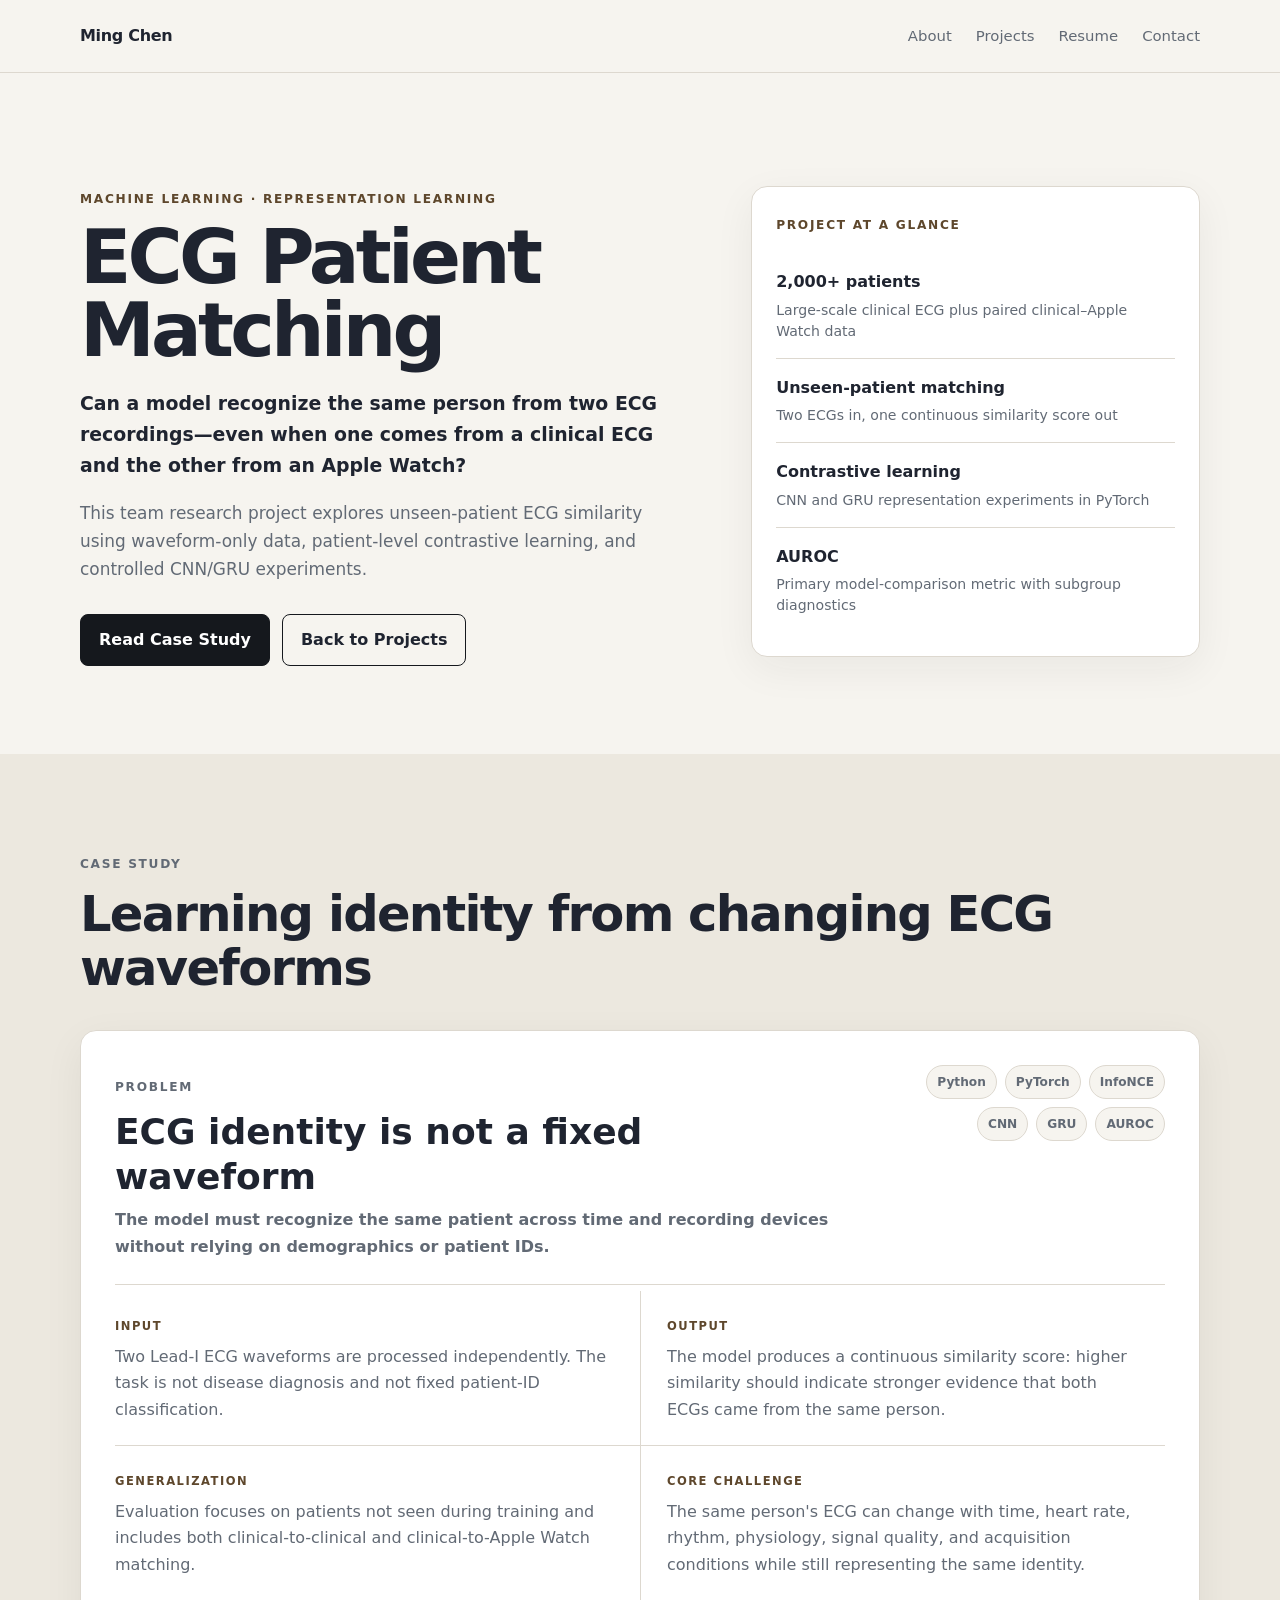
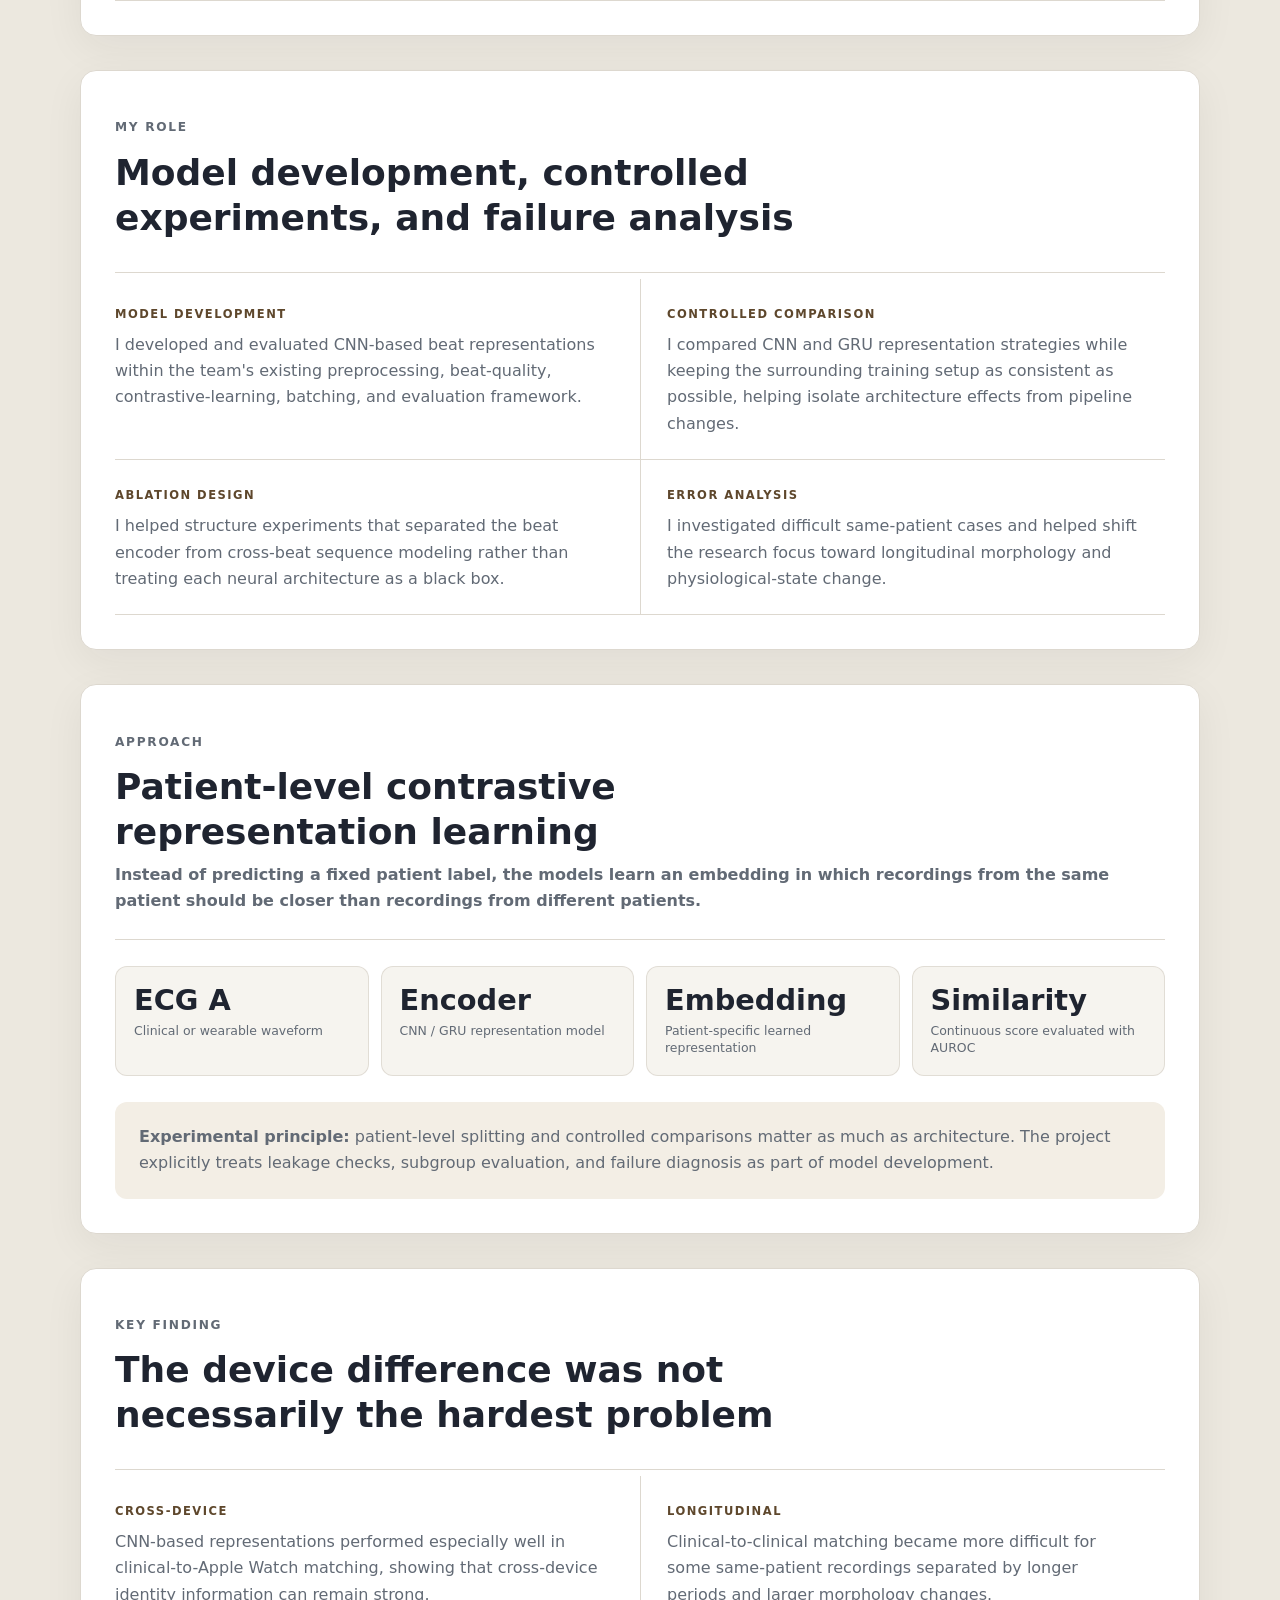
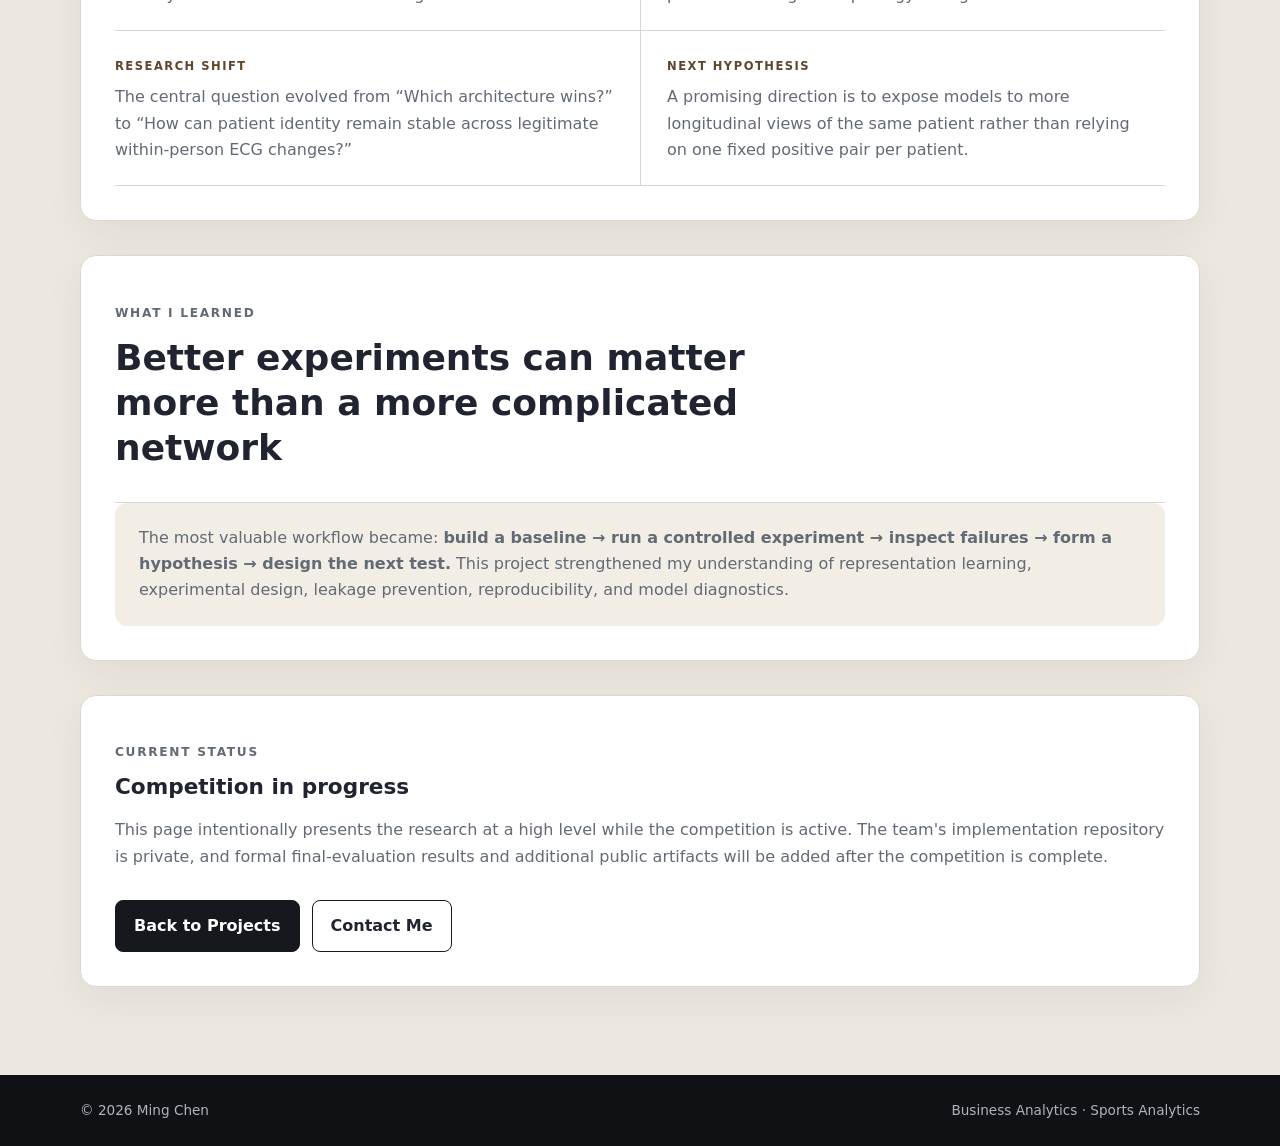
==== ecg-patient-matching.html @ 53720322 "Add ECG patient matching case study" ====
<!DOCTYPE html>
<html lang="en">
<head>
  <meta charset="UTF-8">
  <meta name="viewport" content="width=device-width, initial-scale=1.0">
  <meta name="description" content="ECG patient matching case study by Ming Chen — contrastive representation learning across clinical and Apple Watch ECGs.">
  <title>ECG Patient Matching | Ming Chen</title>
  <link rel="icon" type="image/svg+xml" href="favicon.svg">
  <link rel="stylesheet" href="styles.css">
</head>
<body>
  <header class="site-header">
    <div class="container nav-wrap">
      <a class="brand" href="index.html#home">Ming Chen</a>
      <nav aria-label="Main navigation">
        <a href="index.html#about">About</a>
        <a href="index.html#projects">Projects</a>
        <a href="index.html#resume">Resume</a>
        <a href="index.html#contact">Contact</a>
      </nav>
    </div>
  </header>

  <main>
    <section class="hero">
      <div class="container hero-grid">
        <div>
          <p class="eyebrow">MACHINE LEARNING · REPRESENTATION LEARNING</p>
          <h1 style="font-size: clamp(2.7rem, 6vw, 4.7rem);">ECG Patient Matching</h1>
          <p class="hero-title">Can a model recognize the same person from two ECG recordings—even when one comes from a clinical ECG and the other from an Apple Watch?</p>
          <p class="hero-copy">
            This team research project explores unseen-patient ECG similarity using waveform-only data, patient-level contrastive learning, and controlled CNN/GRU experiments.
          </p>
          <div class="button-row">
            <a class="button primary" href="#case-study">Read Case Study</a>
            <a class="button secondary" href="index.html#projects">Back to Projects</a>
          </div>
        </div>

        <div class="intro-card" aria-label="Project overview">
          <span class="card-label">PROJECT AT A GLANCE</span>
          <div class="quick-facts">
            <div>
              <strong>2,000+ patients</strong>
              <span>Large-scale clinical ECG plus paired clinical–Apple Watch data</span>
            </div>
            <div>
              <strong>Unseen-patient matching</strong>
              <span>Two ECGs in, one continuous similarity score out</span>
            </div>
            <div>
              <strong>Contrastive learning</strong>
              <span>CNN and GRU representation experiments in PyTorch</span>
            </div>
            <div>
              <strong>AUROC</strong>
              <span>Primary model-comparison metric with subgroup diagnostics</span>
            </div>
          </div>
        </div>
      </div>
    </section>

    <section id="case-study" class="section alt-section">
      <div class="container">
        <p class="section-kicker">CASE STUDY</p>
        <h2>Learning identity from changing ECG waveforms</h2>

        <article class="featured-project">
          <div class="featured-project-header">
            <div>
              <p class="project-type">PROBLEM</p>
              <h3>ECG identity is not a fixed waveform</h3>
              <p class="project-lead">The model must recognize the same patient across time and recording devices without relying on demographics or patient IDs.</p>
            </div>
            <div class="tool-tags" aria-label="Project tools">
              <span>Python</span>
              <span>PyTorch</span>
              <span>InfoNCE</span>
              <span>CNN</span>
              <span>GRU</span>
              <span>AUROC</span>
            </div>
          </div>

          <div class="project-story-grid">
            <div class="story-block">
              <span class="story-label">INPUT</span>
              <p>Two Lead-I ECG waveforms are processed independently. The task is not disease diagnosis and not fixed patient-ID classification.</p>
            </div>
            <div class="story-block">
              <span class="story-label">OUTPUT</span>
              <p>The model produces a continuous similarity score: higher similarity should indicate stronger evidence that both ECGs came from the same person.</p>
            </div>
            <div class="story-block">
              <span class="story-label">GENERALIZATION</span>
              <p>Evaluation focuses on patients not seen during training and includes both clinical-to-clinical and clinical-to-Apple Watch matching.</p>
            </div>
            <div class="story-block">
              <span class="story-label">CORE CHALLENGE</span>
              <p>The same person's ECG can change with time, heart rate, rhythm, physiology, signal quality, and acquisition conditions while still representing the same identity.</p>
            </div>
          </div>
        </article>

        <article class="featured-project">
          <div class="featured-project-header">
            <div>
              <p class="project-type">MY ROLE</p>
              <h3>Model development, controlled experiments, and failure analysis</h3>
            </div>
          </div>

          <div class="project-story-grid">
            <div class="story-block">
              <span class="story-label">MODEL DEVELOPMENT</span>
              <p>I developed and evaluated CNN-based beat representations within the team's existing preprocessing, beat-quality, contrastive-learning, batching, and evaluation framework.</p>
            </div>
            <div class="story-block">
              <span class="story-label">CONTROLLED COMPARISON</span>
              <p>I compared CNN and GRU representation strategies while keeping the surrounding training setup as consistent as possible, helping isolate architecture effects from pipeline changes.</p>
            </div>
            <div class="story-block">
              <span class="story-label">ABLATION DESIGN</span>
              <p>I helped structure experiments that separated the beat encoder from cross-beat sequence modeling rather than treating each neural architecture as a black box.</p>
            </div>
            <div class="story-block">
              <span class="story-label">ERROR ANALYSIS</span>
              <p>I investigated difficult same-patient cases and helped shift the research focus toward longitudinal morphology and physiological-state change.</p>
            </div>
          </div>
        </article>

        <article class="featured-project">
          <div class="featured-project-header">
            <div>
              <p class="project-type">APPROACH</p>
              <h3>Patient-level contrastive representation learning</h3>
              <p class="project-lead">Instead of predicting a fixed patient label, the models learn an embedding in which recordings from the same patient should be closer than recordings from different patients.</p>
            </div>
          </div>

          <div class="featured-metrics">
            <div><strong>ECG A</strong><span>Clinical or wearable waveform</span></div>
            <div><strong>Encoder</strong><span>CNN / GRU representation model</span></div>
            <div><strong>Embedding</strong><span>Patient-specific learned representation</span></div>
            <div><strong>Similarity</strong><span>Continuous score evaluated with AUROC</span></div>
          </div>

          <div class="impact-box">
            <p><strong>Experimental principle:</strong> patient-level splitting and controlled comparisons matter as much as architecture. The project explicitly treats leakage checks, subgroup evaluation, and failure diagnosis as part of model development.</p>
          </div>
        </article>

        <article class="featured-project">
          <div class="featured-project-header">
            <div>
              <p class="project-type">KEY FINDING</p>
              <h3>The device difference was not necessarily the hardest problem</h3>
            </div>
          </div>

          <div class="project-story-grid">
            <div class="story-block">
              <span class="story-label">CROSS-DEVICE</span>
              <p>CNN-based representations performed especially well in clinical-to-Apple Watch matching, showing that cross-device identity information can remain strong.</p>
            </div>
            <div class="story-block">
              <span class="story-label">LONGITUDINAL</span>
              <p>Clinical-to-clinical matching became more difficult for some same-patient recordings separated by longer periods and larger morphology changes.</p>
            </div>
            <div class="story-block">
              <span class="story-label">RESEARCH SHIFT</span>
              <p>The central question evolved from “Which architecture wins?” to “How can patient identity remain stable across legitimate within-person ECG changes?”</p>
            </div>
            <div class="story-block">
              <span class="story-label">NEXT HYPOTHESIS</span>
              <p>A promising direction is to expose models to more longitudinal views of the same patient rather than relying on one fixed positive pair per patient.</p>
            </div>
          </div>
        </article>

        <article class="featured-project">
          <div class="featured-project-header">
            <div>
              <p class="project-type">WHAT I LEARNED</p>
              <h3>Better experiments can matter more than a more complicated network</h3>
            </div>
          </div>
          <div class="impact-box">
            <p>
              The most valuable workflow became: <strong>build a baseline → run a controlled experiment → inspect failures → form a hypothesis → design the next test.</strong>
              This project strengthened my understanding of representation learning, experimental design, leakage prevention, reproducibility, and model diagnostics.
            </p>
          </div>
        </article>

        <div class="featured-project" style="margin-bottom: 0;">
          <p class="project-type">CURRENT STATUS</p>
          <h3>Competition in progress</h3>
          <p>
            This page intentionally presents the research at a high level while the competition is active. The team's implementation repository is private, and formal final-evaluation results and additional public artifacts will be added after the competition is complete.
          </p>
          <div class="button-row">
            <a class="button primary" href="index.html#projects">Back to Projects</a>
            <a class="button secondary" href="index.html#contact">Contact Me</a>
          </div>
        </div>
      </div>
    </section>
  </main>

  <footer>
    <div class="container footer-wrap">
      <span>© 2026 Ming Chen</span>
      <span>Business Analytics · Sports Analytics</span>
    </div>
  </footer>
  <script src="script.js"></script>
</body>
</html>
---- styles.css ----
:root {
  --bg: #f6f4ef;
  --surface: #ffffff;
  --text: #1f2430;
  --muted: #626a75;
  --accent: #8b6f47;
  --accent-dark: #5e472c;
  --line: #ddd8cf;
  --dark: #15181d;
}

* { box-sizing: border-box; }
html { scroll-behavior: smooth; }
body {
  margin: 0;
  font-family: Inter, ui-sans-serif, system-ui, -apple-system, BlinkMacSystemFont, "Segoe UI", sans-serif;
  color: var(--text);
  background: var(--bg);
  line-height: 1.65;
}
a { color: inherit; }
a:focus-visible,
.button:focus-visible {
  outline: 3px solid var(--accent);
  outline-offset: 3px;
  border-radius: 4px;
}
section[id] { scroll-margin-top: 96px; }
.container { width: min(1120px, calc(100% - 40px)); margin: 0 auto; }
.narrow { width: min(760px, 100%); }

.site-header {
  position: sticky;
  top: 0;
  z-index: 20;
  background: rgba(246, 244, 239, 0.95);
  backdrop-filter: blur(12px);
  border-bottom: 1px solid var(--line);
}
.nav-wrap {
  min-height: 72px;
  display: flex;
  align-items: center;
  justify-content: space-between;
  gap: 24px;
}
.brand { font-weight: 800; text-decoration: none; letter-spacing: -0.02em; }
nav { display: flex; gap: 24px; flex-wrap: wrap; }
nav a {
  position: relative;
  text-decoration: none;
  color: var(--muted);
  font-size: .93rem;
  transition: color .18s ease;
}
nav a::after {
  content: "";
  position: absolute;
  left: 0;
  right: 100%;
  bottom: -7px;
  height: 2px;
  background: var(--accent-dark);
  transition: right .22s ease;
}
nav a:hover,
nav a.active { color: var(--text); }
nav a.active::after { right: 0; }

.hero { padding: 104px 0 88px; }
.hero-grid {
  display: grid;
  grid-template-columns: 1.15fr .85fr;
  gap: 64px;
  align-items: center;
}
.eyebrow, .section-kicker, .project-type, .card-label {
  font-size: .76rem;
  font-weight: 800;
  letter-spacing: .14em;
  text-transform: uppercase;
  color: var(--accent-dark);
}
h1 { font-size: clamp(3.2rem, 7vw, 5.45rem); line-height: .96; margin: 12px 0 22px; letter-spacing: -0.05em; }
h2 { font-size: clamp(2rem, 4vw, 3.1rem); line-height: 1.1; margin: 8px 0 24px; letter-spacing: -0.035em; }
h3 { font-size: 1.35rem; line-height: 1.25; margin: 8px 0 16px; }
.hero-title { font-size: 1.18rem; font-weight: 650; max-width: 680px; }
.hero-copy { font-size: 1.06rem; color: var(--muted); max-width: 690px; }
.button-row { display: flex; gap: 12px; flex-wrap: wrap; margin-top: 30px; }
.button {
  display: inline-block;
  padding: 12px 18px;
  border-radius: 8px;
  text-decoration: none;
  font-weight: 700;
  border: 1px solid var(--dark);
  transition: transform .18s ease, box-shadow .18s ease, background-color .18s ease, color .18s ease;
}
.button.primary { background: var(--dark); color: #fff; }
.button.secondary { background: transparent; }

.intro-card, .project-card, .featured-project, .resume-viewer-card, .trend-card {
  background: var(--surface);
  border: 1px solid var(--line);
  border-radius: 16px;
  box-shadow: 0 12px 40px rgba(33, 36, 41, .06);
}
.intro-card { padding: 24px; }
.quick-facts {
  margin-top: 16px;
  display: grid;
  gap: 0;
}
.quick-facts > div {
  padding: 16px 0;
  border-top: 1px solid var(--line);
}
.quick-facts > div:first-child { border-top: 0; }
.quick-facts strong {
  display: block;
  margin-bottom: 4px;
  font-size: 1rem;
  color: var(--text);
}
.quick-facts span {
  display: block;
  font-size: .88rem;
  line-height: 1.5;
  color: var(--muted);
}
.section { padding: 88px 0; }
.alt-section { background: #ece8df; }
.section p { color: var(--muted); }

.featured-project {
  margin-top: 34px;
  padding: 34px;
}
.featured-project-header {
  display: flex;
  align-items: flex-start;
  justify-content: space-between;
  gap: 28px;
  padding-bottom: 24px;
  border-bottom: 1px solid var(--line);
}
.featured-project-header h3 {
  font-size: clamp(1.65rem, 3vw, 2.25rem);
  margin-bottom: 8px;
  max-width: 720px;
}
.project-lead { margin: 0; font-weight: 650; }
.tool-tags {
  display: flex;
  gap: 8px;
  flex-wrap: wrap;
  justify-content: flex-end;
  max-width: 360px;
}
.tool-tags span {
  padding: 6px 10px;
  border-radius: 999px;
  background: var(--bg);
  border: 1px solid var(--line);
  font-size: .76rem;
  font-weight: 700;
  color: var(--muted);
}
.project-story-grid {
  display: grid;
  grid-template-columns: repeat(2, 1fr);
  gap: 0;
  margin-top: 6px;
}
.story-block {
  padding: 26px 26px 22px 0;
  border-bottom: 1px solid var(--line);
}
.story-block:nth-child(even) {
  padding-left: 26px;
  border-left: 1px solid var(--line);
}
.story-label {
  display: block;
  margin-bottom: 8px;
  font-size: .72rem;
  font-weight: 800;
  letter-spacing: .13em;
  color: var(--accent-dark);
}
.story-block p { margin: 0; }
.featured-metrics {
  display: grid;
  grid-template-columns: repeat(4, 1fr);
  gap: 12px;
  margin: 26px 0;
}
.featured-metrics div {
  padding: 18px;
  border-radius: 12px;
  background: var(--bg);
  border: 1px solid rgba(221, 216, 207, .8);
}
.featured-metrics strong {
  display: block;
  font-size: 1.8rem;
  line-height: 1.1;
  color: var(--text);
}
.featured-metrics span {
  display: block;
  margin-top: 7px;
  font-size: .78rem;
  line-height: 1.35;
  color: var(--muted);
}
.impact-box {
  padding: 22px 24px;
  border-radius: 12px;
  background: #f3eee5;
}
.impact-box p { margin: 0; }

.project-grid {
  display: grid;
  grid-template-columns: repeat(3, 1fr);
  gap: 22px;
  margin-top: 34px;
}
.secondary-projects { grid-template-columns: repeat(2, 1fr); }
.project-card { padding: 28px; }
.project-card p { margin-bottom: 18px; }
.case-card { display: flex; flex-direction: column; }
.mini-story {
  margin: 22px 0 4px;
  border-top: 1px solid var(--line);
}
.mini-story > div {
  padding: 18px 0;
  border-bottom: 1px solid var(--line);
}
.mini-story p { margin: 0; }
.metric-row {
  display: grid;
  grid-template-columns: 1fr 1fr;
  gap: 10px;
  margin: 24px 0;
}
.metric-row div {
  padding: 14px;
  border-radius: 10px;
  background: var(--bg);
}
.metric-row strong { display: block; font-size: 1.5rem; color: var(--text); }
.metric-row span { font-size: .78rem; color: var(--muted); }
.outcome { border-top: 1px solid var(--line); padding-top: 18px; }
.text-link {
  display: inline-block;
  margin-top: 2px;
  font-weight: 750;
  color: var(--text);
  text-decoration: none;
}
.text-link span {
  display: inline-block;
  margin-left: 2px;
  transition: transform .18s ease;
}
.text-link:hover { text-decoration: underline; }

.resume-section { background: var(--bg); }
.resume-heading-row {
  display: grid;
  grid-template-columns: minmax(0, 1fr) auto;
  gap: 40px;
  align-items: end;
}
.resume-intro { max-width: 760px; margin-bottom: 0; }
.resume-actions {
  display: flex;
  gap: 10px;
  flex-wrap: wrap;
  justify-content: flex-end;
  padding-bottom: 4px;
}
.resume-highlights {
  display: grid;
  grid-template-columns: repeat(3, 1fr);
  gap: 14px;
  margin: 34px 0 24px;
}
.resume-highlights > div {
  padding: 20px;
  border: 1px solid var(--line);
  border-radius: 12px;
  background: var(--surface);
}
.resume-highlights strong {
  display: block;
  font-size: 1.02rem;
  margin-bottom: 5px;
}
.resume-highlights p {
  margin: 0;
  font-size: .86rem;
  line-height: 1.5;
}
.resume-viewer-card { overflow: hidden; }
.resume-viewer-top {
  display: flex;
  justify-content: space-between;
  gap: 20px;
  align-items: center;
  padding: 14px 18px;
  border-bottom: 1px solid var(--line);
  font-size: .82rem;
  font-weight: 700;
}
.resume-viewer-top a {
  text-decoration: none;
  color: var(--accent-dark);
}
.resume-viewer-top a:hover { text-decoration: underline; }
.resume-pdf {
  width: 100%;
  height: 930px;
  display: block;
  border: 0;
  background: #ececec;
}
.resume-pdf p { padding: 24px; }

.contact-section { background: var(--dark); color: white; }
.contact-section p { color: #c9ced6; }
.contact-section .section-kicker { color: #d6bd91; }
.contact-links { display: flex; gap: 22px; flex-wrap: wrap; margin-top: 26px; }
.contact-links a { color: white; font-weight: 700; }

.reveal-target {
  opacity: 0;
  transform: translateY(16px);
  transition: opacity .48s ease var(--reveal-delay, 0ms), transform .48s ease var(--reveal-delay, 0ms);
}
.reveal-target.is-visible {
  opacity: 1;
  transform: translateY(0);
}

@media (hover: hover) and (pointer: fine) {
  .button:hover {
    transform: translateY(-2px);
    box-shadow: 0 8px 18px rgba(33, 36, 41, .12);
  }
  .button.secondary:hover { background: var(--surface); }
  .project-card,
  .trend-card,
  .resume-highlights > div {
    transition: transform .2s ease, box-shadow .2s ease, border-color .2s ease;
  }
  .project-card:hover,
  .trend-card:hover,
  .resume-highlights > div:hover {
    transform: translateY(-4px);
    border-color: #cfc7bb;
    box-shadow: 0 18px 44px rgba(33, 36, 41, .10);
  }
  .text-link:hover span { transform: translateX(4px); }
}

footer { background: #0f1115; color: #aeb4bd; padding: 24px 0; font-size: .85rem; }
.footer-wrap { display: flex; justify-content: space-between; gap: 16px; }

@media (max-width: 850px) {
  .nav-wrap { align-items: flex-start; flex-direction: column; padding: 18px 0; }
  nav { gap: 14px 18px; }
  .hero { padding-top: 70px; }
  .hero-grid { grid-template-columns: 1fr; gap: 38px; }
  .featured-project-header { flex-direction: column; }
  .tool-tags { justify-content: flex-start; max-width: none; }
  .featured-metrics { grid-template-columns: repeat(2, 1fr); }
  .project-grid, .secondary-projects { grid-template-columns: 1fr; }
  .resume-heading-row { grid-template-columns: 1fr; gap: 22px; }
  .resume-actions { justify-content: flex-start; }
  .resume-highlights { grid-template-columns: 1fr; }
  .resume-pdf { height: 780px; }
}

@media (max-width: 560px) {
  .container { width: min(100% - 28px, 1120px); }
  .nav-wrap { gap: 12px; }
  nav {
    width: 100%;
    flex-wrap: nowrap;
    overflow-x: auto;
    padding-bottom: 8px;
    -webkit-overflow-scrolling: touch;
  }
  nav a { white-space: nowrap; }
  .site-header { position: static; }
  .hero { padding: 58px 0 62px; }
  h1 { font-size: 3.3rem; }
  .section { padding: 64px 0; }
  .video-placeholder { min-height: 210px; }
  .featured-project { padding: 22px; }
  .project-story-grid { grid-template-columns: 1fr; }
  .story-block,
  .story-block:nth-child(even) {
    padding: 20px 0;
    border-left: 0;
    border-bottom: 1px solid var(--line);
  }
  .featured-metrics { grid-template-columns: 1fr 1fr; }
  .resume-actions { flex-direction: column; align-items: stretch; }
  .resume-actions .button { text-align: center; }
  .resume-viewer-top { align-items: flex-start; flex-direction: column; gap: 4px; }
  .resume-pdf { height: 620px; }
  .footer-wrap { flex-direction: column; }
}

@media (prefers-reduced-motion: reduce) {
  html { scroll-behavior: auto; }
  *, *::before, *::after {
    scroll-behavior: auto !important;
    animation-duration: .01ms !important;
    animation-iteration-count: 1 !important;
    transition-duration: .01ms !important;
  }
  .reveal-target {
    opacity: 1;
    transform: none;
  }
}
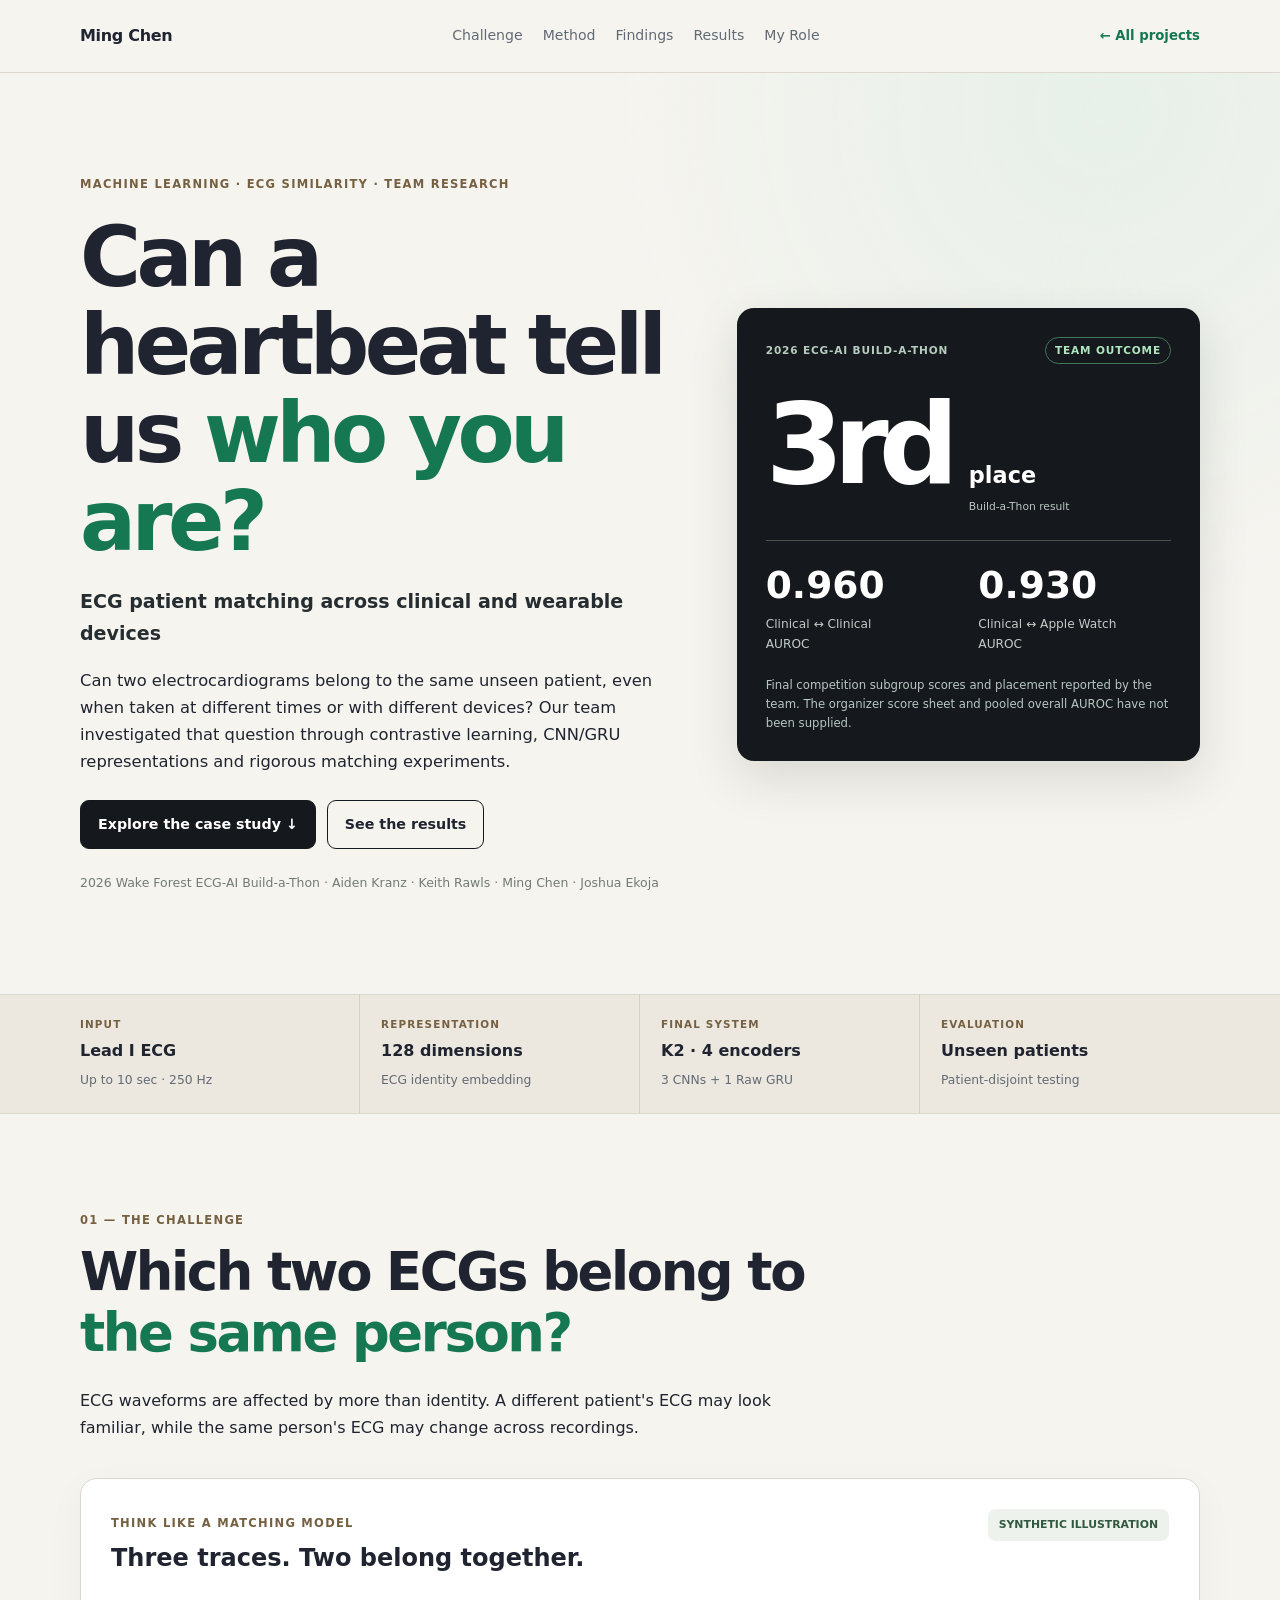
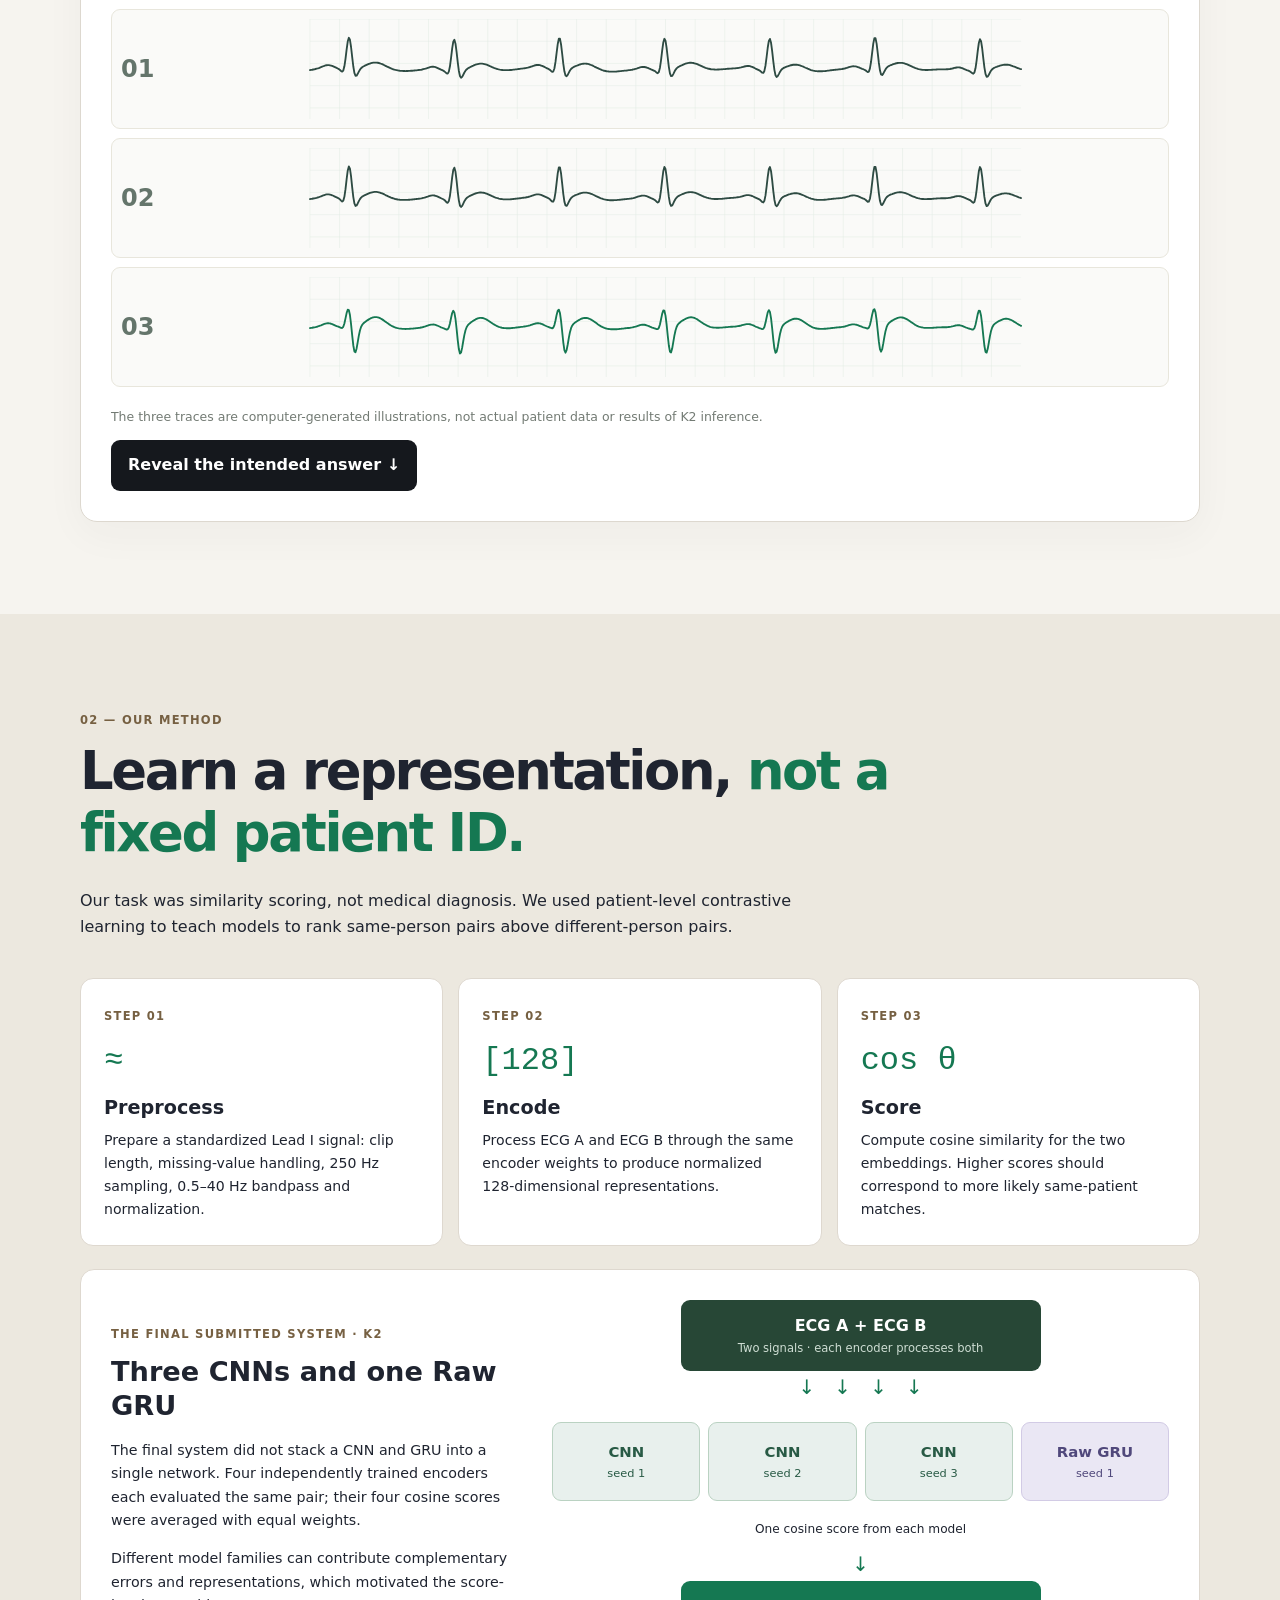
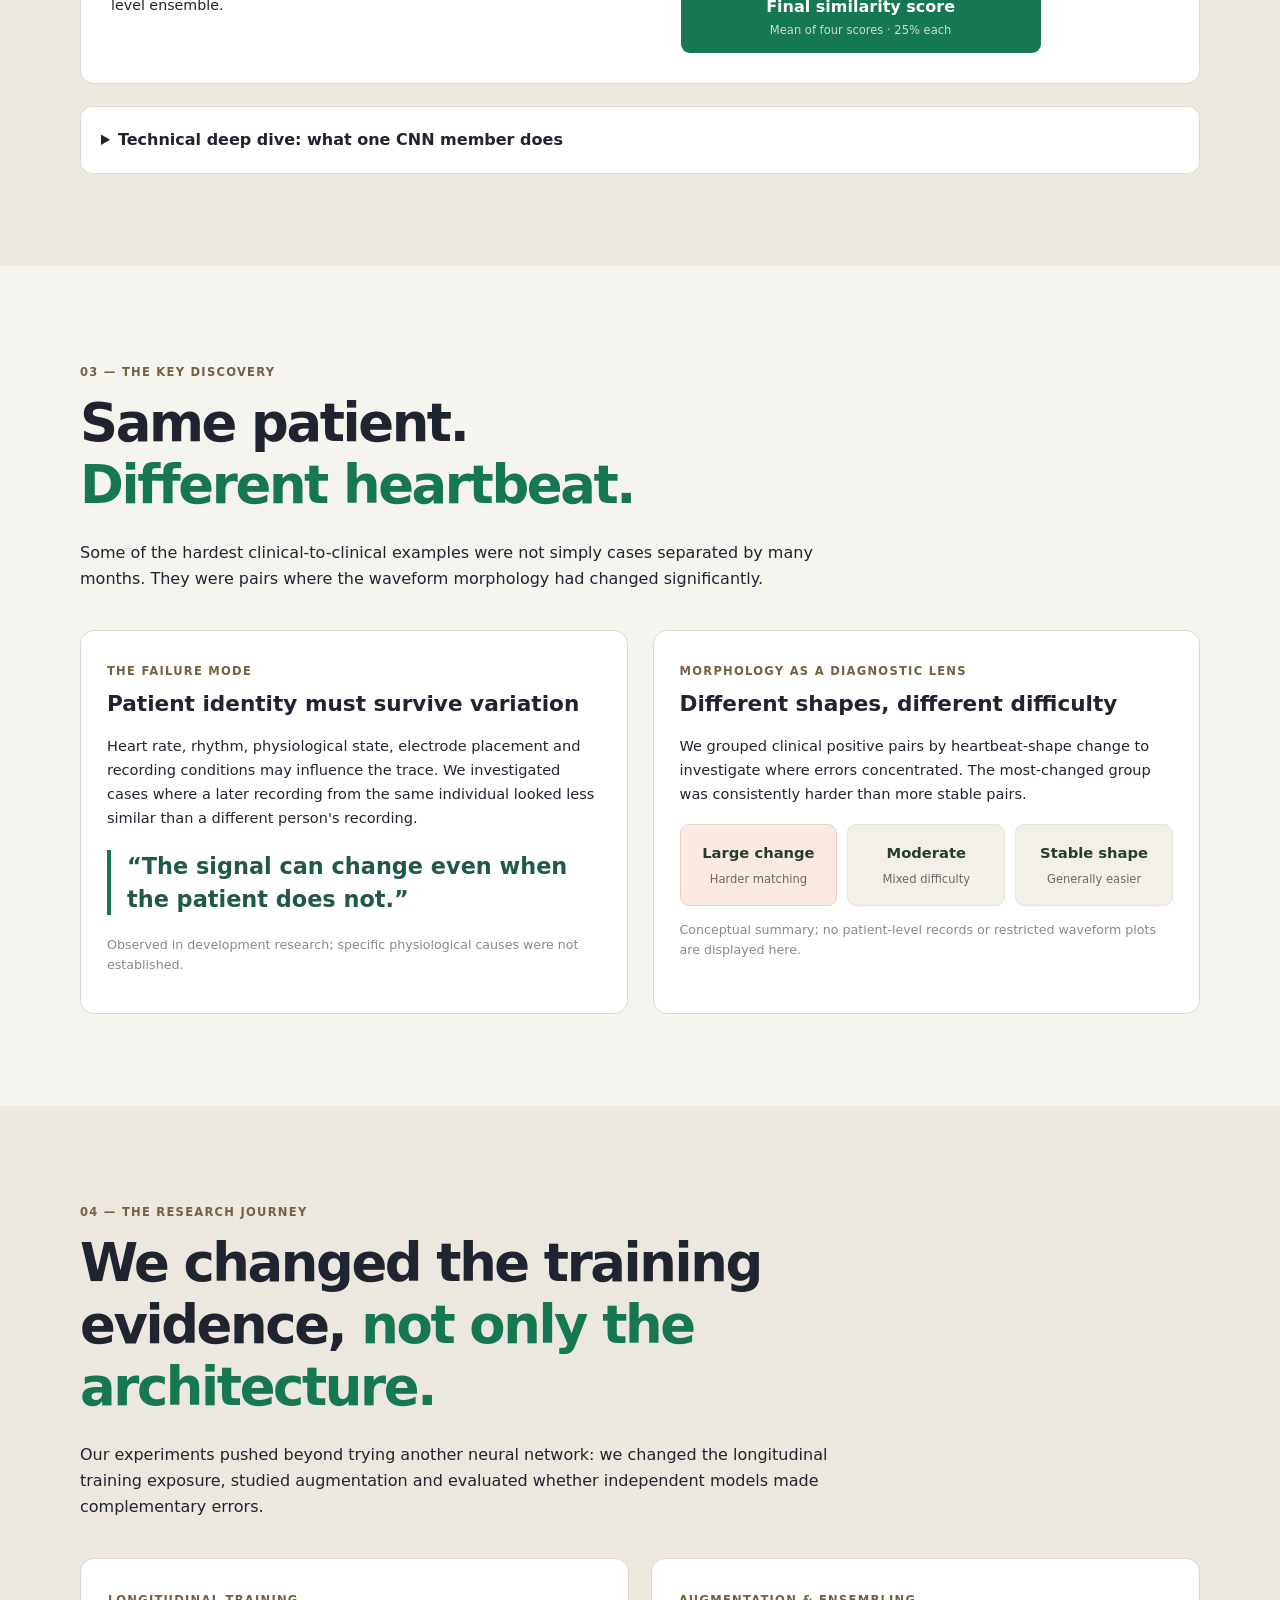
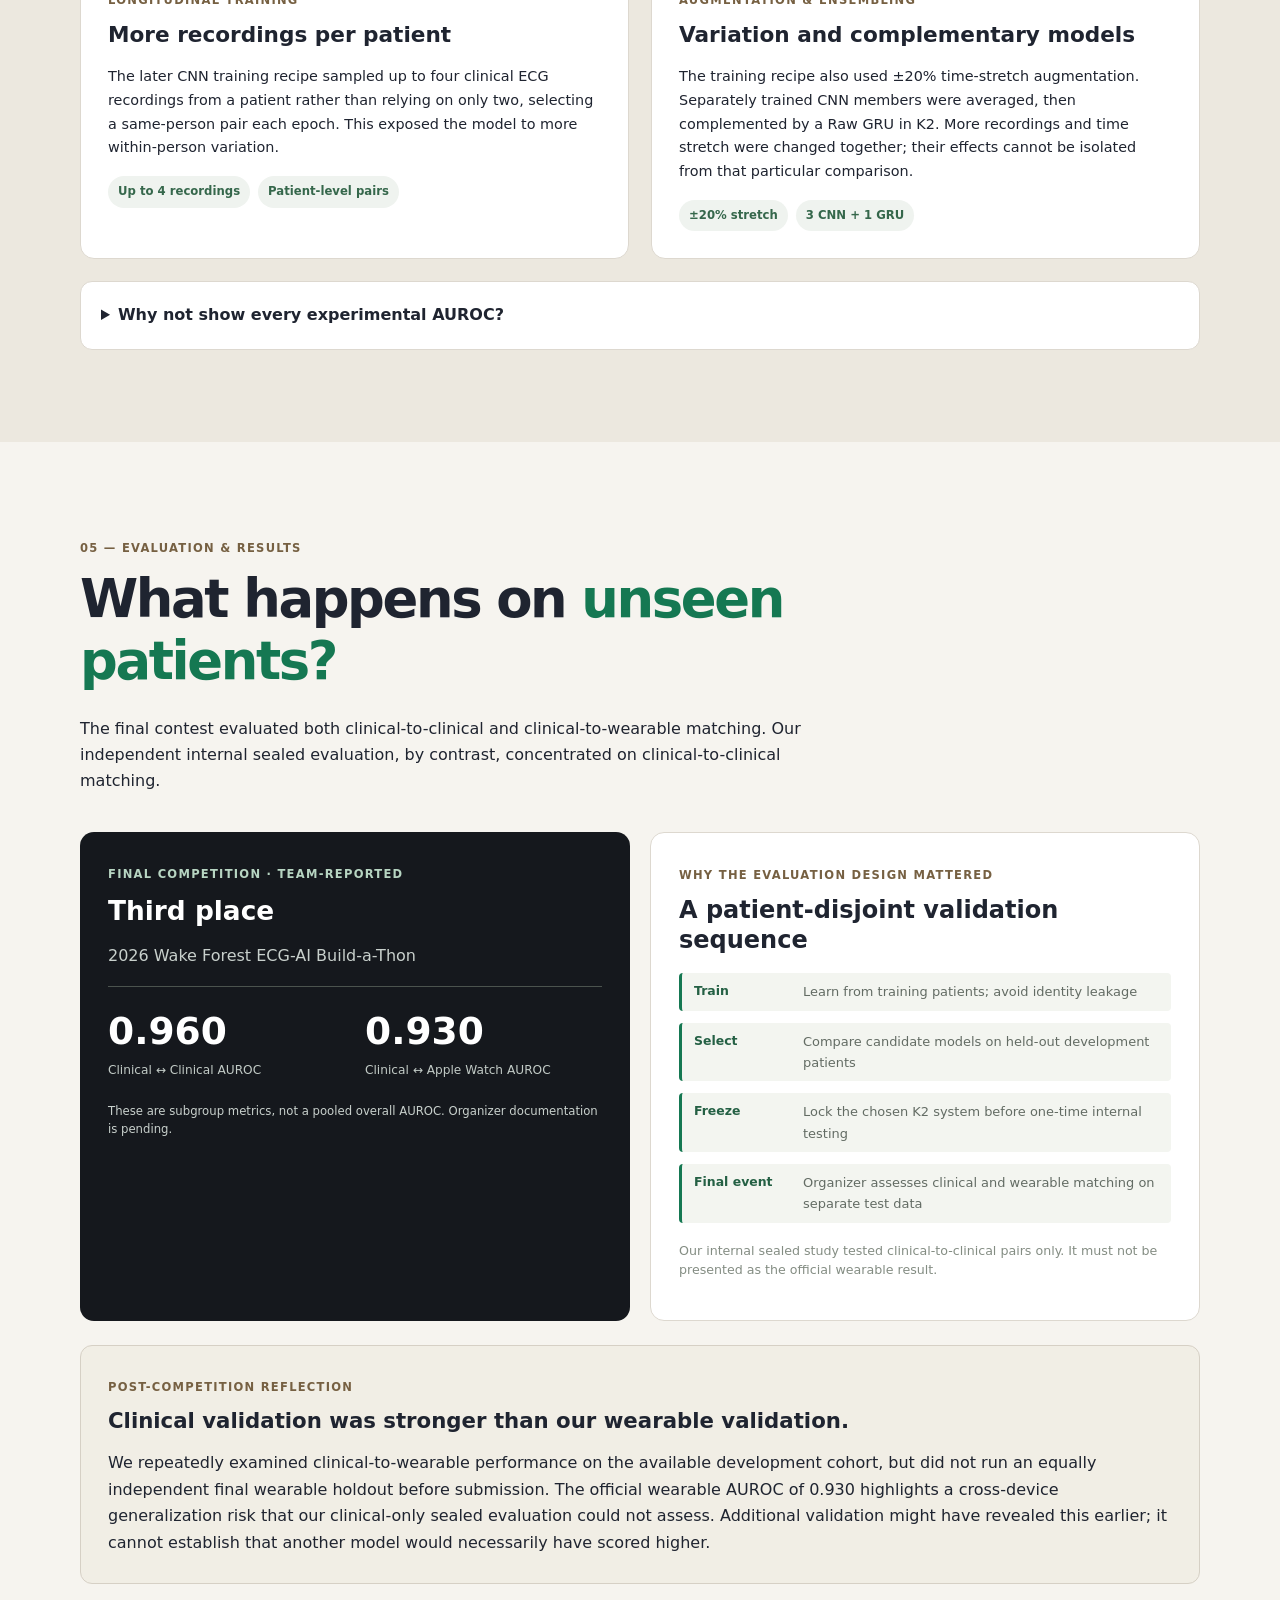
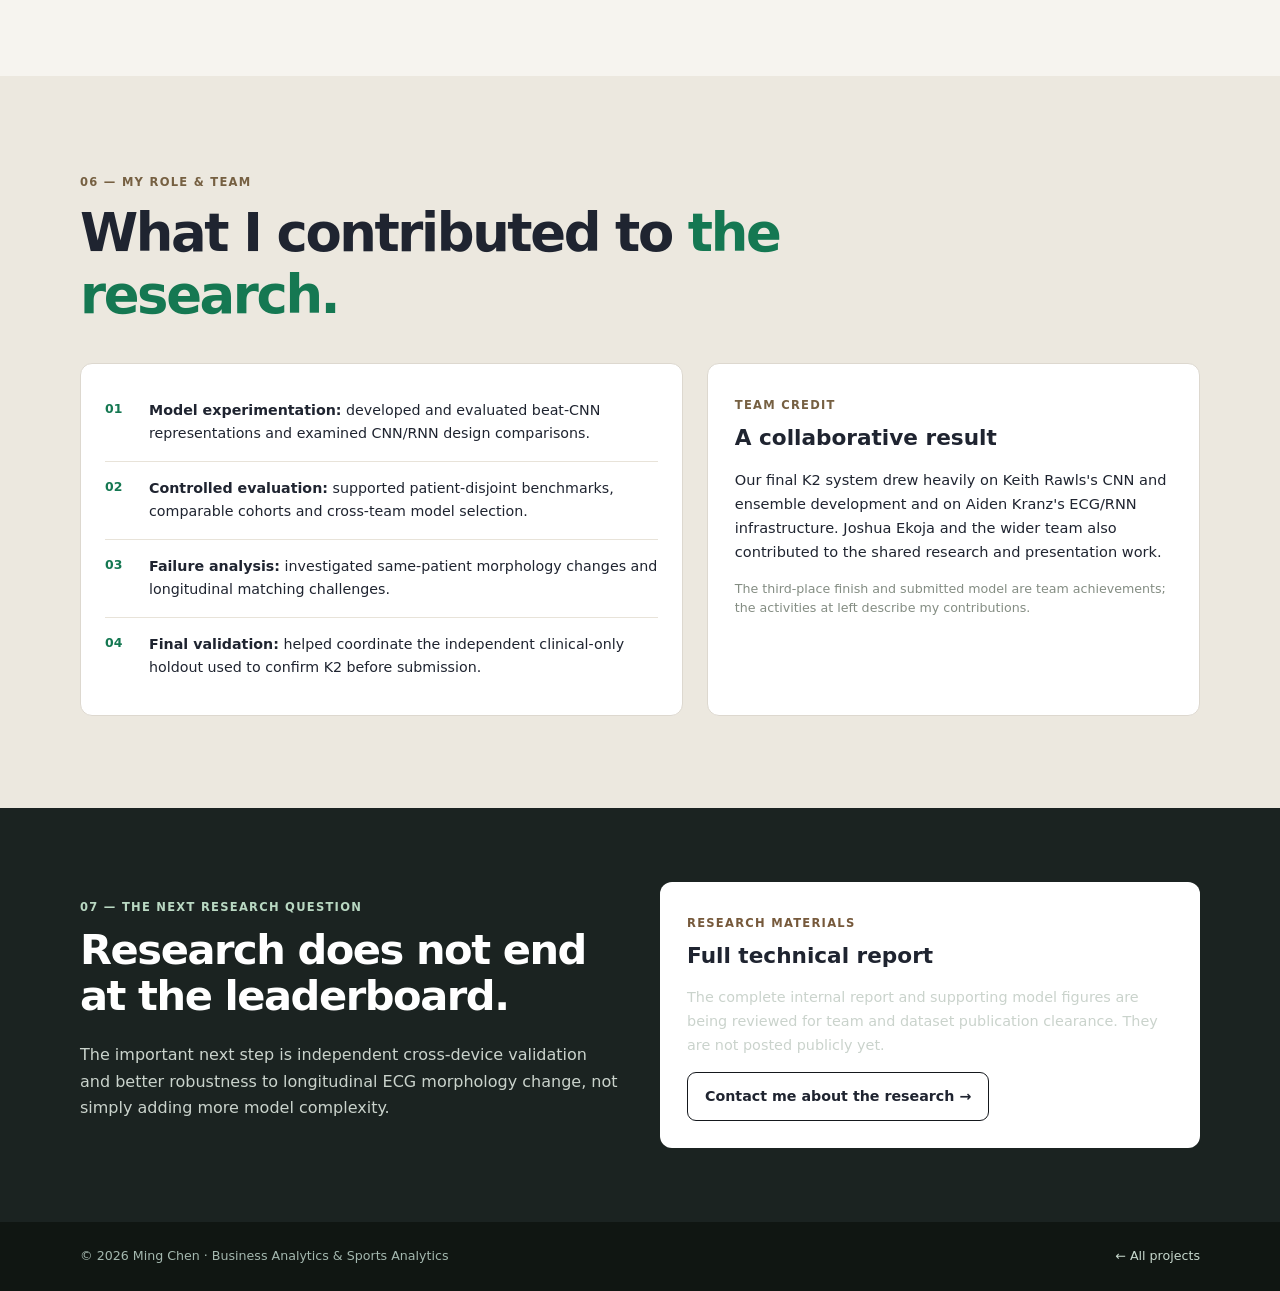
==== commit c583de0e: "Publish completed ECG Build-a-Thon case study with synthetic visuals" ====
--- a/ecg-patient-matching.html
+++ b/ecg-patient-matching.html
@@ -1,221 +1,132 @@
-<!DOCTYPE html>
+<!doctype html>
 <html lang="en">
 <head>
-  <meta charset="UTF-8">
-  <meta name="viewport" content="width=device-width, initial-scale=1.0">
-  <meta name="description" content="ECG patient matching case study by Ming Chen — contrastive representation learning across clinical and Apple Watch ECGs.">
+  <meta charset="utf-8">
+  <meta name="viewport" content="width=device-width,initial-scale=1">
+  <meta name="description" content="Ming Chen's ECG patient-matching research case study: 2026 ECG-AI Build-a-Thon third-place team, CNN/GRU ensemble and unseen-patient evaluation.">
+  <meta name="theme-color" content="#f6f4ef">
   <title>ECG Patient Matching | Ming Chen</title>
   <link rel="icon" type="image/svg+xml" href="favicon.svg">
   <link rel="stylesheet" href="styles.css">
+  <link rel="stylesheet" href="ecg-project.css">
 </head>
 <body>
-  <header class="site-header">
-    <div class="container nav-wrap">
-      <a class="brand" href="index.html#home">Ming Chen</a>
-      <nav aria-label="Main navigation">
-        <a href="index.html#about">About</a>
-        <a href="index.html#projects">Projects</a>
-        <a href="index.html#resume">Resume</a>
-        <a href="index.html#contact">Contact</a>
-      </nav>
-    </div>
-  </header>
+  <header class="site-header"><div class="container nav-wrap">
+    <a class="brand" href="index.html#home">Ming Chen</a>
+    <nav aria-label="ECG case study navigation">
+      <a href="#question">Challenge</a><a href="#method">Method</a><a href="#findings">Findings</a><a href="#results">Results</a><a href="#contributions">My Role</a>
+    </nav>
+    <a class="ecg-back" href="index.html#projects">← All projects</a>
+  </div></header>
+  <main>
+    <section class="ecg-hero" id="top"><div class="container ecg-hero-grid">
+      <div>
+        <p class="ecg-kicker">MACHINE LEARNING · ECG SIMILARITY · TEAM RESEARCH</p>
+        <h1>Can a heartbeat tell us <em>who you are?</em></h1>
+        <p class="ecg-subtitle">ECG patient matching across clinical and wearable devices</p>
+        <p class="ecg-lede">Can two electrocardiograms belong to the same unseen patient, even when taken at different times or with different devices? Our team investigated that question through contrastive learning, CNN/GRU representations and rigorous matching experiments.</p>
+        <div class="ecg-actions"><a class="ecg-button primary" href="#question">Explore the case study ↓</a><a class="ecg-button outline" href="#results">See the results</a></div>
+        <p class="ecg-meta">2026 Wake Forest ECG-AI Build-a-Thon · Aiden Kranz · Keith Rawls · Ming Chen · Joshua Ekoja</p>
+      </div>
+      <aside class="ecg-scorecard" aria-label="Team-reported competition result">
+        <div class="ecg-score-top"><span>2026 ECG-AI BUILD-A-THON</span><span class="ecg-team-pill">TEAM OUTCOME</span></div>
+        <div class="ecg-award"><strong>3rd</strong><span>place<br><small>Build-a-Thon result</small></span></div>
+        <div class="ecg-score-pair"><div><strong>0.960</strong><span>Clinical ↔ Clinical<br>AUROC</span></div><div><strong>0.930</strong><span>Clinical ↔ Apple Watch<br>AUROC</span></div></div>
+        <p class="ecg-score-footnote">Final competition subgroup scores and placement reported by the team. The organizer score sheet and pooled overall AUROC have not been supplied.</p>
+      </aside>
+    </div></section>
 
-  <main>
-    <section class="hero">
-      <div class="container hero-grid">
-        <div>
-          <p class="eyebrow">MACHINE LEARNING · REPRESENTATION LEARNING</p>
-          <h1 style="font-size: clamp(2.7rem, 6vw, 4.7rem);">ECG Patient Matching</h1>
-          <p class="hero-title">Can a model recognize the same person from two ECG recordings—even when one comes from a clinical ECG and the other from an Apple Watch?</p>
-          <p class="hero-copy">
-            This team research project explores unseen-patient ECG similarity using waveform-only data, patient-level contrastive learning, and controlled CNN/GRU experiments.
-          </p>
-          <div class="button-row">
-            <a class="button primary" href="#case-study">Read Case Study</a>
-            <a class="button secondary" href="index.html#projects">Back to Projects</a>
-          </div>
+    <div class="ecg-strip"><div class="container ecg-strip-grid">
+      <div><span class="ecg-index">INPUT</span><strong>Lead I ECG</strong><small>Up to 10 sec · 250 Hz</small></div>
+      <div><span class="ecg-index">REPRESENTATION</span><strong>128 dimensions</strong><small>ECG identity embedding</small></div>
+      <div><span class="ecg-index">FINAL SYSTEM</span><strong>K2 · 4 encoders</strong><small>3 CNNs + 1 Raw GRU</small></div>
+      <div><span class="ecg-index">EVALUATION</span><strong>Unseen patients</strong><small>Patient-disjoint testing</small></div>
+    </div></div>
+
+    <section id="question" class="ecg-section"><div class="container">
+      <div class="ecg-section-heading"><span class="ecg-section-num">01 — THE CHALLENGE</span><h2>Which two ECGs belong to <em>the same person?</em></h2><p>ECG waveforms are affected by more than identity. A different patient's ECG may look familiar, while the same person's ECG may change across recordings.</p></div>
+      <div class="ecg-challenge">
+        <div class="ecg-challenge-head"><div><span class="ecg-small-kicker">THINK LIKE A MATCHING MODEL</span><h3>Three traces. Two belong together.</h3></div><span class="ecg-synthetic">SYNTHETIC ILLUSTRATION</span></div>
+        <div class="ecg-wave-stack">
+          <div class="ecg-wave-row"><span>01</span><img src="assets/ecg/synthetic-ecg-a.svg" alt="Artificial ECG-like waveform 01" width="960" height="135"></div>
+          <div class="ecg-wave-row"><span>02</span><img src="assets/ecg/synthetic-ecg-b.svg" alt="Artificial ECG-like waveform 02" width="960" height="135"></div>
+          <div class="ecg-wave-row"><span>03</span><img src="assets/ecg/synthetic-ecg-c.svg" alt="Artificial ECG-like waveform 03" width="960" height="135"></div>
         </div>
+        <p class="ecg-challenge-note">The three traces are computer-generated illustrations, not actual patient data or results of K2 inference.</p>
+        <details class="ecg-reveal"><summary>Reveal the intended answer ↓</summary><div><strong>02 and 03 illustrate the same person.</strong> In this fictional example, the beat morphology changed substantially; trace 01 is a look-alike from another person. In real ECG matching, such <em>hard positives</em> are challenging precisely because identity must be learned despite changing waveforms.</div></details>
+      </div>
+    </div></section>
 
-        <div class="intro-card" aria-label="Project overview">
-          <span class="card-label">PROJECT AT A GLANCE</span>
-          <div class="quick-facts">
-            <div>
-              <strong>2,000+ patients</strong>
-              <span>Large-scale clinical ECG plus paired clinical–Apple Watch data</span>
-            </div>
-            <div>
-              <strong>Unseen-patient matching</strong>
-              <span>Two ECGs in, one continuous similarity score out</span>
-            </div>
-            <div>
-              <strong>Contrastive learning</strong>
-              <span>CNN and GRU representation experiments in PyTorch</span>
-            </div>
-            <div>
-              <strong>AUROC</strong>
-              <span>Primary model-comparison metric with subgroup diagnostics</span>
-            </div>
-          </div>
+    <section id="method" class="ecg-section soft"><div class="container">
+      <div class="ecg-section-heading"><span class="ecg-section-num">02 — OUR METHOD</span><h2>Learn a representation, <em>not a fixed patient ID.</em></h2><p>Our task was similarity scoring, not medical diagnosis. We used patient-level contrastive learning to teach models to rank same-person pairs above different-person pairs.</p></div>
+      <div class="ecg-steps">
+        <div class="ecg-step"><span class="ecg-small-kicker">STEP 01</span><span class="symbol">≈</span><h3>Preprocess</h3><p>Prepare a standardized Lead I signal: clip length, missing-value handling, 250 Hz sampling, 0.5–40 Hz bandpass and normalization.</p></div>
+        <div class="ecg-step"><span class="ecg-small-kicker">STEP 02</span><span class="symbol">[128]</span><h3>Encode</h3><p>Process ECG A and ECG B through the same encoder weights to produce normalized 128-dimensional representations.</p></div>
+        <div class="ecg-step"><span class="ecg-small-kicker">STEP 03</span><span class="symbol">cos θ</span><h3>Score</h3><p>Compute cosine similarity for the two embeddings. Higher scores should correspond to more likely same-patient matches.</p></div>
+      </div>
+      <div class="ecg-method">
+        <div><span class="ecg-small-kicker">THE FINAL SUBMITTED SYSTEM · K2</span><h3>Three CNNs and one Raw GRU</h3><p>The final system did not stack a CNN and GRU into a single network. Four independently trained encoders each evaluated the same pair; their four cosine scores were averaged with equal weights.</p><p>Different model families can contribute complementary errors and representations, which motivated the score-level ensemble.</p></div>
+        <div class="ecg-diagram" role="img" aria-label="Both ECGs are scored separately by three CNNs and one Raw GRU. The four cosine scores are averaged with equal weight.">
+          <div class="ecg-input">ECG A + ECG B <small>Two signals · each encoder processes both</small></div>
+          <div class="ecg-arrows" aria-hidden="true">↓ &nbsp; ↓ &nbsp; ↓ &nbsp; ↓</div>
+          <div class="ecg-branches"><div>CNN <small>seed 1</small></div><div>CNN <small>seed 2</small></div><div>CNN <small>seed 3</small></div><div class="gru">Raw GRU <small>seed 1</small></div></div>
+          <p class="ecg-diagram-note">One cosine score from each model</p>
+          <div class="ecg-arrows" aria-hidden="true">↓</div><div class="ecg-output">Final similarity score <small>Mean of four scores · 25% each</small></div>
         </div>
       </div>
-    </section>
+      <details class="ecg-details"><summary>Technical deep dive: what one CNN member does</summary><div>
+        <p>One K2 CNN member starts with a 1D convolutional stem, then passes through residual convolution stages (32 → 64 → 128 → 256 channels). Attention pooling summarizes the time dimension; a projection head creates a unit-length 128-dimensional embedding. The Raw GRU member instead reads short waveform patches as a sequence before attention pooling.</p>
+        <p class="ecg-footnote">These are model architecture descriptions rather than released model files, trained weights, or patient ECG records. The complete research figures will be added when publication permissions are confirmed.</p>
+      </div></details>
+    </div></section>
 
-    <section id="case-study" class="section alt-section">
-      <div class="container">
-        <p class="section-kicker">CASE STUDY</p>
-        <h2>Learning identity from changing ECG waveforms</h2>
+    <section id="findings" class="ecg-section"><div class="container">
+      <div class="ecg-section-heading"><span class="ecg-section-num">03 — THE KEY DISCOVERY</span><h2>Same patient.<br><em>Different heartbeat.</em></h2><p>Some of the hardest clinical-to-clinical examples were not simply cases separated by many months. They were pairs where the waveform morphology had changed significantly.</p></div>
+      <div class="ecg-finding">
+        <article><span class="ecg-small-kicker">THE FAILURE MODE</span><h3>Patient identity must survive variation</h3><p>Heart rate, rhythm, physiological state, electrode placement and recording conditions may influence the trace. We investigated cases where a later recording from the same individual looked less similar than a different person's recording.</p><div class="ecg-quote">“The signal can change even when the patient does not.”</div><p class="ecg-footnote">Observed in development research; specific physiological causes were not established.</p></article>
+        <article><span class="ecg-small-kicker">MORPHOLOGY AS A DIAGNOSTIC LENS</span><h3>Different shapes, different difficulty</h3><p>We grouped clinical positive pairs by heartbeat-shape change to investigate where errors concentrated. The most-changed group was consistently harder than more stable pairs.</p>
+          <div class="ecg-spectrum" aria-label="Illustrative ordering from harder to easier, not a numerical chart"><div><strong>Large change</strong><span>Harder matching</span></div><div><strong>Moderate</strong><span>Mixed difficulty</span></div><div><strong>Stable shape</strong><span>Generally easier</span></div></div>
+          <p class="ecg-footnote" style="margin-top:14px">Conceptual summary; no patient-level records or restricted waveform plots are displayed here.</p>
+        </article>
+      </div>
+    </div></section>
 
-        <article class="featured-project">
-          <div class="featured-project-header">
-            <div>
-              <p class="project-type">PROBLEM</p>
-              <h3>ECG identity is not a fixed waveform</h3>
-              <p class="project-lead">The model must recognize the same patient across time and recording devices without relying on demographics or patient IDs.</p>
-            </div>
-            <div class="tool-tags" aria-label="Project tools">
-              <span>Python</span>
-              <span>PyTorch</span>
-              <span>InfoNCE</span>
-              <span>CNN</span>
-              <span>GRU</span>
-              <span>AUROC</span>
-            </div>
-          </div>
+    <section id="experiments" class="ecg-section soft"><div class="container">
+      <div class="ecg-section-heading"><span class="ecg-section-num">04 — THE RESEARCH JOURNEY</span><h2>We changed the training evidence, <em>not only the architecture.</em></h2><p>Our experiments pushed beyond trying another neural network: we changed the longitudinal training exposure, studied augmentation and evaluated whether independent models made complementary errors.</p></div>
+      <div class="ecg-research">
+        <article><span class="ecg-small-kicker">LONGITUDINAL TRAINING</span><h3>More recordings per patient</h3><p>The later CNN training recipe sampled up to four clinical ECG recordings from a patient rather than relying on only two, selecting a same-person pair each epoch. This exposed the model to more within-person variation.</p><div class="ecg-tags"><span>Up to 4 recordings</span><span>Patient-level pairs</span></div></article>
+        <article><span class="ecg-small-kicker">AUGMENTATION & ENSEMBLING</span><h3>Variation and complementary models</h3><p>The training recipe also used ±20% time-stretch augmentation. Separately trained CNN members were averaged, then complemented by a Raw GRU in K2. More recordings and time stretch were changed together; their effects cannot be isolated from that particular comparison.</p><div class="ecg-tags"><span>±20% stretch</span><span>3 CNN + 1 GRU</span></div></article>
+      </div>
+      <details class="ecg-details"><summary>Why not show every experimental AUROC?</summary><div><p>Different historical experiments used different patients, pair lists and evaluation protocols. Displaying all historical scores on one leaderboard would not be a fair comparison. The development, internal sealed and organizer test sets have distinct roles. Additional aggregate charts are awaiting data-use and team publication review.</p></div></details>
+    </div></section>
 
-          <div class="project-story-grid">
-            <div class="story-block">
-              <span class="story-label">INPUT</span>
-              <p>Two Lead-I ECG waveforms are processed independently. The task is not disease diagnosis and not fixed patient-ID classification.</p>
-            </div>
-            <div class="story-block">
-              <span class="story-label">OUTPUT</span>
-              <p>The model produces a continuous similarity score: higher similarity should indicate stronger evidence that both ECGs came from the same person.</p>
-            </div>
-            <div class="story-block">
-              <span class="story-label">GENERALIZATION</span>
-              <p>Evaluation focuses on patients not seen during training and includes both clinical-to-clinical and clinical-to-Apple Watch matching.</p>
-            </div>
-            <div class="story-block">
-              <span class="story-label">CORE CHALLENGE</span>
-              <p>The same person's ECG can change with time, heart rate, rhythm, physiology, signal quality, and acquisition conditions while still representing the same identity.</p>
-            </div>
-          </div>
-        </article>
+    <section id="results" class="ecg-section"><div class="container">
+      <div class="ecg-section-heading"><span class="ecg-section-num">05 — EVALUATION & RESULTS</span><h2>What happens on <em>unseen patients?</em></h2><p>The final contest evaluated both clinical-to-clinical and clinical-to-wearable matching. Our independent internal sealed evaluation, by contrast, concentrated on clinical-to-clinical matching.</p></div>
+      <div class="ecg-result-grid">
+        <article class="ecg-result-main"><span class="ecg-small-kicker" style="color:#b7d5c2">FINAL COMPETITION · TEAM-REPORTED</span><h3>Third place</h3><p>2026 Wake Forest ECG-AI Build-a-Thon</p><div class="ecg-score-pair"><div><strong>0.960</strong><span>Clinical ↔ Clinical AUROC</span></div><div><strong>0.930</strong><span>Clinical ↔ Apple Watch AUROC</span></div></div><p class="ecg-score-footnote">These are subgroup metrics, not a pooled overall AUROC. Organizer documentation is pending.</p></article>
+        <article class="ecg-result-secondary"><span class="ecg-small-kicker">WHY THE EVALUATION DESIGN MATTERED</span><h3>A patient-disjoint validation sequence</h3><div class="ecg-timeline"><div><b>Train</b><span>Learn from training patients; avoid identity leakage</span></div><div><b>Select</b><span>Compare candidate models on held-out development patients</span></div><div><b>Freeze</b><span>Lock the chosen K2 system before one-time internal testing</span></div><div><b>Final event</b><span>Organizer assesses clinical and wearable matching on separate test data</span></div></div><p class="ecg-footnote">Our internal sealed study tested clinical-to-clinical pairs only. It must not be presented as the official wearable result.</p></article>
+      </div>
+      <div class="ecg-reflection"><span class="ecg-small-kicker">POST-COMPETITION REFLECTION</span><h3>Clinical validation was stronger than our wearable validation.</h3><p>We repeatedly examined clinical-to-wearable performance on the available development cohort, but did not run an equally independent final wearable holdout before submission. The official wearable AUROC of 0.930 highlights a cross-device generalization risk that our clinical-only sealed evaluation could not assess. Additional validation might have revealed this earlier; it cannot establish that another model would necessarily have scored higher.</p></div>
+    </div></section>
 
-        <article class="featured-project">
-          <div class="featured-project-header">
-            <div>
-              <p class="project-type">MY ROLE</p>
-              <h3>Model development, controlled experiments, and failure analysis</h3>
-            </div>
-          </div>
+    <section id="contributions" class="ecg-section soft"><div class="container">
+      <div class="ecg-section-heading"><span class="ecg-section-num">06 — MY ROLE & TEAM</span><h2>What I contributed to <em>the research.</em></h2></div>
+      <div class="ecg-contributions">
+        <div class="ecg-contribution-list">
+          <div><b>01</b><p><strong>Model experimentation:</strong> developed and evaluated beat-CNN representations and examined CNN/RNN design comparisons.</p></div>
+          <div><b>02</b><p><strong>Controlled evaluation:</strong> supported patient-disjoint benchmarks, comparable cohorts and cross-team model selection.</p></div>
+          <div><b>03</b><p><strong>Failure analysis:</strong> investigated same-patient morphology changes and longitudinal matching challenges.</p></div>
+          <div><b>04</b><p><strong>Final validation:</strong> helped coordinate the independent clinical-only holdout used to confirm K2 before submission.</p></div>
+        </div>
+        <aside class="ecg-team"><span class="ecg-small-kicker">TEAM CREDIT</span><h3>A collaborative result</h3><p>Our final K2 system drew heavily on Keith Rawls's CNN and ensemble development and on Aiden Kranz's ECG/RNN infrastructure. Joshua Ekoja and the wider team also contributed to the shared research and presentation work.</p><p class="ecg-footnote">The third-place finish and submitted model are team achievements; the activities at left describe my contributions.</p></aside>
+      </div>
+    </div></section>
 
-          <div class="project-story-grid">
-            <div class="story-block">
-              <span class="story-label">MODEL DEVELOPMENT</span>
-              <p>I developed and evaluated CNN-based beat representations within the team's existing preprocessing, beat-quality, contrastive-learning, batching, and evaluation framework.</p>
-            </div>
-            <div class="story-block">
-              <span class="story-label">CONTROLLED COMPARISON</span>
-              <p>I compared CNN and GRU representation strategies while keeping the surrounding training setup as consistent as possible, helping isolate architecture effects from pipeline changes.</p>
-            </div>
-            <div class="story-block">
-              <span class="story-label">ABLATION DESIGN</span>
-              <p>I helped structure experiments that separated the beat encoder from cross-beat sequence modeling rather than treating each neural architecture as a black box.</p>
-            </div>
-            <div class="story-block">
-              <span class="story-label">ERROR ANALYSIS</span>
-              <p>I investigated difficult same-patient cases and helped shift the research focus toward longitudinal morphology and physiological-state change.</p>
-            </div>
-          </div>
-        </article>
-
-        <article class="featured-project">
-          <div class="featured-project-header">
-            <div>
-              <p class="project-type">APPROACH</p>
-              <h3>Patient-level contrastive representation learning</h3>
-              <p class="project-lead">Instead of predicting a fixed patient label, the models learn an embedding in which recordings from the same patient should be closer than recordings from different patients.</p>
-            </div>
-          </div>
-
-          <div class="featured-metrics">
-            <div><strong>ECG A</strong><span>Clinical or wearable waveform</span></div>
-            <div><strong>Encoder</strong><span>CNN / GRU representation model</span></div>
-            <div><strong>Embedding</strong><span>Patient-specific learned representation</span></div>
-            <div><strong>Similarity</strong><span>Continuous score evaluated with AUROC</span></div>
-          </div>
-
-          <div class="impact-box">
-            <p><strong>Experimental principle:</strong> patient-level splitting and controlled comparisons matter as much as architecture. The project explicitly treats leakage checks, subgroup evaluation, and failure diagnosis as part of model development.</p>
-          </div>
-        </article>
-
-        <article class="featured-project">
-          <div class="featured-project-header">
-            <div>
-              <p class="project-type">KEY FINDING</p>
-              <h3>The device difference was not necessarily the hardest problem</h3>
-            </div>
-          </div>
-
-          <div class="project-story-grid">
-            <div class="story-block">
-              <span class="story-label">CROSS-DEVICE</span>
-              <p>CNN-based representations performed especially well in clinical-to-Apple Watch matching, showing that cross-device identity information can remain strong.</p>
-            </div>
-            <div class="story-block">
-              <span class="story-label">LONGITUDINAL</span>
-              <p>Clinical-to-clinical matching became more difficult for some same-patient recordings separated by longer periods and larger morphology changes.</p>
-            </div>
-            <div class="story-block">
-              <span class="story-label">RESEARCH SHIFT</span>
-              <p>The central question evolved from “Which architecture wins?” to “How can patient identity remain stable across legitimate within-person ECG changes?”</p>
-            </div>
-            <div class="story-block">
-              <span class="story-label">NEXT HYPOTHESIS</span>
-              <p>A promising direction is to expose models to more longitudinal views of the same patient rather than relying on one fixed positive pair per patient.</p>
-            </div>
-          </div>
-        </article>
-
-        <article class="featured-project">
-          <div class="featured-project-header">
-            <div>
-              <p class="project-type">WHAT I LEARNED</p>
-              <h3>Better experiments can matter more than a more complicated network</h3>
-            </div>
-          </div>
-          <div class="impact-box">
-            <p>
-              The most valuable workflow became: <strong>build a baseline → run a controlled experiment → inspect failures → form a hypothesis → design the next test.</strong>
-              This project strengthened my understanding of representation learning, experimental design, leakage prevention, reproducibility, and model diagnostics.
-            </p>
-          </div>
-        </article>
-
-        <div class="featured-project" style="margin-bottom: 0;">
-          <p class="project-type">CURRENT STATUS</p>
-          <h3>Competition in progress</h3>
-          <p>
-            This page intentionally presents the research at a high level while the competition is active. The team's implementation repository is private, and formal final-evaluation results and additional public artifacts will be added after the competition is complete.
-          </p>
-          <div class="button-row">
-            <a class="button primary" href="index.html#projects">Back to Projects</a>
-            <a class="button secondary" href="index.html#contact">Contact Me</a>
-          </div>
-        </div>
-      </div>
-    </section>
+    <section class="ecg-outro" id="report"><div class="container ecg-outro-grid">
+      <div><span class="ecg-small-kicker">07 — THE NEXT RESEARCH QUESTION</span><h2>Research does not end at the leaderboard.</h2><p>The important next step is independent cross-device validation and better robustness to longitudinal ECG morphology change, not simply adding more model complexity.</p></div>
+      <div class="ecg-outro-card"><span class="ecg-small-kicker">RESEARCH MATERIALS</span><h3>Full technical report</h3><p>The complete internal report and supporting model figures are being reviewed for team and dataset publication clearance. They are not posted publicly yet.</p><a class="ecg-button outline" href="index.html#contact">Contact me about the research →</a></div>
+    </div></section>
   </main>
-
-  <footer>
-    <div class="container footer-wrap">
-      <span>© 2026 Ming Chen</span>
-      <span>Business Analytics · Sports Analytics</span>
-    </div>
-  </footer>
-  <script src="script.js"></script>
+  <footer class="ecg-footer"><div class="container"><span>© 2026 Ming Chen · Business Analytics & Sports Analytics</span><a href="index.html#projects">← All projects</a></div></footer>
 </body>
-</html>
+</html>
--- a/ecg-project.css
+++ b/ecg-project.css
@@ -0,0 +1,60 @@
+:root{--ecg-green:#157852;--ecg-ink:#15181d;--ecg-soft:#ece8df;--ecg-line:#ddd8cf}
+body{background:#f6f4ef}
+.site-header .nav-wrap{min-height:72px}.site-header nav{gap:20px}.site-header nav a{font-size:.88rem}
+.ecg-back{font-size:.83rem;font-weight:750;text-decoration:none;color:var(--ecg-green);white-space:nowrap}
+.ecg-hero{padding:90px 0 88px;background:radial-gradient(circle at 86% 4%,#e7f0e9,transparent 35%),#f6f4ef}
+.ecg-hero-grid{display:grid;grid-template-columns:1.13fr .87fr;gap:55px;align-items:center}
+.ecg-kicker,.ecg-small-kicker,.ecg-section-num,.ecg-index{font-size:.72rem;font-weight:800;letter-spacing:.11em;text-transform:uppercase;color:#766042}
+.ecg-hero h1{font-size:clamp(3rem,6.5vw,5.3rem);line-height:1.06;letter-spacing:-.055em;margin:20px 0}.ecg-hero h1 em,.ecg-section h2 em{font-style:normal;color:var(--ecg-green)}
+.ecg-subtitle{font-weight:750;color:#262d31!important;font-size:1.19rem}.ecg-lede{font-size:1.02rem;max-width:660px}.ecg-meta{font-size:.78rem;color:#727b75!important;margin-top:23px}
+.ecg-actions{display:flex;flex-wrap:wrap;gap:11px;margin:24px 0}
+.ecg-button{display:inline-flex;align-items:center;justify-content:center;padding:12px 17px;font-weight:750;font-size:.89rem;text-decoration:none;border:1px solid #15181d;border-radius:9px;transition:transform .2s,background .2s}
+.ecg-button:hover{transform:translateY(-2px)}.ecg-button.primary{background:#15181d;color:#fff}.ecg-button.outline{background:transparent;color:#1f2430}
+.ecg-scorecard{border-radius:17px;padding:29px;background:var(--ecg-ink);color:#fff;box-shadow:0 18px 50px #13231b20}
+.ecg-scorecard p{color:#b7c7c1}.ecg-score-top{display:flex;justify-content:space-between;gap:15px;align-items:center;font-size:.66rem;font-weight:800;letter-spacing:.08em;color:#b7ccbf}
+.ecg-team-pill{color:#b0e6be;border:1px solid #43775a;padding:4px 9px;border-radius:25px}
+.ecg-award{display:flex;align-items:baseline;gap:20px;margin:24px 0}.ecg-award>strong{font-size:clamp(5rem,11vw,7rem);font-weight:840;line-height:1;letter-spacing:-.09em}.ecg-award>span{font-size:1.4rem;font-weight:700;line-height:1.2}
+.ecg-award small{color:#bac9c1;font-size:.67rem;font-weight:450}.ecg-score-pair{display:grid;grid-template-columns:1fr 1fr;gap:20px;border-top:1px solid #4b534e;padding:22px 0}
+.ecg-score-pair strong{display:block;font-size:clamp(1.8rem,4vw,2.35rem);line-height:1.2;font-variant-numeric:tabular-nums}.ecg-score-pair span{font-size:.76rem;color:#c2cbc6;display:block;margin-top:6px}.ecg-score-footnote{font-size:.73rem;line-height:1.6;margin:0}
+.ecg-strip{background:#ece8df;border-block:1px solid #ddd8cf}.ecg-strip-grid{display:grid;grid-template-columns:repeat(4,1fr)}.ecg-strip-grid>div{border-right:1px solid #d7d0c2;padding:21px}.ecg-strip-grid>div:first-child{padding-left:0}.ecg-strip-grid>div:last-child{border:0}.ecg-index{display:block;font-size:.65rem}.ecg-strip-grid strong{display:block;font-size:1rem;margin:5px 0 1px}.ecg-strip-grid small{font-size:.77rem;color:#626a75}
+.ecg-section{padding:92px 0}.ecg-section.soft{background:#ece8df}.ecg-section h2{font-size:clamp(2.1rem,4.5vw,3.3rem);letter-spacing:-.045em;line-height:1.17;max-width:820px}.ecg-section-heading{max-width:820px;margin-bottom:37px}.ecg-section-heading p{max-width:750px}
+.ecg-challenge{background:#fff;border:1px solid #ddd8cf;border-radius:17px;padding:30px;box-shadow:0 12px 40px #313b280a}
+.ecg-challenge-head{display:flex;justify-content:space-between;align-items:flex-start;gap:18px}.ecg-challenge h3{font-size:1.5rem}
+.ecg-synthetic{background:#edf3ec;padding:7px 11px;border-radius:8px;color:#335840;font-size:.68rem;font-weight:750;white-space:nowrap}
+.ecg-wave-stack{display:grid;gap:9px;margin:20px 0}.ecg-wave-row{display:grid;grid-template-columns:40px minmax(0,1fr);gap:11px;align-items:center;border:1px solid #e8e6dc;border-radius:9px;padding:9px;background:#fafaf8}
+.ecg-wave-row>span{font-size:1.5rem;font-weight:850;color:#64756b}.ecg-wave-row img{width:100%;height:100px;display:block;object-fit:fill}.ecg-challenge-note{font-size:.78rem;color:#737b74!important}
+.ecg-reveal summary{display:inline-block;cursor:pointer;background:#15181d;color:#fff;border-radius:9px;padding:12px 17px;font-weight:700;list-style:none}.ecg-reveal summary::-webkit-details-marker{display:none}
+.ecg-reveal[open]>div{background:#e6f2e9;border-left:4px solid var(--ecg-green);border-radius:8px;padding:20px 22px;margin-top:15px;color:#23553d;font-size:.92rem}
+.ecg-steps{display:grid;grid-template-columns:repeat(3,1fr);gap:15px;margin-bottom:23px}.ecg-step{border:1px solid #ded8cf;background:white;border-radius:13px;padding:23px}
+.ecg-step .symbol{font-family:ui-monospace,Consolas,monospace;font-size:2rem;color:var(--ecg-green);display:block;margin:7px 0}
+.ecg-step h3{font-size:1.2rem;margin-bottom:9px}.ecg-step p{font-size:.88rem;margin:0}
+.ecg-method{background:#fff;border:1px solid #ded8cf;border-radius:14px;padding:30px;display:grid;grid-template-columns:.8fr 1.2fr;gap:30px;align-items:center}
+.ecg-method h3{font-size:1.7rem}.ecg-method p{font-size:.89rem}.ecg-diagram{text-align:center}.ecg-input,.ecg-output{border-radius:9px;padding:13px;font-weight:780;max-width:360px;margin:auto;background:#274736;color:white}
+.ecg-input small,.ecg-output small{display:block;font-size:.72rem;font-weight:450;color:#ceddd3}
+.ecg-branches{display:grid;grid-template-columns:repeat(4,1fr);gap:8px;margin:18px 0}
+.ecg-branches>div{background:#e8f0ed;border:1px solid #bad2c2;border-radius:9px;color:#285a45;padding:17px 3px;font-weight:800;font-size:.93rem}.ecg-branches .gru{background:#eae7f4;color:#50487b;border-color:#d2cbe5}
+.ecg-branches small{display:block;font-weight:500;font-size:.71rem}.ecg-arrows{color:var(--ecg-green);font-size:1.25rem}.ecg-diagram-note{font-size:.76rem!important;margin:9px 0}
+.ecg-output{background:var(--ecg-green)}
+.ecg-details{margin-top:22px;border:1px solid var(--ecg-line);border-radius:12px;background:#fff}.ecg-details summary{padding:20px;cursor:pointer;font-weight:750}.ecg-details>div{padding:4px 22px 22px;border-top:1px solid var(--ecg-line)}.ecg-details p{font-size:.88rem}
+.ecg-finding{display:grid;grid-template-columns:1fr 1fr;gap:25px}.ecg-finding>*{padding:26px;background:#fff;border:1px solid var(--ecg-line);border-radius:14px}
+.ecg-quote{font-size:1.4rem;font-weight:730;line-height:1.45;color:#205a42;border-left:4px solid var(--ecg-green);padding-left:16px;margin:20px 0}.ecg-finding p{font-size:.91rem}
+.ecg-spectrum{display:flex;gap:10px;margin-top:18px}.ecg-spectrum div{flex:1;padding:16px 9px;border-radius:9px;background:#f2f0e9;border:1px solid #e8e4da;text-align:center}.ecg-spectrum div:first-child{background:#fbeae2;border-color:#ebcfc7}
+.ecg-spectrum strong{display:block;color:#263c2f;font-size:.92rem}.ecg-spectrum span{display:block;font-size:.72rem;color:#6a6a67;margin-top:5px}
+.ecg-research{display:grid;grid-template-columns:1fr 1fr;gap:22px}.ecg-research>article{padding:27px;background:#fff;border:1px solid var(--ecg-line);border-radius:14px}
+.ecg-research h3{font-size:1.35rem;margin-top:10px}.ecg-research p{font-size:.9rem}.ecg-tags{display:flex;gap:8px;flex-wrap:wrap;margin-top:16px}.ecg-tags span{border-radius:20px;padding:6px 10px;background:#eff3ef;font-weight:700;font-size:.73rem;color:#35674b}
+.ecg-result-grid{display:grid;grid-template-columns:1fr 1fr;gap:20px}.ecg-result-grid>*{border-radius:14px;padding:28px}.ecg-result-main{background:#15181d;color:#fff}.ecg-result-main h3{color:#fff;font-size:1.65rem}.ecg-result-main p{color:#c8d0cc}.ecg-result-main .ecg-score-pair{margin:15px 0 0}
+.ecg-result-secondary{background:#fff;border:1px solid var(--ecg-line)}.ecg-result-secondary h3{font-size:1.5rem}
+.ecg-timeline{display:grid;gap:12px;margin:18px 0}.ecg-timeline>div{display:grid;grid-template-columns:95px 1fr;gap:14px;border-left:3px solid var(--ecg-green);padding:8px 12px;background:#f3f5f0;border-radius:4px}
+.ecg-timeline b{font-size:.78rem;color:#246044}.ecg-timeline span{font-size:.81rem;color:#636c64}
+.ecg-reflection{margin-top:24px;padding:27px;border:1px solid #d6d0c5;background:#f1eee5;border-radius:12px}.ecg-reflection h3{font-size:1.33rem}.ecg-reflection p{margin:0}
+.ecg-contributions{display:grid;grid-template-columns:1.1fr .9fr;gap:24px}.ecg-contribution-list{background:#fff;border:1px solid var(--ecg-line);border-radius:12px;padding:20px 24px}
+.ecg-contribution-list>div{border-bottom:1px solid #e8e3d9;padding:15px 0;display:grid;grid-template-columns:36px 1fr;gap:8px}.ecg-contribution-list>div:last-child{border-bottom:0}
+.ecg-contribution-list b{font-size:.78rem;color:var(--ecg-green)}.ecg-contribution-list p{margin:0;font-size:.89rem}.ecg-team{border-radius:12px;background:#fff;padding:27px;border:1px solid var(--ecg-line)}.ecg-team p{font-size:.91rem}
+.ecg-outro{background:#1b2321;color:#fff;padding:74px 0}.ecg-outro-grid{display:grid;grid-template-columns:1fr 1fr;gap:40px;align-items:center}
+.ecg-outro h2{color:#fff;font-size:2.6rem}.ecg-outro p{color:#cad3cc}.ecg-outro-card{border-radius:12px;padding:27px;background:white;color:#1f2430}
+.ecg-outro-card p{font-size:.9rem}.ecg-outro .ecg-small-kicker{color:#b9d8c2}.ecg-outro-card .ecg-small-kicker{color:#76593b}
+.ecg-footer{background:#101612;padding:24px 0;color:#a4b8af}.ecg-footer .container{display:flex;justify-content:space-between;gap:20px;font-size:.79rem}.ecg-footer a{color:#c7d8cd;text-decoration:none}
+.ecg-footnote{font-size:.79rem!important;color:#848d83!important;line-height:1.55}
+@media(max-width:900px){.ecg-hero-grid,.ecg-method,.ecg-finding,.ecg-result-grid,.ecg-contributions,.ecg-outro-grid{grid-template-columns:1fr}.ecg-hero{padding:55px 0}.ecg-scorecard{max-width:570px}.ecg-research{grid-template-columns:1fr}.ecg-steps{grid-template-columns:1fr}.ecg-strip-grid{grid-template-columns:1fr 1fr}.ecg-strip-grid>div{border-bottom:1px solid #d7d0c2}.ecg-strip-grid>div:nth-child(odd){padding-left:0}}
+@media(max-width:560px){.ecg-hero h1{font-size:3rem}.ecg-section{padding:62px 0}.ecg-challenge{padding:17px}.ecg-challenge-head{display:block}.ecg-synthetic{display:inline-block;margin-bottom:10px}.ecg-wave-row{grid-template-columns:28px minmax(0,1fr);gap:3px;padding:4px}.ecg-wave-row img{height:75px}.ecg-wave-row>span{font-size:1rem}.ecg-method{padding:18px}.ecg-branches{gap:4px}.ecg-branches>div{font-size:.77rem;padding:13px 1px}.ecg-award>strong{font-size:5rem}.ecg-strip-grid strong{font-size:.86rem}.ecg-spectrum{flex-direction:column}.ecg-footer .container{display:block}.ecg-footer a{display:block;margin-top:10px}.site-header nav{width:100%;overflow-x:auto;white-space:nowrap}.ecg-back{display:none}}
+@media(prefers-reduced-motion:reduce){*,*::before,*::after{transition:none!important;scroll-behavior:auto!important}}
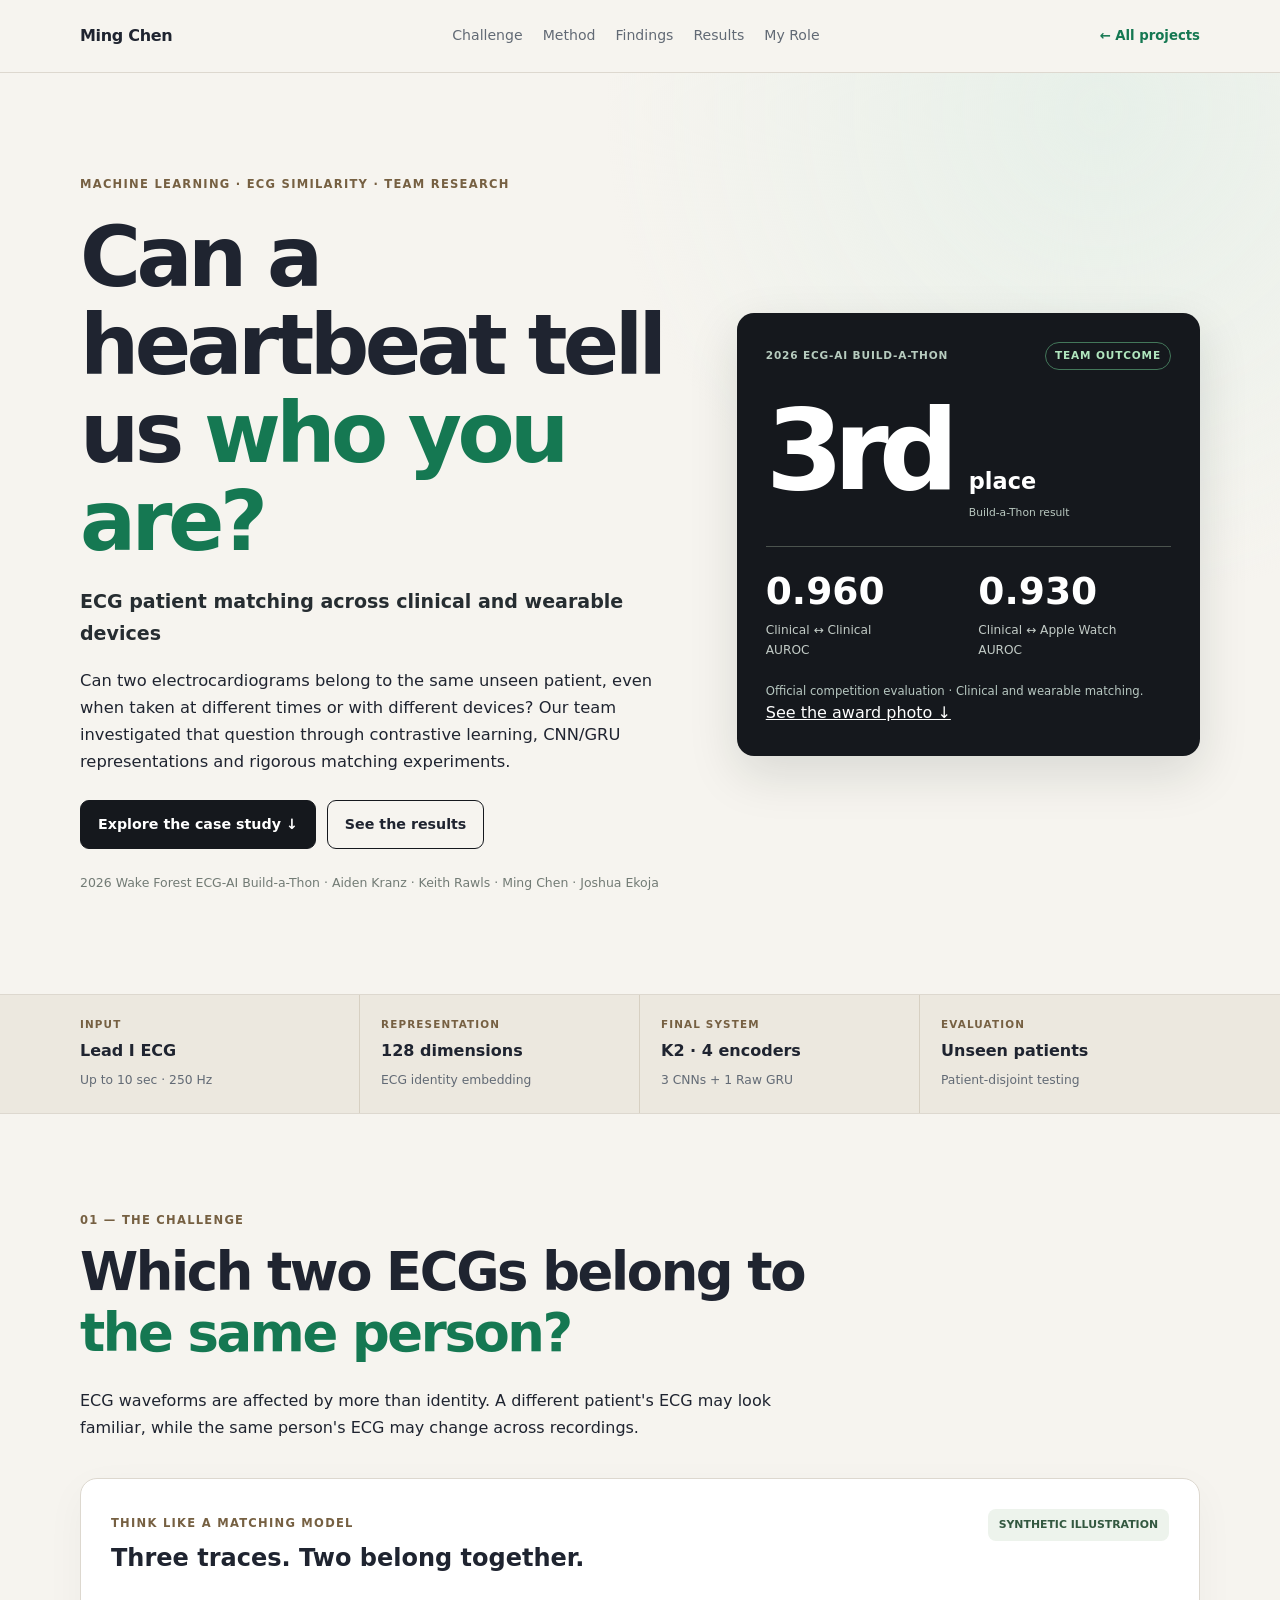
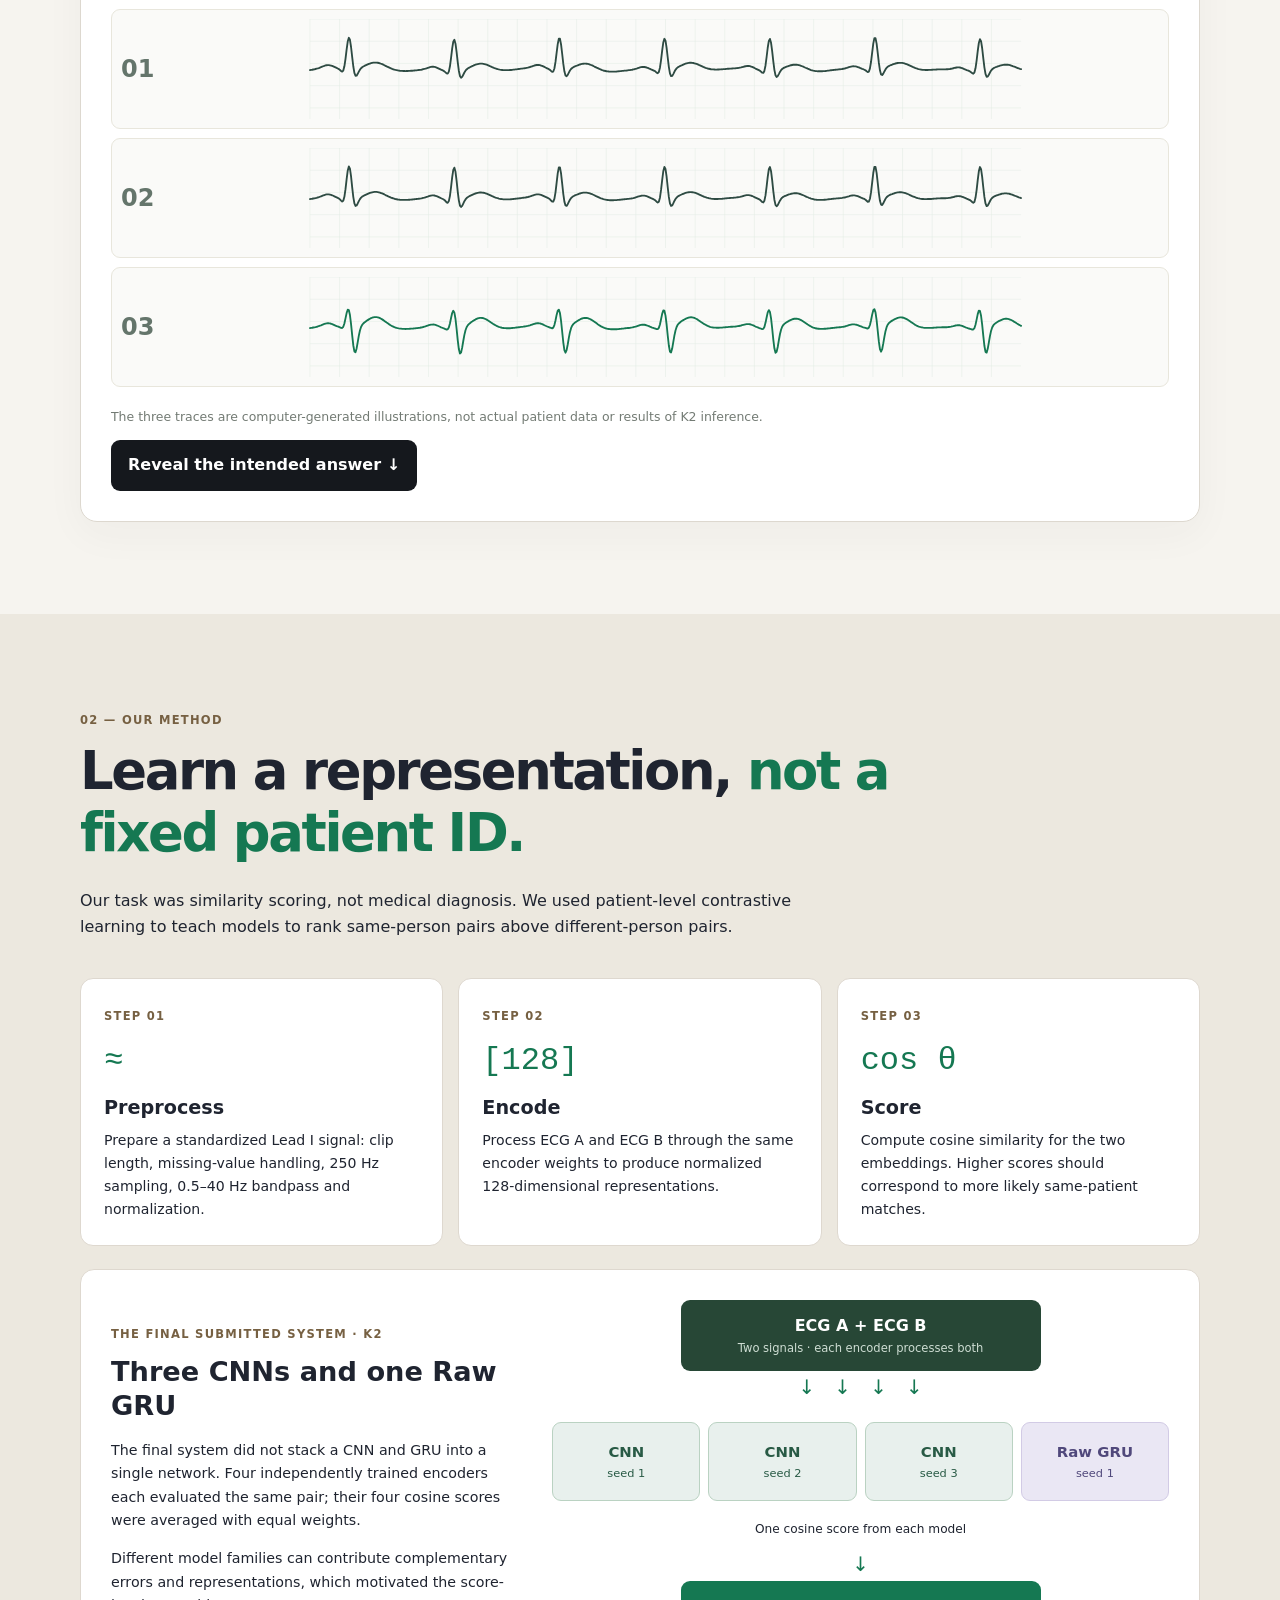
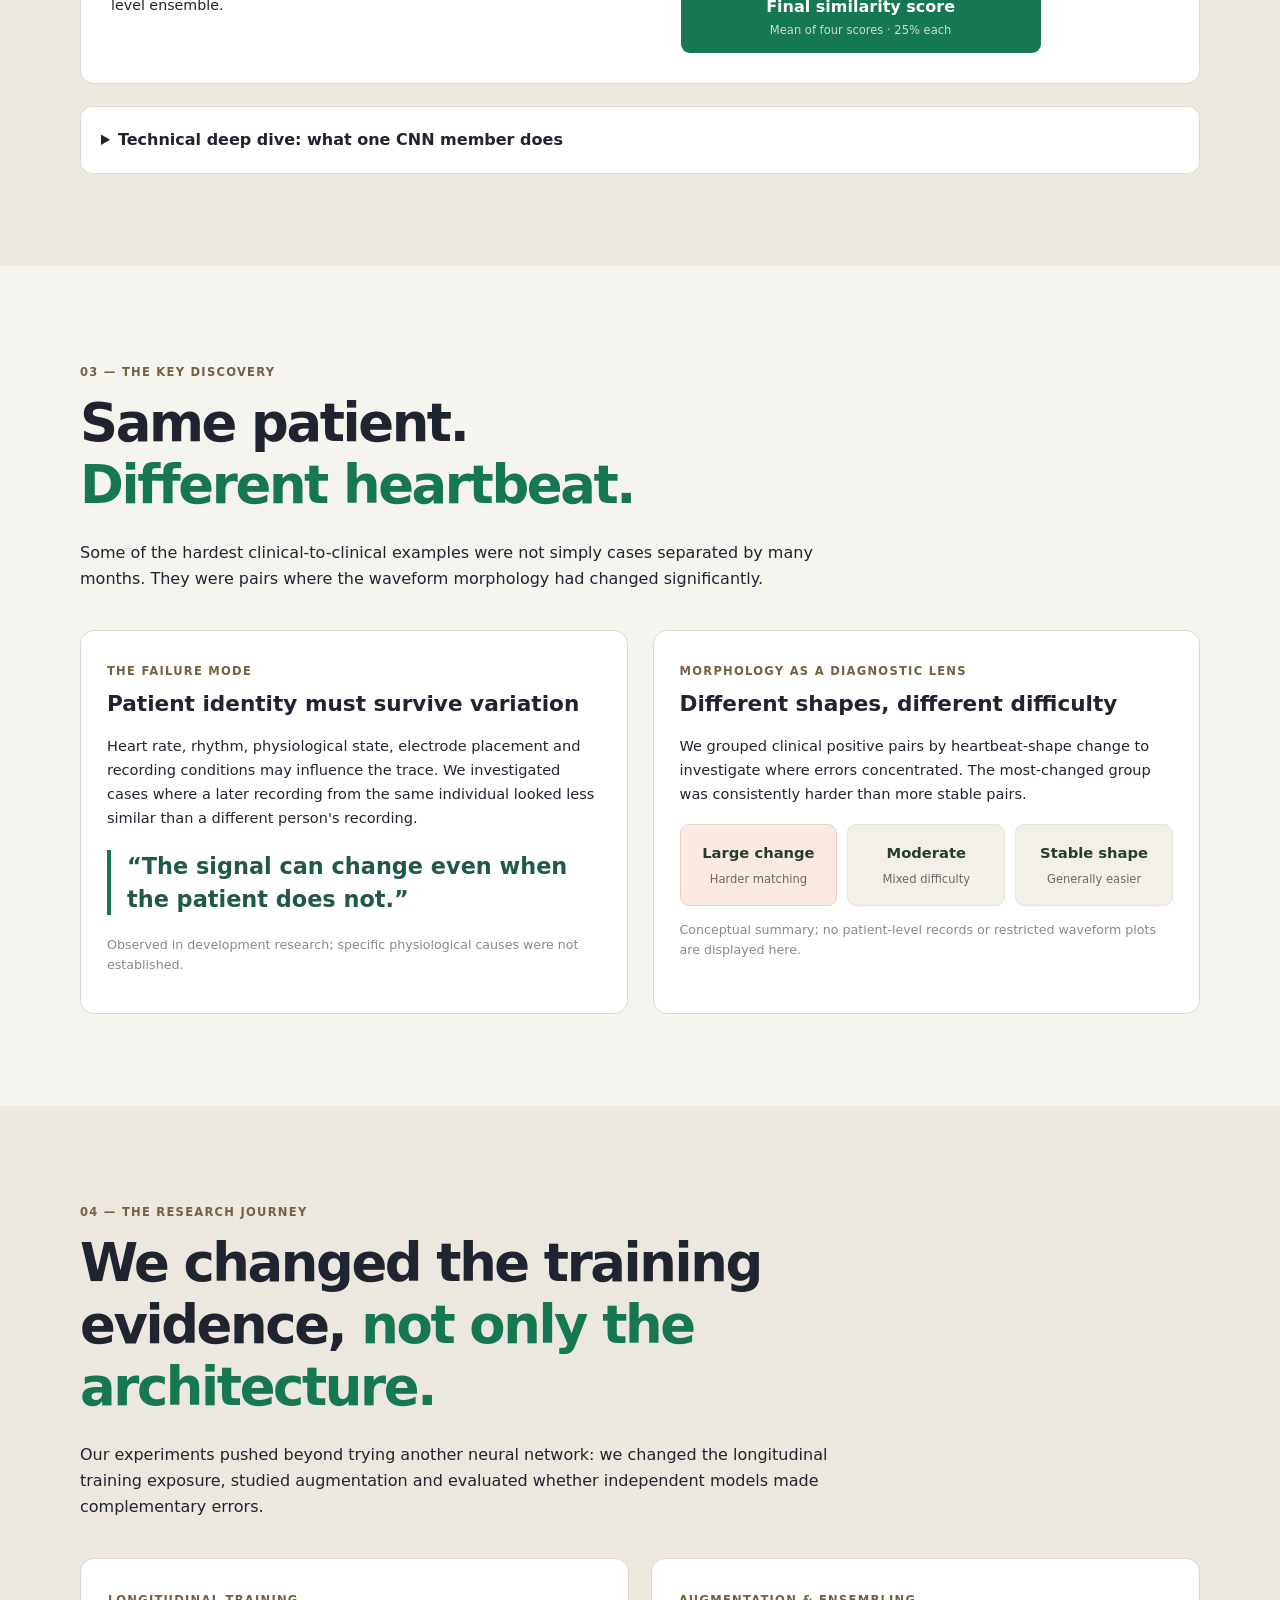
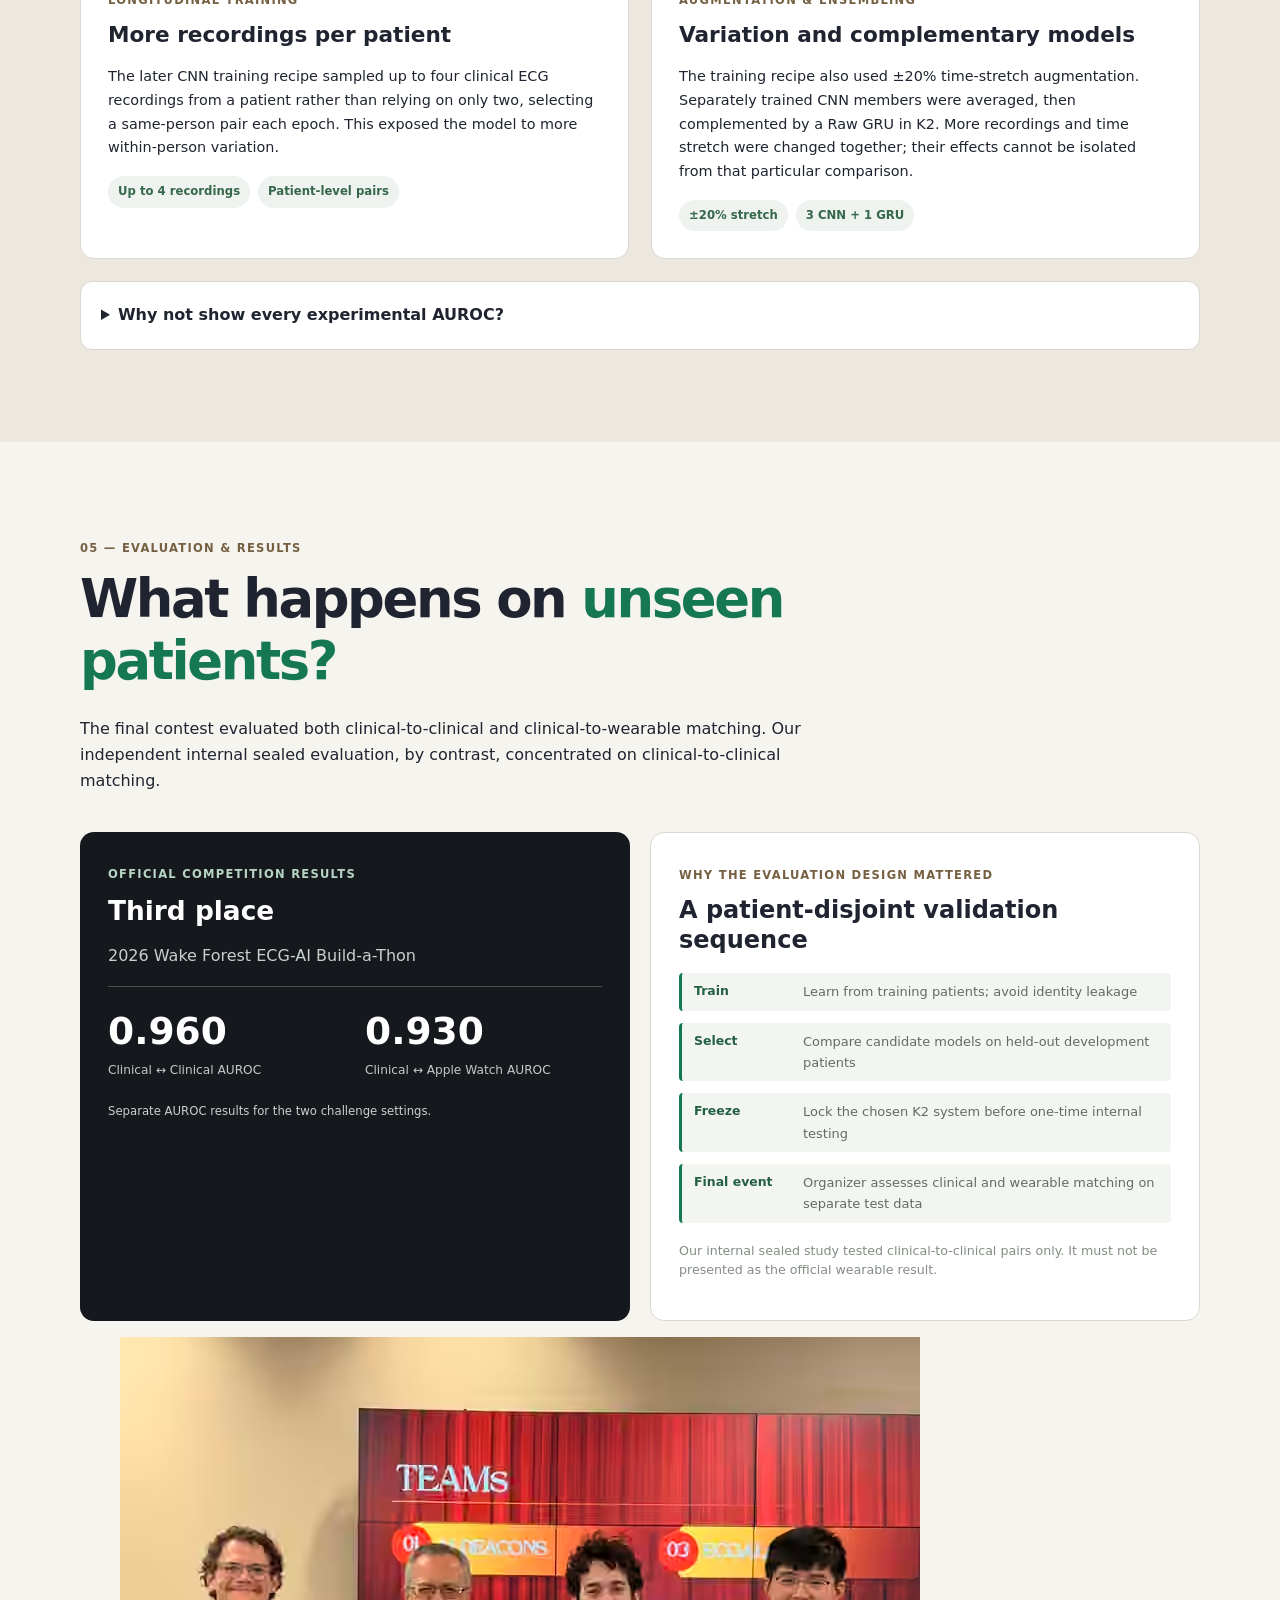
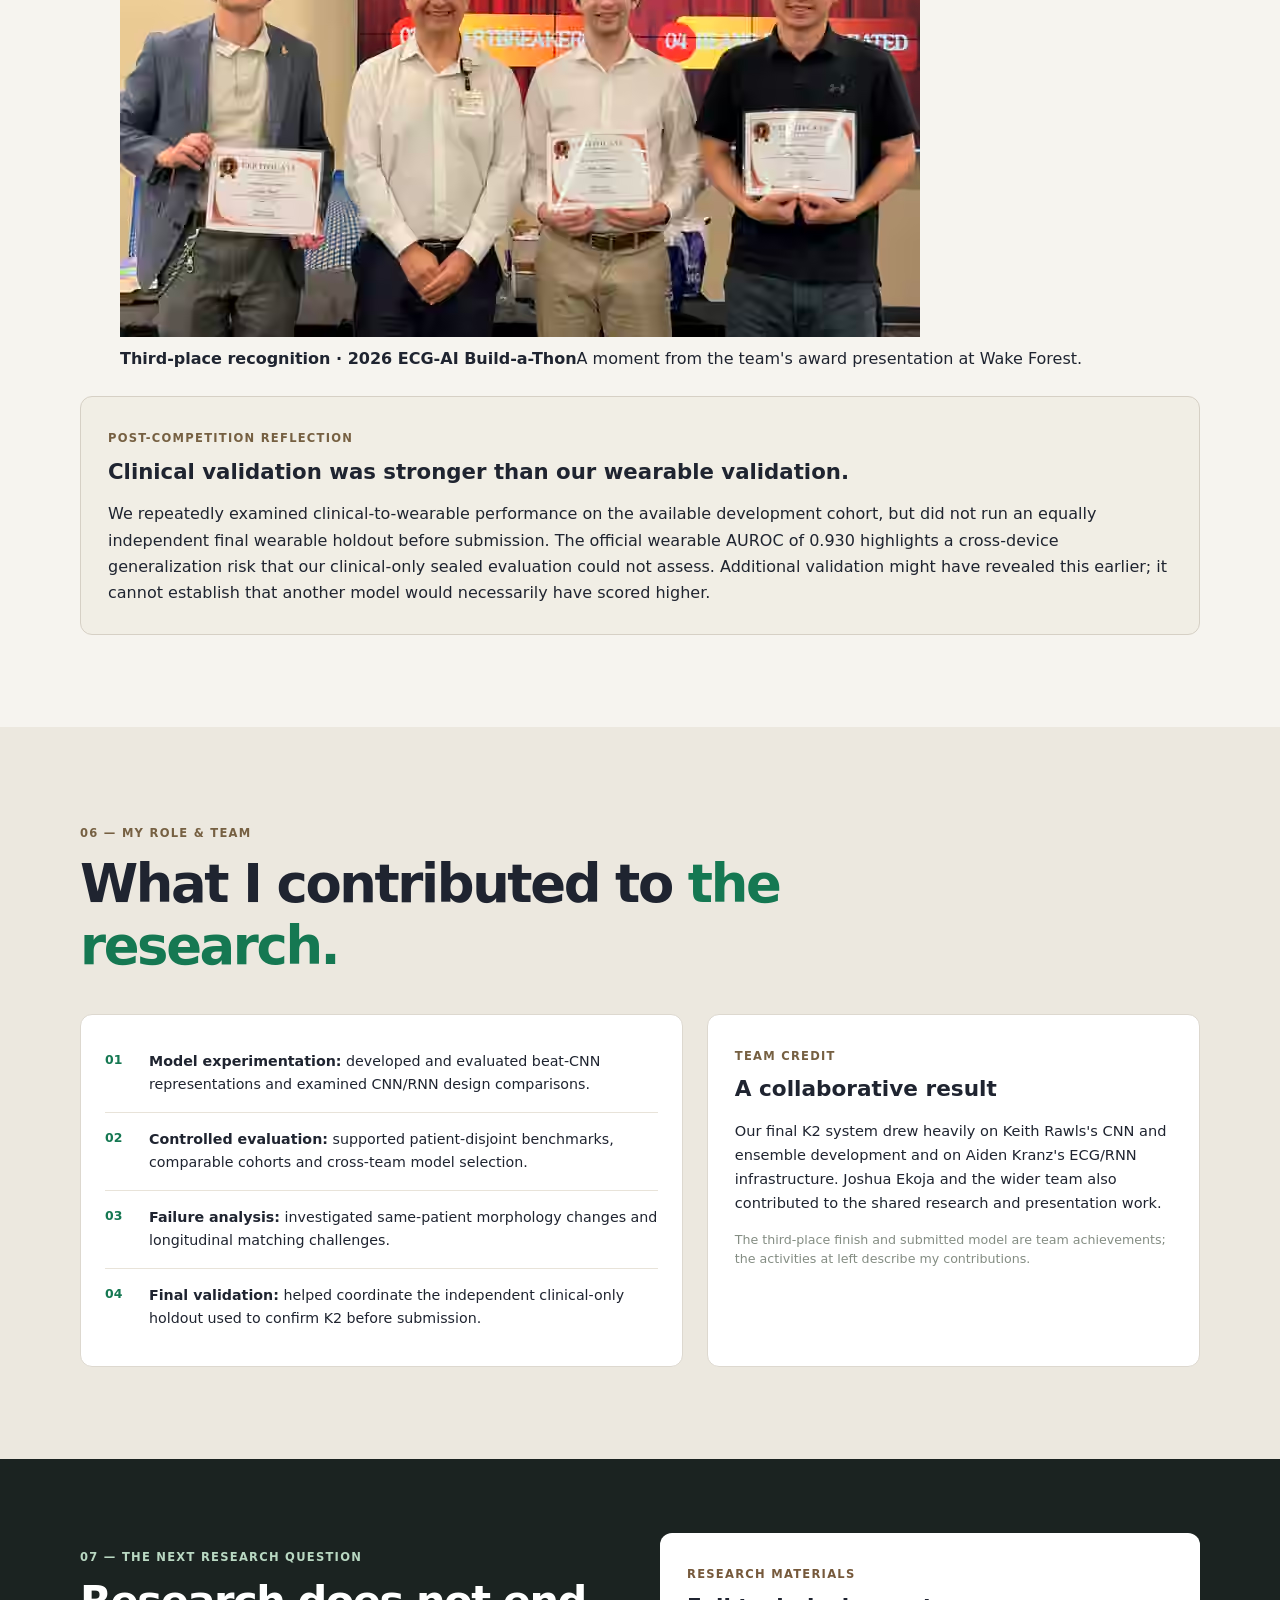
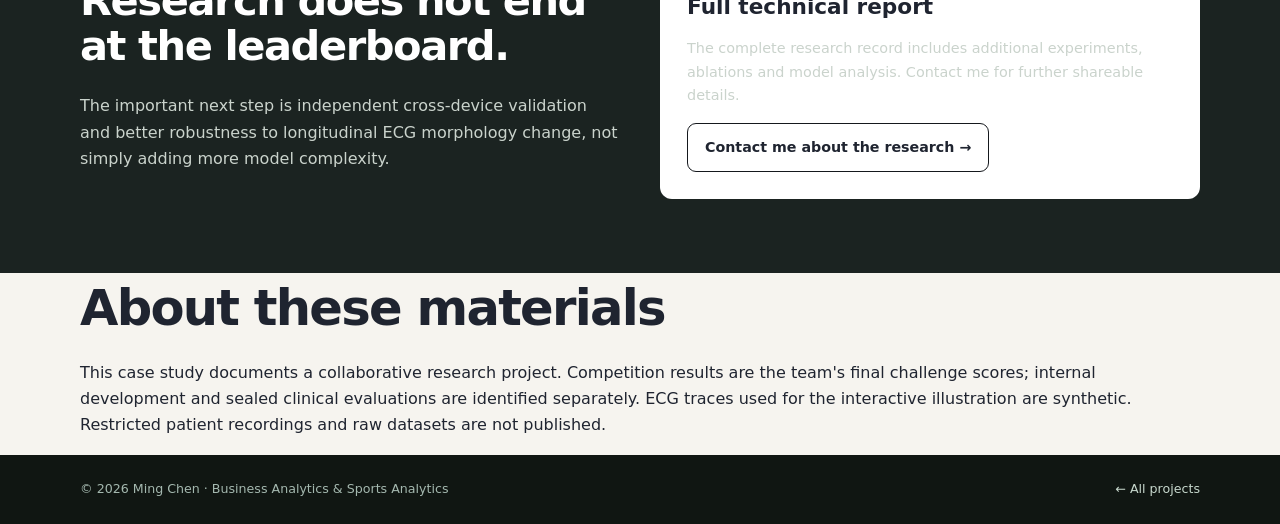
==== commit 657bd5d8: "Show award ceremony photo and consolidate ECG publication notes" ====
--- a/ecg-patient-matching.html
+++ b/ecg-patient-matching.html
@@ -28,11 +28,11 @@
         <div class="ecg-actions"><a class="ecg-button primary" href="#question">Explore the case study ↓</a><a class="ecg-button outline" href="#results">See the results</a></div>
         <p class="ecg-meta">2026 Wake Forest ECG-AI Build-a-Thon · Aiden Kranz · Keith Rawls · Ming Chen · Joshua Ekoja</p>
       </div>
-      <aside class="ecg-scorecard" aria-label="Team-reported competition result">
+      <aside class="ecg-scorecard" aria-label="ECG-AI Build-a-Thon competition result">
         <div class="ecg-score-top"><span>2026 ECG-AI BUILD-A-THON</span><span class="ecg-team-pill">TEAM OUTCOME</span></div>
         <div class="ecg-award"><strong>3rd</strong><span>place<br><small>Build-a-Thon result</small></span></div>
         <div class="ecg-score-pair"><div><strong>0.960</strong><span>Clinical ↔ Clinical<br>AUROC</span></div><div><strong>0.930</strong><span>Clinical ↔ Apple Watch<br>AUROC</span></div></div>
-        <p class="ecg-score-footnote">Final competition subgroup scores and placement reported by the team. The organizer score sheet and pooled overall AUROC have not been supplied.</p>
+        <p class="ecg-score-footnote">Official competition evaluation · Clinical and wearable matching.</p><a class="ecg-award-jump" href="#award-photo">See the award photo ↓</a>
       </aside>
     </div></section>
 
@@ -76,7 +76,7 @@
       </div>
       <details class="ecg-details"><summary>Technical deep dive: what one CNN member does</summary><div>
         <p>One K2 CNN member starts with a 1D convolutional stem, then passes through residual convolution stages (32 → 64 → 128 → 256 channels). Attention pooling summarizes the time dimension; a projection head creates a unit-length 128-dimensional embedding. The Raw GRU member instead reads short waveform patches as a sequence before attention pooling.</p>
-        <p class="ecg-footnote">These are model architecture descriptions rather than released model files, trained weights, or patient ECG records. The complete research figures will be added when publication permissions are confirmed.</p>
+        <p class="ecg-footnote">These are model architecture descriptions rather than released model files, trained weights, or patient ECG records. This page does not publish raw ECG recordings or patient-level data.</p>
       </div></details>
     </div></section>
 
@@ -97,15 +97,21 @@
         <article><span class="ecg-small-kicker">LONGITUDINAL TRAINING</span><h3>More recordings per patient</h3><p>The later CNN training recipe sampled up to four clinical ECG recordings from a patient rather than relying on only two, selecting a same-person pair each epoch. This exposed the model to more within-person variation.</p><div class="ecg-tags"><span>Up to 4 recordings</span><span>Patient-level pairs</span></div></article>
         <article><span class="ecg-small-kicker">AUGMENTATION & ENSEMBLING</span><h3>Variation and complementary models</h3><p>The training recipe also used ±20% time-stretch augmentation. Separately trained CNN members were averaged, then complemented by a Raw GRU in K2. More recordings and time stretch were changed together; their effects cannot be isolated from that particular comparison.</p><div class="ecg-tags"><span>±20% stretch</span><span>3 CNN + 1 GRU</span></div></article>
       </div>
-      <details class="ecg-details"><summary>Why not show every experimental AUROC?</summary><div><p>Different historical experiments used different patients, pair lists and evaluation protocols. Displaying all historical scores on one leaderboard would not be a fair comparison. The development, internal sealed and organizer test sets have distinct roles. Additional aggregate charts are awaiting data-use and team publication review.</p></div></details>
+      <details class="ecg-details"><summary>Why not show every experimental AUROC?</summary><div><p>Different historical experiments used different patients, pair lists and evaluation protocols. Displaying all historical scores on one leaderboard would not be a fair comparison. The development, internal sealed and organizer test sets have distinct roles. The public case study focuses on comparable findings rather than combining different evaluation benchmarks.</p></div></details>
     </div></section>
 
     <section id="results" class="ecg-section"><div class="container">
       <div class="ecg-section-heading"><span class="ecg-section-num">05 — EVALUATION & RESULTS</span><h2>What happens on <em>unseen patients?</em></h2><p>The final contest evaluated both clinical-to-clinical and clinical-to-wearable matching. Our independent internal sealed evaluation, by contrast, concentrated on clinical-to-clinical matching.</p></div>
       <div class="ecg-result-grid">
-        <article class="ecg-result-main"><span class="ecg-small-kicker" style="color:#b7d5c2">FINAL COMPETITION · TEAM-REPORTED</span><h3>Third place</h3><p>2026 Wake Forest ECG-AI Build-a-Thon</p><div class="ecg-score-pair"><div><strong>0.960</strong><span>Clinical ↔ Clinical AUROC</span></div><div><strong>0.930</strong><span>Clinical ↔ Apple Watch AUROC</span></div></div><p class="ecg-score-footnote">These are subgroup metrics, not a pooled overall AUROC. Organizer documentation is pending.</p></article>
+        <article class="ecg-result-main"><span class="ecg-small-kicker" style="color:#b7d5c2">OFFICIAL COMPETITION RESULTS</span><h3>Third place</h3><p>2026 Wake Forest ECG-AI Build-a-Thon</p><div class="ecg-score-pair"><div><strong>0.960</strong><span>Clinical ↔ Clinical AUROC</span></div><div><strong>0.930</strong><span>Clinical ↔ Apple Watch AUROC</span></div></div><p class="ecg-score-footnote">Separate AUROC results for the two challenge settings.</p></article>
         <article class="ecg-result-secondary"><span class="ecg-small-kicker">WHY THE EVALUATION DESIGN MATTERED</span><h3>A patient-disjoint validation sequence</h3><div class="ecg-timeline"><div><b>Train</b><span>Learn from training patients; avoid identity leakage</span></div><div><b>Select</b><span>Compare candidate models on held-out development patients</span></div><div><b>Freeze</b><span>Lock the chosen K2 system before one-time internal testing</span></div><div><b>Final event</b><span>Organizer assesses clinical and wearable matching on separate test data</span></div></div><p class="ecg-footnote">Our internal sealed study tested clinical-to-clinical pairs only. It must not be presented as the official wearable result.</p></article>
       </div>
+      <figure class="ecg-award-photo" id="award-photo">
+        <div class="ecg-award-image">
+          <img src="assets/ecg/ecg-buildathon-third-place.avif" width="800" height="600" loading="lazy" decoding="async" alt="Third-place ECG-AI Build-a-Thon award ceremony with team members and an event representative holding certificates">
+        </div>
+        <figcaption><strong>Third-place recognition · 2026 ECG-AI Build-a-Thon</strong><span>A moment from the team's award presentation at Wake Forest.</span></figcaption>
+      </figure>
       <div class="ecg-reflection"><span class="ecg-small-kicker">POST-COMPETITION REFLECTION</span><h3>Clinical validation was stronger than our wearable validation.</h3><p>We repeatedly examined clinical-to-wearable performance on the available development cohort, but did not run an equally independent final wearable holdout before submission. The official wearable AUROC of 0.930 highlights a cross-device generalization risk that our clinical-only sealed evaluation could not assess. Additional validation might have revealed this earlier; it cannot establish that another model would necessarily have scored higher.</p></div>
     </div></section>
 
@@ -124,8 +130,12 @@
 
     <section class="ecg-outro" id="report"><div class="container ecg-outro-grid">
       <div><span class="ecg-small-kicker">07 — THE NEXT RESEARCH QUESTION</span><h2>Research does not end at the leaderboard.</h2><p>The important next step is independent cross-device validation and better robustness to longitudinal ECG morphology change, not simply adding more model complexity.</p></div>
-      <div class="ecg-outro-card"><span class="ecg-small-kicker">RESEARCH MATERIALS</span><h3>Full technical report</h3><p>The complete internal report and supporting model figures are being reviewed for team and dataset publication clearance. They are not posted publicly yet.</p><a class="ecg-button outline" href="index.html#contact">Contact me about the research →</a></div>
+      <div class="ecg-outro-card"><span class="ecg-small-kicker">RESEARCH MATERIALS</span><h3>Full technical report</h3><p>The complete research record includes additional experiments, ablations and model analysis. Contact me for further shareable details.</p><a class="ecg-button outline" href="index.html#contact">Contact me about the research →</a></div>
     </div></section>
+  <section id="materials" class="ecg-materials" aria-labelledby="materials-heading"><div class="container">
+    <h2 id="materials-heading">About these materials</h2>
+    <p>This case study documents a collaborative research project. Competition results are the team's final challenge scores; internal development and sealed clinical evaluations are identified separately. ECG traces used for the interactive illustration are synthetic. Restricted patient recordings and raw datasets are not published.</p>
+  </div></section>
   </main>
   <footer class="ecg-footer"><div class="container"><span>© 2026 Ming Chen · Business Analytics & Sports Analytics</span><a href="index.html#projects">← All projects</a></div></footer>
 </body>
--- a/styles.css
+++ b/styles.css
@@ -220,6 +220,21 @@
   background: #f3eee5;
 }
 .impact-box p { margin: 0; }
+.project-media { margin: 26px 0 6px; }
+.project-media video {
+  display: block;
+  width: 100%;
+  height: auto;
+  border-radius: 12px;
+  border: 1px solid var(--line);
+  background: var(--dark);
+}
+.project-media figcaption {
+  margin-top: 10px;
+  font-size: .78rem;
+  line-height: 1.5;
+  color: var(--muted);
+}
 
 .project-grid {
   display: grid;
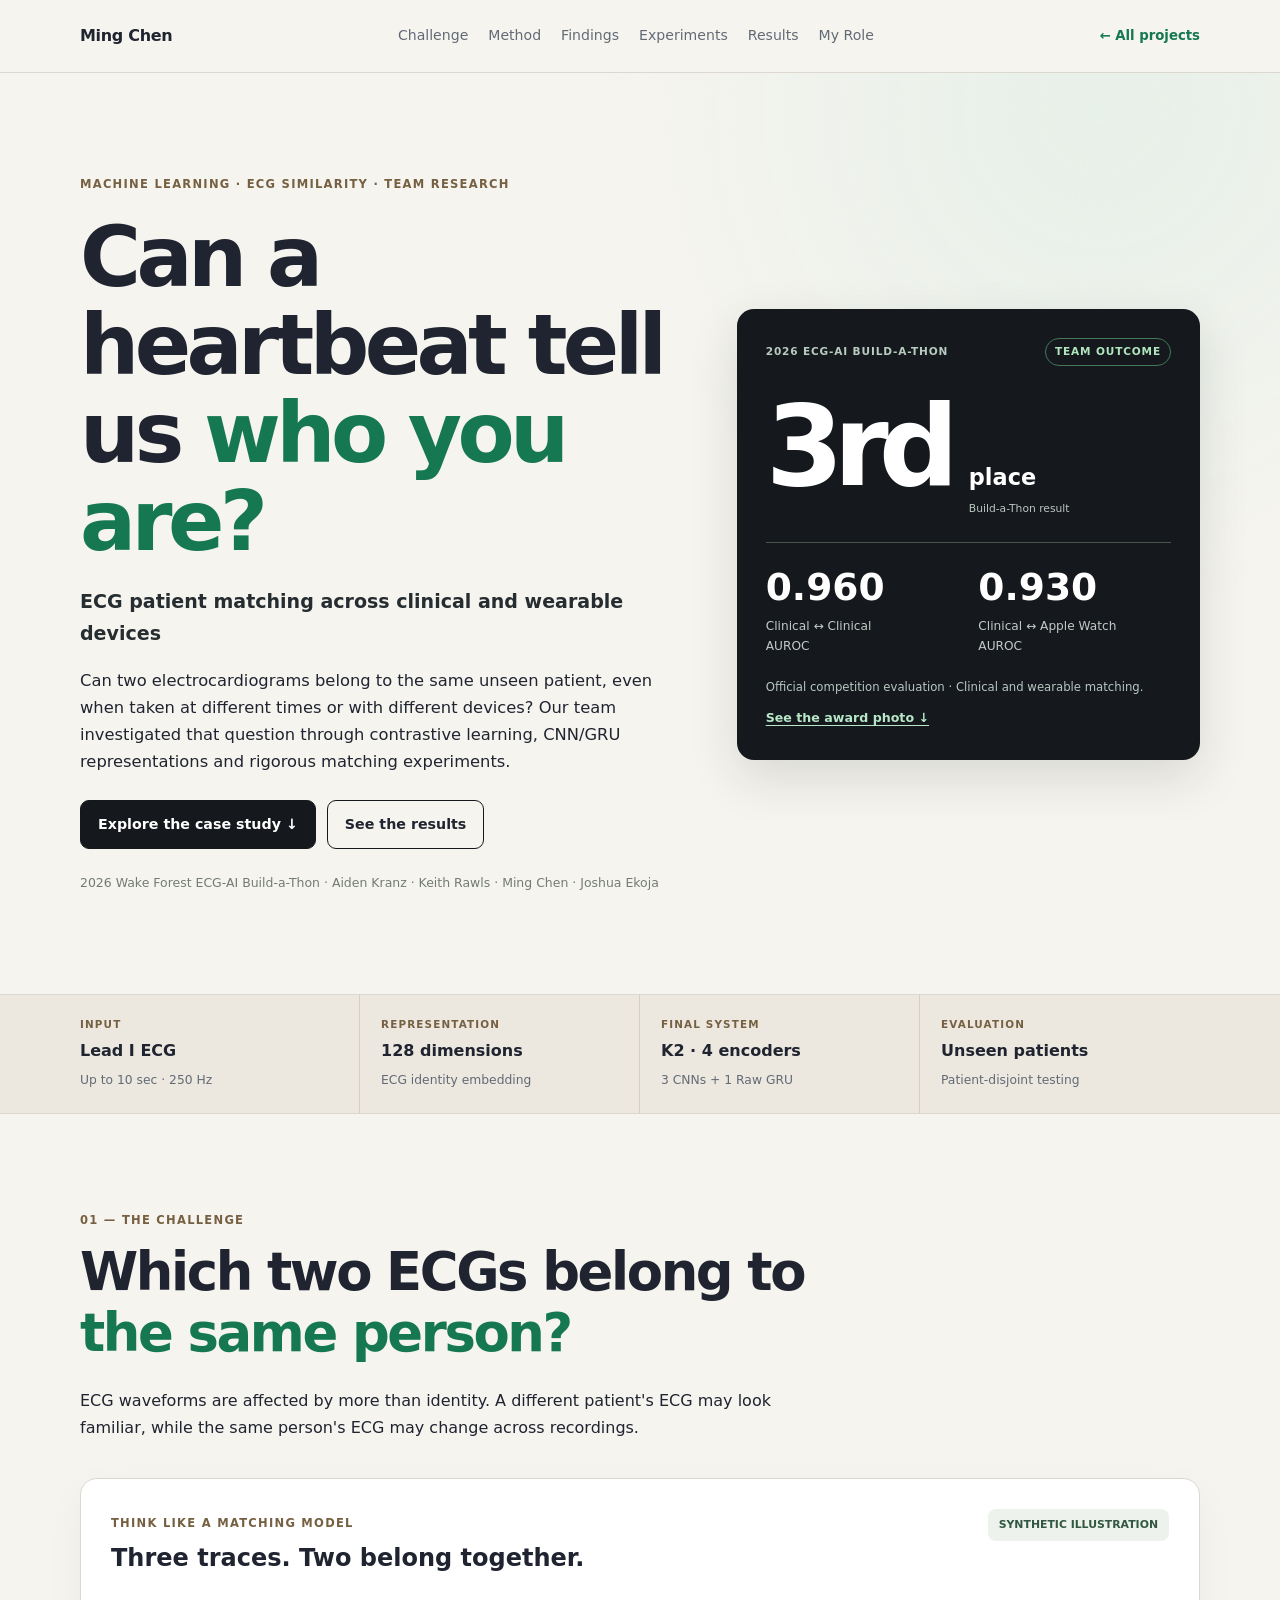
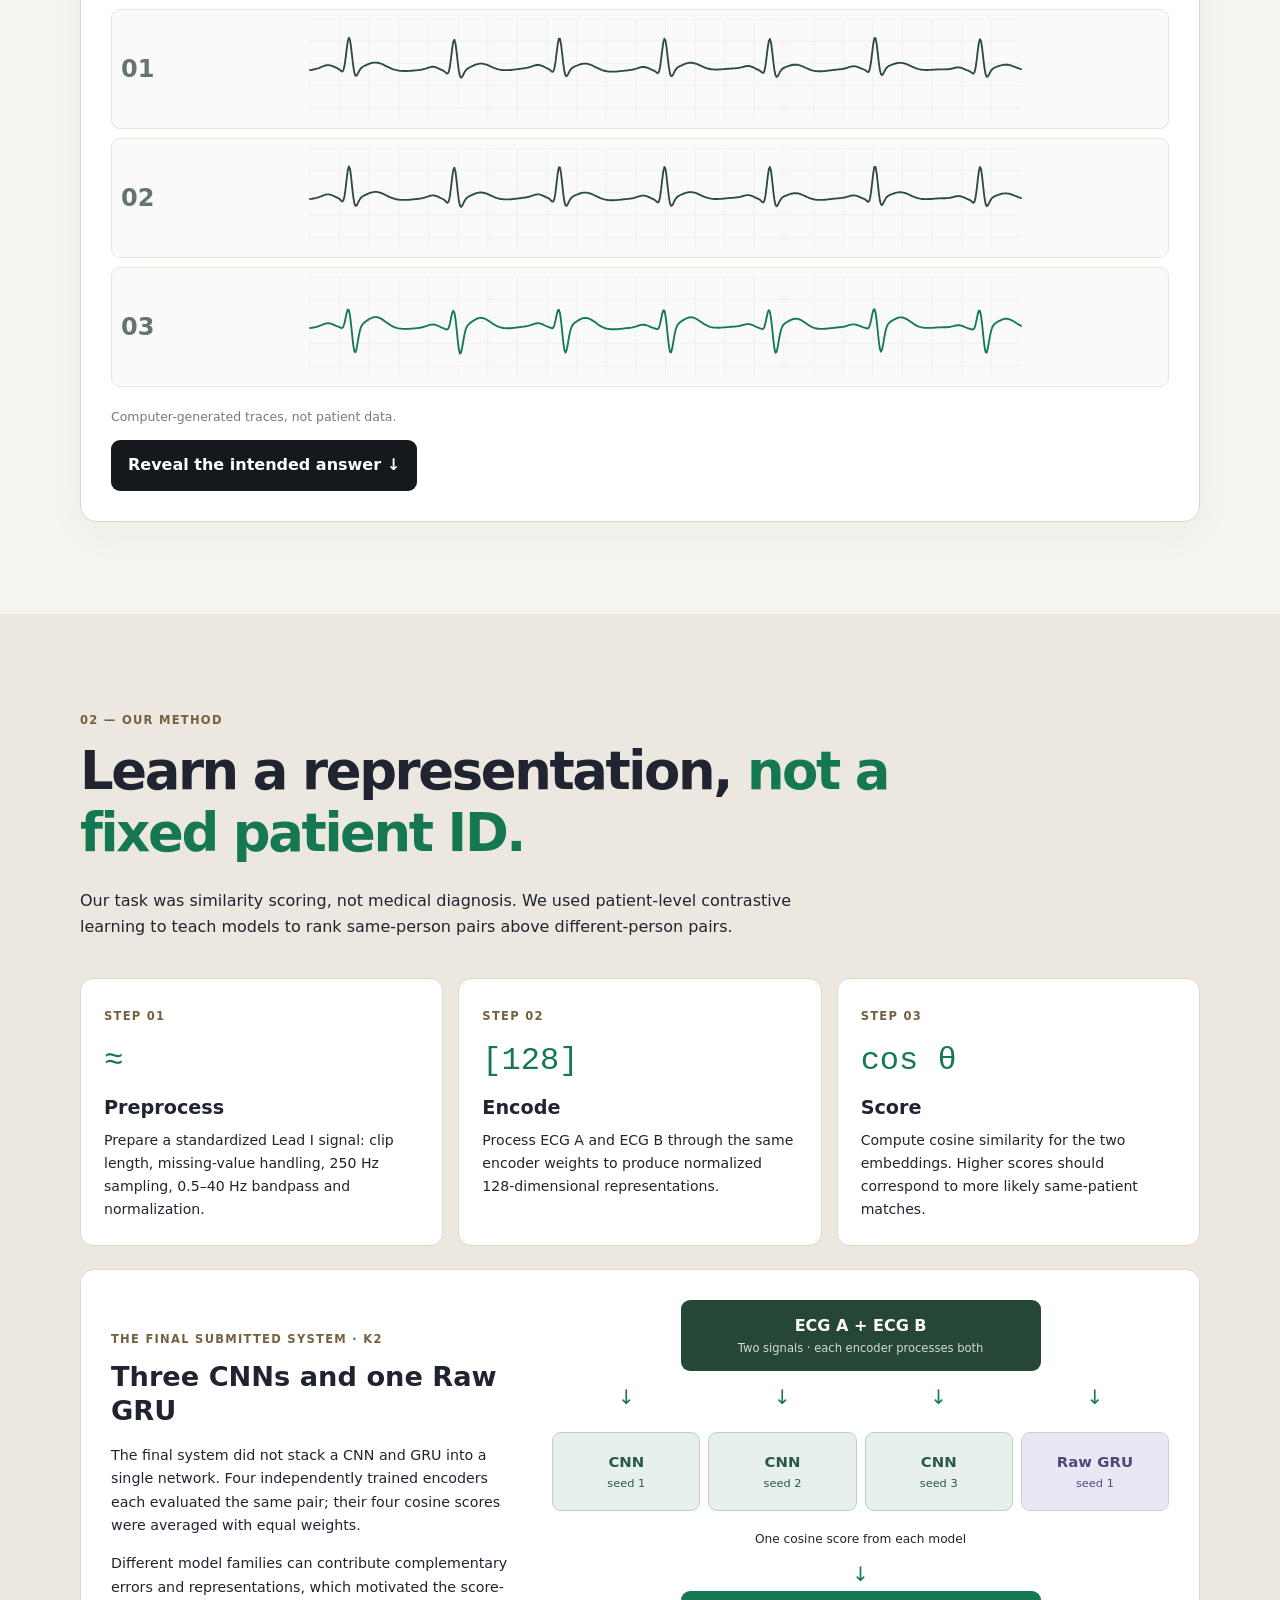
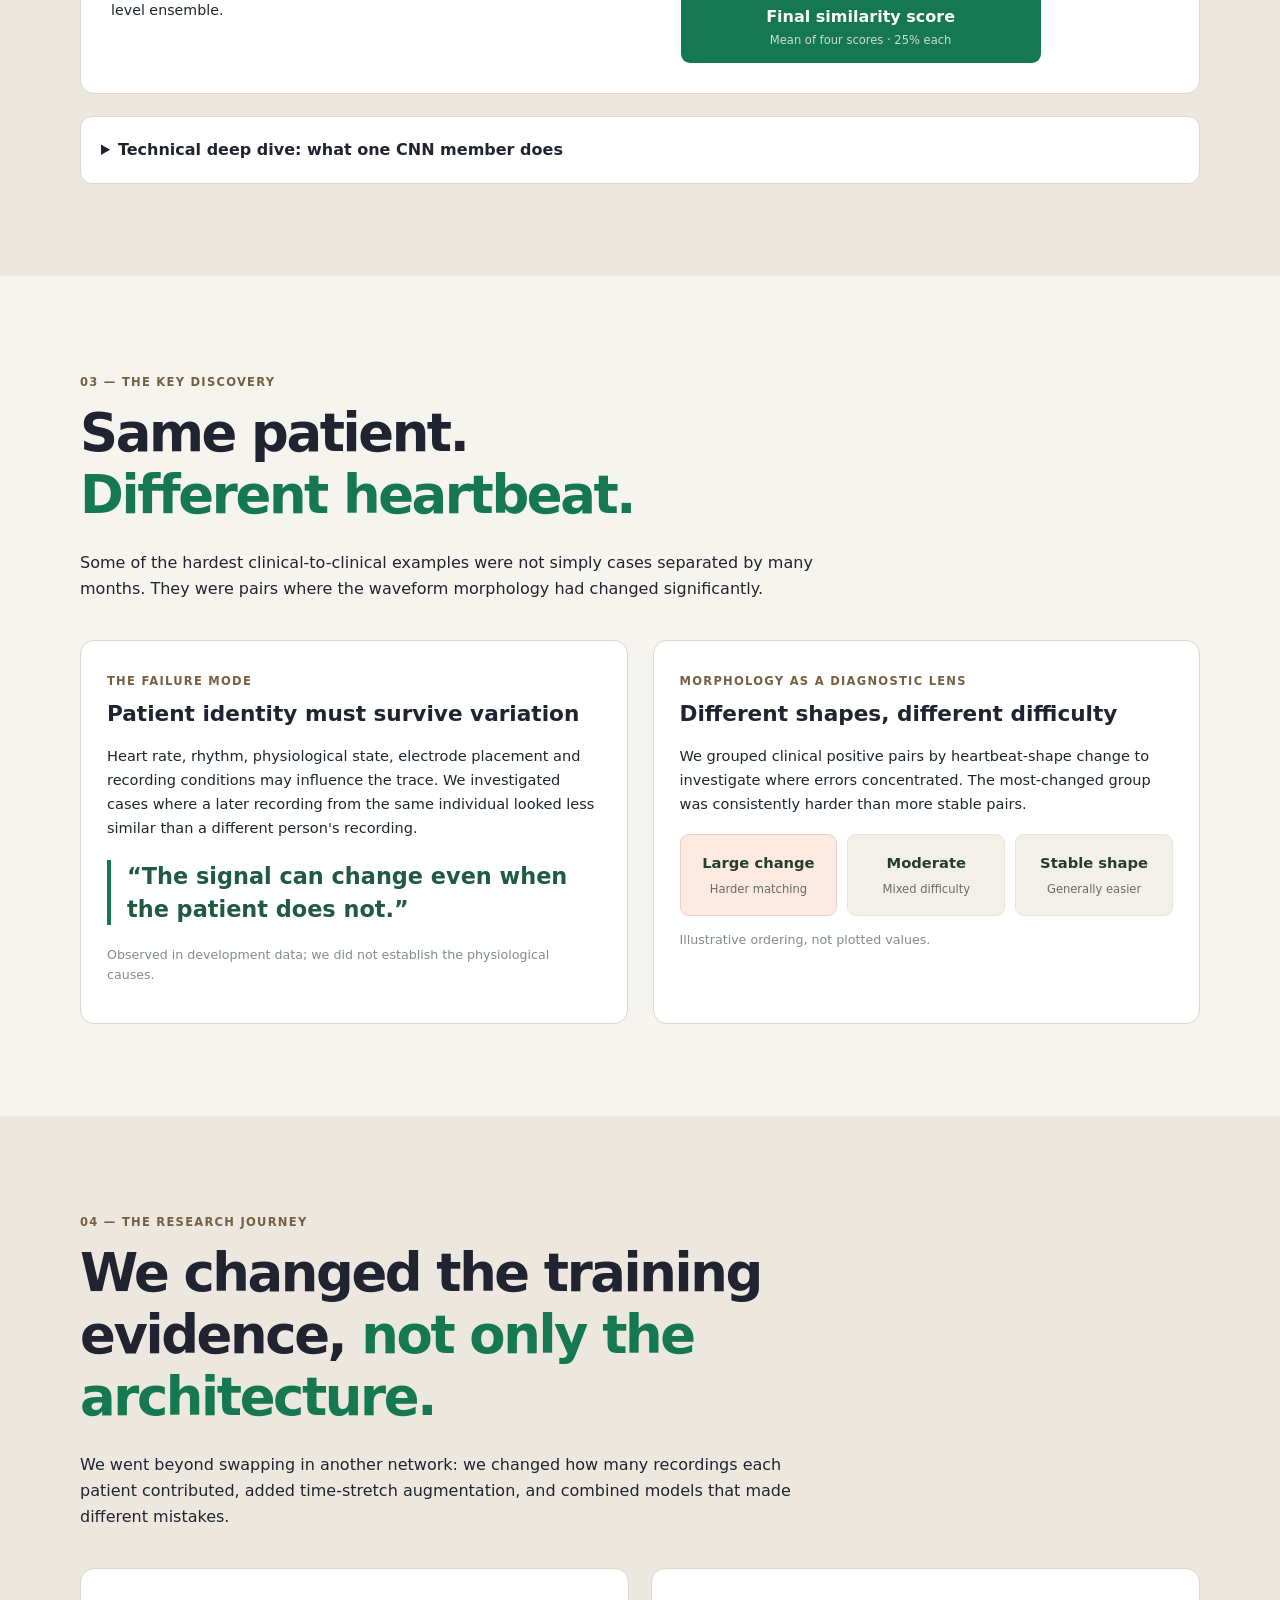
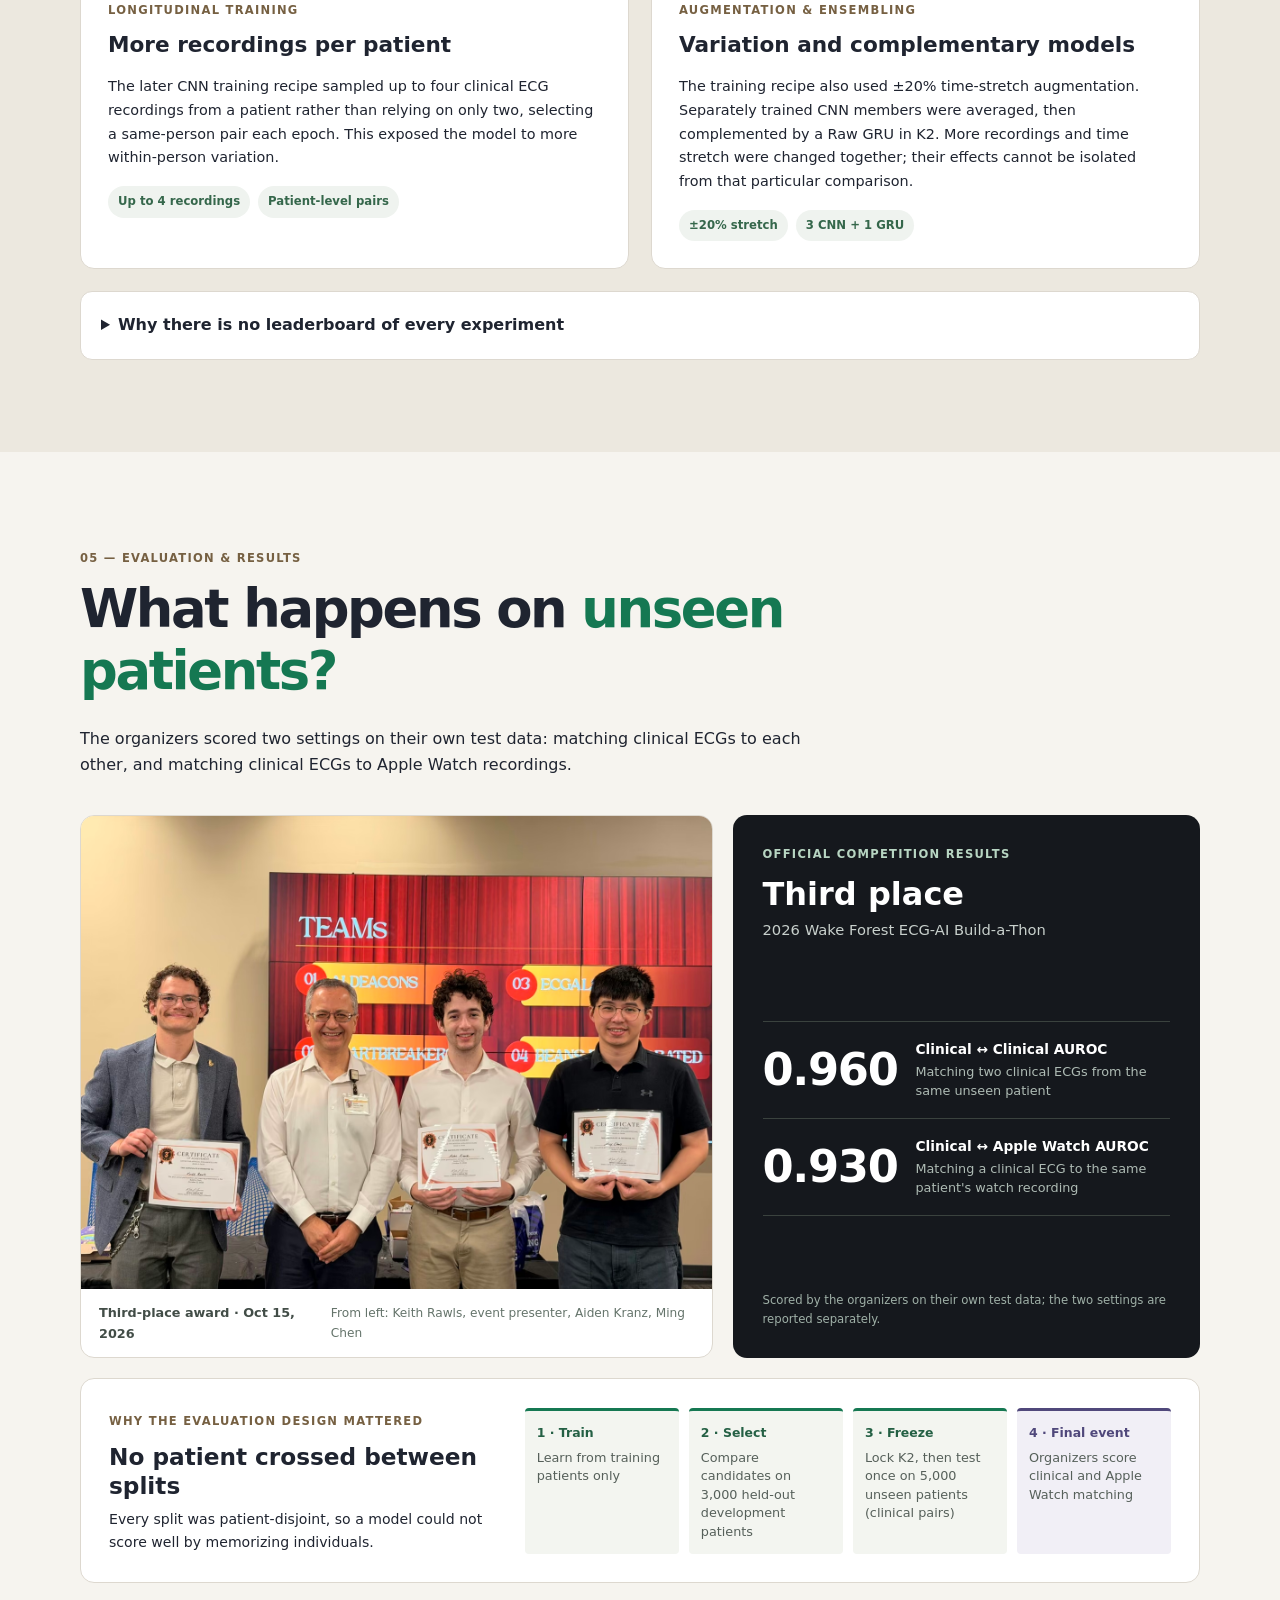
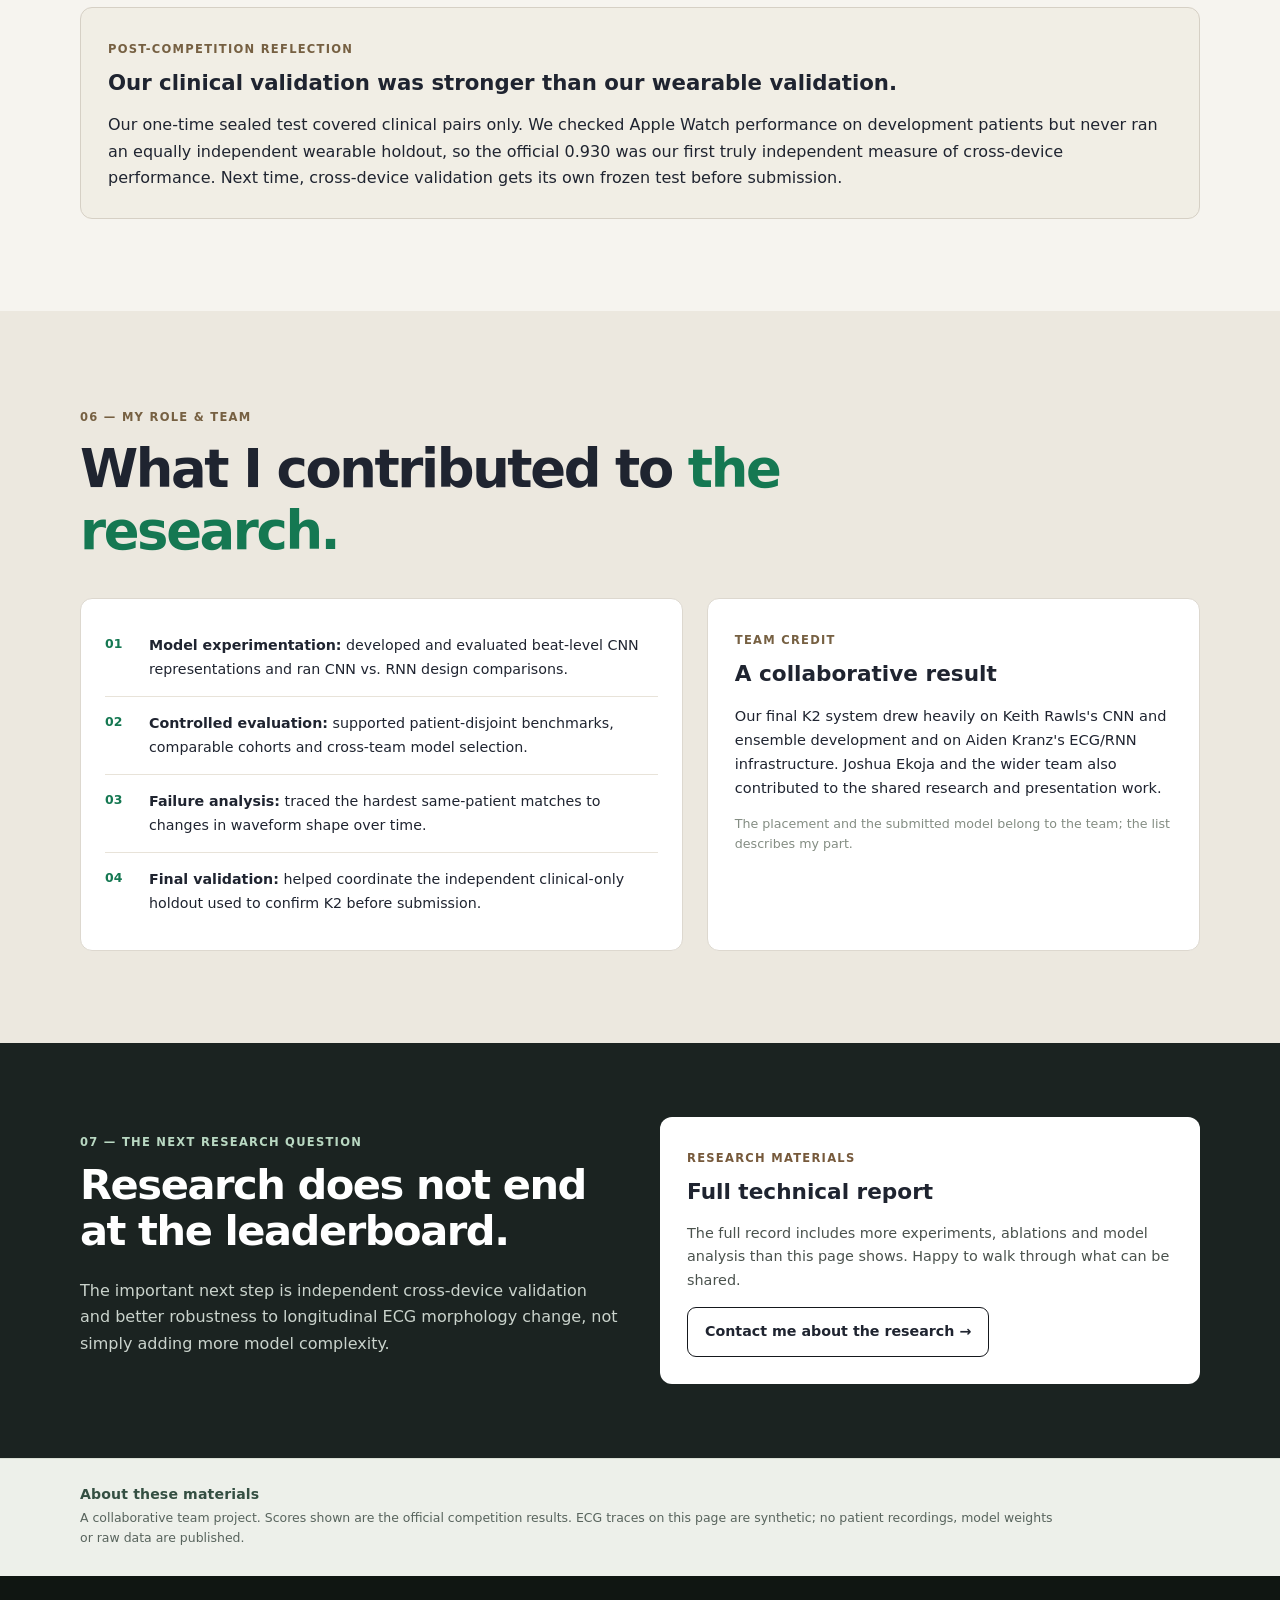
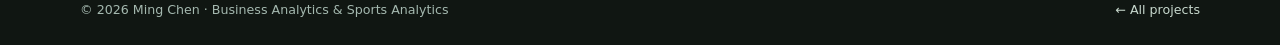
==== commit 86510b1c: "Use full-resolution ECG award photo with JPEG fallback and named caption Co-Authored-By: Claude Opus" ====
--- a/ecg-patient-matching.html
+++ b/ecg-patient-matching.html
@@ -14,7 +14,7 @@
   <header class="site-header"><div class="container nav-wrap">
     <a class="brand" href="index.html#home">Ming Chen</a>
     <nav aria-label="ECG case study navigation">
-      <a href="#question">Challenge</a><a href="#method">Method</a><a href="#findings">Findings</a><a href="#results">Results</a><a href="#contributions">My Role</a>
+      <a href="#question">Challenge</a><a href="#method">Method</a><a href="#findings">Findings</a><a href="#experiments">Experiments</a><a href="#results">Results</a><a href="#contributions">My Role</a>
     </nav>
     <a class="ecg-back" href="index.html#projects">← All projects</a>
   </div></header>
@@ -52,8 +52,8 @@
           <div class="ecg-wave-row"><span>02</span><img src="assets/ecg/synthetic-ecg-b.svg" alt="Artificial ECG-like waveform 02" width="960" height="135"></div>
           <div class="ecg-wave-row"><span>03</span><img src="assets/ecg/synthetic-ecg-c.svg" alt="Artificial ECG-like waveform 03" width="960" height="135"></div>
         </div>
-        <p class="ecg-challenge-note">The three traces are computer-generated illustrations, not actual patient data or results of K2 inference.</p>
-        <details class="ecg-reveal"><summary>Reveal the intended answer ↓</summary><div><strong>02 and 03 illustrate the same person.</strong> In this fictional example, the beat morphology changed substantially; trace 01 is a look-alike from another person. In real ECG matching, such <em>hard positives</em> are challenging precisely because identity must be learned despite changing waveforms.</div></details>
+        <p class="ecg-challenge-note">Computer-generated traces, not patient data.</p>
+        <details class="ecg-reveal"><summary>Reveal the intended answer ↓</summary><div><strong>02 and 03 are the same person.</strong> Their beat shape changed between recordings, while 01 is a look-alike from someone else. These <em>hard positives</em> are what make the task difficult: the model has to recognize a person even after the waveform changes.</div></details>
       </div>
     </div></section>
 
@@ -68,7 +68,7 @@
         <div><span class="ecg-small-kicker">THE FINAL SUBMITTED SYSTEM · K2</span><h3>Three CNNs and one Raw GRU</h3><p>The final system did not stack a CNN and GRU into a single network. Four independently trained encoders each evaluated the same pair; their four cosine scores were averaged with equal weights.</p><p>Different model families can contribute complementary errors and representations, which motivated the score-level ensemble.</p></div>
         <div class="ecg-diagram" role="img" aria-label="Both ECGs are scored separately by three CNNs and one Raw GRU. The four cosine scores are averaged with equal weight.">
           <div class="ecg-input">ECG A + ECG B <small>Two signals · each encoder processes both</small></div>
-          <div class="ecg-arrows" aria-hidden="true">↓ &nbsp; ↓ &nbsp; ↓ &nbsp; ↓</div>
+          <div class="ecg-arrows ecg-arrows-4" aria-hidden="true"><span>↓</span><span>↓</span><span>↓</span><span>↓</span></div>
           <div class="ecg-branches"><div>CNN <small>seed 1</small></div><div>CNN <small>seed 2</small></div><div>CNN <small>seed 3</small></div><div class="gru">Raw GRU <small>seed 1</small></div></div>
           <p class="ecg-diagram-note">One cosine score from each model</p>
           <div class="ecg-arrows" aria-hidden="true">↓</div><div class="ecg-output">Final similarity score <small>Mean of four scores · 25% each</small></div>
@@ -76,65 +76,84 @@
       </div>
       <details class="ecg-details"><summary>Technical deep dive: what one CNN member does</summary><div>
         <p>One K2 CNN member starts with a 1D convolutional stem, then passes through residual convolution stages (32 → 64 → 128 → 256 channels). Attention pooling summarizes the time dimension; a projection head creates a unit-length 128-dimensional embedding. The Raw GRU member instead reads short waveform patches as a sequence before attention pooling.</p>
-        <p class="ecg-footnote">These are model architecture descriptions rather than released model files, trained weights, or patient ECG records. This page does not publish raw ECG recordings or patient-level data.</p>
       </div></details>
     </div></section>
 
     <section id="findings" class="ecg-section"><div class="container">
       <div class="ecg-section-heading"><span class="ecg-section-num">03 — THE KEY DISCOVERY</span><h2>Same patient.<br><em>Different heartbeat.</em></h2><p>Some of the hardest clinical-to-clinical examples were not simply cases separated by many months. They were pairs where the waveform morphology had changed significantly.</p></div>
       <div class="ecg-finding">
-        <article><span class="ecg-small-kicker">THE FAILURE MODE</span><h3>Patient identity must survive variation</h3><p>Heart rate, rhythm, physiological state, electrode placement and recording conditions may influence the trace. We investigated cases where a later recording from the same individual looked less similar than a different person's recording.</p><div class="ecg-quote">“The signal can change even when the patient does not.”</div><p class="ecg-footnote">Observed in development research; specific physiological causes were not established.</p></article>
+        <article><span class="ecg-small-kicker">THE FAILURE MODE</span><h3>Patient identity must survive variation</h3><p>Heart rate, rhythm, physiological state, electrode placement and recording conditions may influence the trace. We investigated cases where a later recording from the same individual looked less similar than a different person's recording.</p><div class="ecg-quote">“The signal can change even when the patient does not.”</div><p class="ecg-footnote">Observed in development data; we did not establish the physiological causes.</p></article>
         <article><span class="ecg-small-kicker">MORPHOLOGY AS A DIAGNOSTIC LENS</span><h3>Different shapes, different difficulty</h3><p>We grouped clinical positive pairs by heartbeat-shape change to investigate where errors concentrated. The most-changed group was consistently harder than more stable pairs.</p>
           <div class="ecg-spectrum" aria-label="Illustrative ordering from harder to easier, not a numerical chart"><div><strong>Large change</strong><span>Harder matching</span></div><div><strong>Moderate</strong><span>Mixed difficulty</span></div><div><strong>Stable shape</strong><span>Generally easier</span></div></div>
-          <p class="ecg-footnote" style="margin-top:14px">Conceptual summary; no patient-level records or restricted waveform plots are displayed here.</p>
+          <p class="ecg-footnote ecg-spectrum-note">Illustrative ordering, not plotted values.</p>
         </article>
       </div>
     </div></section>
 
     <section id="experiments" class="ecg-section soft"><div class="container">
-      <div class="ecg-section-heading"><span class="ecg-section-num">04 — THE RESEARCH JOURNEY</span><h2>We changed the training evidence, <em>not only the architecture.</em></h2><p>Our experiments pushed beyond trying another neural network: we changed the longitudinal training exposure, studied augmentation and evaluated whether independent models made complementary errors.</p></div>
+      <div class="ecg-section-heading"><span class="ecg-section-num">04 — THE RESEARCH JOURNEY</span><h2>We changed the training evidence, <em>not only the architecture.</em></h2><p>We went beyond swapping in another network: we changed how many recordings each patient contributed, added time-stretch augmentation, and combined models that made different mistakes.</p></div>
       <div class="ecg-research">
         <article><span class="ecg-small-kicker">LONGITUDINAL TRAINING</span><h3>More recordings per patient</h3><p>The later CNN training recipe sampled up to four clinical ECG recordings from a patient rather than relying on only two, selecting a same-person pair each epoch. This exposed the model to more within-person variation.</p><div class="ecg-tags"><span>Up to 4 recordings</span><span>Patient-level pairs</span></div></article>
         <article><span class="ecg-small-kicker">AUGMENTATION & ENSEMBLING</span><h3>Variation and complementary models</h3><p>The training recipe also used ±20% time-stretch augmentation. Separately trained CNN members were averaged, then complemented by a Raw GRU in K2. More recordings and time stretch were changed together; their effects cannot be isolated from that particular comparison.</p><div class="ecg-tags"><span>±20% stretch</span><span>3 CNN + 1 GRU</span></div></article>
       </div>
-      <details class="ecg-details"><summary>Why not show every experimental AUROC?</summary><div><p>Different historical experiments used different patients, pair lists and evaluation protocols. Displaying all historical scores on one leaderboard would not be a fair comparison. The development, internal sealed and organizer test sets have distinct roles. The public case study focuses on comparable findings rather than combining different evaluation benchmarks.</p></div></details>
+      <details class="ecg-details"><summary>Why there is no leaderboard of every experiment</summary><div><p>Earlier experiments used different patients, pair lists and evaluation protocols, so their AUROCs are not comparable with each other. Putting them on one chart would imply a fair comparison that did not exist. This page reports only the official competition scores.</p></div></details>
     </div></section>
 
     <section id="results" class="ecg-section"><div class="container">
-      <div class="ecg-section-heading"><span class="ecg-section-num">05 — EVALUATION & RESULTS</span><h2>What happens on <em>unseen patients?</em></h2><p>The final contest evaluated both clinical-to-clinical and clinical-to-wearable matching. Our independent internal sealed evaluation, by contrast, concentrated on clinical-to-clinical matching.</p></div>
-      <div class="ecg-result-grid">
-        <article class="ecg-result-main"><span class="ecg-small-kicker" style="color:#b7d5c2">OFFICIAL COMPETITION RESULTS</span><h3>Third place</h3><p>2026 Wake Forest ECG-AI Build-a-Thon</p><div class="ecg-score-pair"><div><strong>0.960</strong><span>Clinical ↔ Clinical AUROC</span></div><div><strong>0.930</strong><span>Clinical ↔ Apple Watch AUROC</span></div></div><p class="ecg-score-footnote">Separate AUROC results for the two challenge settings.</p></article>
-        <article class="ecg-result-secondary"><span class="ecg-small-kicker">WHY THE EVALUATION DESIGN MATTERED</span><h3>A patient-disjoint validation sequence</h3><div class="ecg-timeline"><div><b>Train</b><span>Learn from training patients; avoid identity leakage</span></div><div><b>Select</b><span>Compare candidate models on held-out development patients</span></div><div><b>Freeze</b><span>Lock the chosen K2 system before one-time internal testing</span></div><div><b>Final event</b><span>Organizer assesses clinical and wearable matching on separate test data</span></div></div><p class="ecg-footnote">Our internal sealed study tested clinical-to-clinical pairs only. It must not be presented as the official wearable result.</p></article>
+      <div class="ecg-section-heading"><span class="ecg-section-num">05 — EVALUATION & RESULTS</span><h2>What happens on <em>unseen patients?</em></h2><p>The organizers scored two settings on their own test data: matching clinical ECGs to each other, and matching clinical ECGs to Apple Watch recordings.</p></div>
+      <div class="ecg-podium">
+        <figure class="ecg-award-photo" id="award-photo">
+          <picture>
+            <source srcset="assets/ecg/ecg-buildathon-third-place.avif" type="image/avif">
+            <img src="assets/ecg/ecg-buildathon-third-place.jpg" width="1400" height="1050" loading="lazy" decoding="async" alt="Keith Rawls, an event presenter, Aiden Kranz and Ming Chen holding third-place certificates at the 2026 ECG-AI Build-a-Thon">
+          </picture>
+          <figcaption><strong>Third-place award · Oct 15, 2026</strong><span>From left: Keith Rawls, event presenter, Aiden Kranz, Ming Chen</span></figcaption>
+        </figure>
+        <article class="ecg-result-main">
+          <span class="ecg-small-kicker">OFFICIAL COMPETITION RESULTS</span>
+          <h3>Third place</h3>
+          <p class="ecg-result-event">2026 Wake Forest ECG-AI Build-a-Thon</p>
+          <div class="ecg-result-rows">
+            <div><strong>0.960</strong><span><b>Clinical ↔ Clinical AUROC</b>Matching two clinical ECGs from the same unseen patient</span></div>
+            <div><strong>0.930</strong><span><b>Clinical ↔ Apple Watch AUROC</b>Matching a clinical ECG to the same patient's watch recording</span></div>
+          </div>
+          <p class="ecg-score-footnote">Scored by the organizers on their own test data; the two settings are reported separately.</p>
+        </article>
       </div>
-      <figure class="ecg-award-photo" id="award-photo">
-        <div class="ecg-award-image">
-          <img src="assets/ecg/ecg-buildathon-third-place.avif" width="800" height="600" loading="lazy" decoding="async" alt="Third-place ECG-AI Build-a-Thon award ceremony with team members and an event representative holding certificates">
-        </div>
-        <figcaption><strong>Third-place recognition · 2026 ECG-AI Build-a-Thon</strong><span>A moment from the team's award presentation at Wake Forest.</span></figcaption>
-      </figure>
-      <div class="ecg-reflection"><span class="ecg-small-kicker">POST-COMPETITION REFLECTION</span><h3>Clinical validation was stronger than our wearable validation.</h3><p>We repeatedly examined clinical-to-wearable performance on the available development cohort, but did not run an equally independent final wearable holdout before submission. The official wearable AUROC of 0.930 highlights a cross-device generalization risk that our clinical-only sealed evaluation could not assess. Additional validation might have revealed this earlier; it cannot establish that another model would necessarily have scored higher.</p></div>
+
+      <div class="ecg-validation">
+        <div class="ecg-validation-head"><span class="ecg-small-kicker">WHY THE EVALUATION DESIGN MATTERED</span><h3>No patient crossed between splits</h3><p>Every split was patient-disjoint, so a model could not score well by memorizing individuals.</p></div>
+        <ol class="ecg-timeline">
+          <li><b>1 · Train</b><span>Learn from training patients only</span></li>
+          <li><b>2 · Select</b><span>Compare candidates on 3,000 held-out development patients</span></li>
+          <li><b>3 · Freeze</b><span>Lock K2, then test once on 5,000 unseen patients (clinical pairs)</span></li>
+          <li><b>4 · Final event</b><span>Organizers score clinical and Apple Watch matching</span></li>
+        </ol>
+      </div>
+
+      <div class="ecg-reflection"><span class="ecg-small-kicker">POST-COMPETITION REFLECTION</span><h3>Our clinical validation was stronger than our wearable validation.</h3><p>Our one-time sealed test covered clinical pairs only. We checked Apple Watch performance on development patients but never ran an equally independent wearable holdout, so the official 0.930 was our first truly independent measure of cross-device performance. Next time, cross-device validation gets its own frozen test before submission.</p></div>
     </div></section>
 
     <section id="contributions" class="ecg-section soft"><div class="container">
       <div class="ecg-section-heading"><span class="ecg-section-num">06 — MY ROLE & TEAM</span><h2>What I contributed to <em>the research.</em></h2></div>
       <div class="ecg-contributions">
         <div class="ecg-contribution-list">
-          <div><b>01</b><p><strong>Model experimentation:</strong> developed and evaluated beat-CNN representations and examined CNN/RNN design comparisons.</p></div>
+          <div><b>01</b><p><strong>Model experimentation:</strong> developed and evaluated beat-level CNN representations and ran CNN vs. RNN design comparisons.</p></div>
           <div><b>02</b><p><strong>Controlled evaluation:</strong> supported patient-disjoint benchmarks, comparable cohorts and cross-team model selection.</p></div>
-          <div><b>03</b><p><strong>Failure analysis:</strong> investigated same-patient morphology changes and longitudinal matching challenges.</p></div>
+          <div><b>03</b><p><strong>Failure analysis:</strong> traced the hardest same-patient matches to changes in waveform shape over time.</p></div>
           <div><b>04</b><p><strong>Final validation:</strong> helped coordinate the independent clinical-only holdout used to confirm K2 before submission.</p></div>
         </div>
-        <aside class="ecg-team"><span class="ecg-small-kicker">TEAM CREDIT</span><h3>A collaborative result</h3><p>Our final K2 system drew heavily on Keith Rawls's CNN and ensemble development and on Aiden Kranz's ECG/RNN infrastructure. Joshua Ekoja and the wider team also contributed to the shared research and presentation work.</p><p class="ecg-footnote">The third-place finish and submitted model are team achievements; the activities at left describe my contributions.</p></aside>
+        <aside class="ecg-team"><span class="ecg-small-kicker">TEAM CREDIT</span><h3>A collaborative result</h3><p>Our final K2 system drew heavily on Keith Rawls's CNN and ensemble development and on Aiden Kranz's ECG/RNN infrastructure. Joshua Ekoja and the wider team also contributed to the shared research and presentation work.</p><p class="ecg-footnote">The placement and the submitted model belong to the team; the list describes my part.</p></aside>
       </div>
     </div></section>
 
     <section class="ecg-outro" id="report"><div class="container ecg-outro-grid">
       <div><span class="ecg-small-kicker">07 — THE NEXT RESEARCH QUESTION</span><h2>Research does not end at the leaderboard.</h2><p>The important next step is independent cross-device validation and better robustness to longitudinal ECG morphology change, not simply adding more model complexity.</p></div>
-      <div class="ecg-outro-card"><span class="ecg-small-kicker">RESEARCH MATERIALS</span><h3>Full technical report</h3><p>The complete research record includes additional experiments, ablations and model analysis. Contact me for further shareable details.</p><a class="ecg-button outline" href="index.html#contact">Contact me about the research →</a></div>
+      <div class="ecg-outro-card"><span class="ecg-small-kicker">RESEARCH MATERIALS</span><h3>Full technical report</h3><p>The full record includes more experiments, ablations and model analysis than this page shows. Happy to walk through what can be shared.</p><a class="ecg-button outline" href="index.html#contact">Contact me about the research →</a></div>
     </div></section>
   <section id="materials" class="ecg-materials" aria-labelledby="materials-heading"><div class="container">
     <h2 id="materials-heading">About these materials</h2>
-    <p>This case study documents a collaborative research project. Competition results are the team's final challenge scores; internal development and sealed clinical evaluations are identified separately. ECG traces used for the interactive illustration are synthetic. Restricted patient recordings and raw datasets are not published.</p>
+    <p>A collaborative team project. Scores shown are the official competition results. ECG traces on this page are synthetic; no patient recordings, model weights or raw data are published.</p>
   </div></section>
   </main>
   <footer class="ecg-footer"><div class="container"><span>© 2026 Ming Chen · Business Analytics & Sports Analytics</span><a href="index.html#projects">← All projects</a></div></footer>
--- a/ecg-project.css
+++ b/ecg-project.css
@@ -42,19 +42,56 @@
 .ecg-spectrum strong{display:block;color:#263c2f;font-size:.92rem}.ecg-spectrum span{display:block;font-size:.72rem;color:#6a6a67;margin-top:5px}
 .ecg-research{display:grid;grid-template-columns:1fr 1fr;gap:22px}.ecg-research>article{padding:27px;background:#fff;border:1px solid var(--ecg-line);border-radius:14px}
 .ecg-research h3{font-size:1.35rem;margin-top:10px}.ecg-research p{font-size:.9rem}.ecg-tags{display:flex;gap:8px;flex-wrap:wrap;margin-top:16px}.ecg-tags span{border-radius:20px;padding:6px 10px;background:#eff3ef;font-weight:700;font-size:.73rem;color:#35674b}
-.ecg-result-grid{display:grid;grid-template-columns:1fr 1fr;gap:20px}.ecg-result-grid>*{border-radius:14px;padding:28px}.ecg-result-main{background:#15181d;color:#fff}.ecg-result-main h3{color:#fff;font-size:1.65rem}.ecg-result-main p{color:#c8d0cc}.ecg-result-main .ecg-score-pair{margin:15px 0 0}
-.ecg-result-secondary{background:#fff;border:1px solid var(--ecg-line)}.ecg-result-secondary h3{font-size:1.5rem}
-.ecg-timeline{display:grid;gap:12px;margin:18px 0}.ecg-timeline>div{display:grid;grid-template-columns:95px 1fr;gap:14px;border-left:3px solid var(--ecg-green);padding:8px 12px;background:#f3f5f0;border-radius:4px}
-.ecg-timeline b{font-size:.78rem;color:#246044}.ecg-timeline span{font-size:.81rem;color:#636c64}
 .ecg-reflection{margin-top:24px;padding:27px;border:1px solid #d6d0c5;background:#f1eee5;border-radius:12px}.ecg-reflection h3{font-size:1.33rem}.ecg-reflection p{margin:0}
 .ecg-contributions{display:grid;grid-template-columns:1.1fr .9fr;gap:24px}.ecg-contribution-list{background:#fff;border:1px solid var(--ecg-line);border-radius:12px;padding:20px 24px}
 .ecg-contribution-list>div{border-bottom:1px solid #e8e3d9;padding:15px 0;display:grid;grid-template-columns:36px 1fr;gap:8px}.ecg-contribution-list>div:last-child{border-bottom:0}
 .ecg-contribution-list b{font-size:.78rem;color:var(--ecg-green)}.ecg-contribution-list p{margin:0;font-size:.89rem}.ecg-team{border-radius:12px;background:#fff;padding:27px;border:1px solid var(--ecg-line)}.ecg-team p{font-size:.91rem}
 .ecg-outro{background:#1b2321;color:#fff;padding:74px 0}.ecg-outro-grid{display:grid;grid-template-columns:1fr 1fr;gap:40px;align-items:center}
 .ecg-outro h2{color:#fff;font-size:2.6rem}.ecg-outro p{color:#cad3cc}.ecg-outro-card{border-radius:12px;padding:27px;background:white;color:#1f2430}
-.ecg-outro-card p{font-size:.9rem}.ecg-outro .ecg-small-kicker{color:#b9d8c2}.ecg-outro-card .ecg-small-kicker{color:#76593b}
+.ecg-outro .ecg-outro-card p{font-size:.9rem;color:#4a524d}.ecg-outro .ecg-small-kicker{color:#b9d8c2}.ecg-outro-card .ecg-small-kicker{color:#76593b}
 .ecg-footer{background:#101612;padding:24px 0;color:#a4b8af}.ecg-footer .container{display:flex;justify-content:space-between;gap:20px;font-size:.79rem}.ecg-footer a{color:#c7d8cd;text-decoration:none}
 .ecg-footnote{font-size:.79rem!important;color:#848d83!important;line-height:1.55}
-@media(max-width:900px){.ecg-hero-grid,.ecg-method,.ecg-finding,.ecg-result-grid,.ecg-contributions,.ecg-outro-grid{grid-template-columns:1fr}.ecg-hero{padding:55px 0}.ecg-scorecard{max-width:570px}.ecg-research{grid-template-columns:1fr}.ecg-steps{grid-template-columns:1fr}.ecg-strip-grid{grid-template-columns:1fr 1fr}.ecg-strip-grid>div{border-bottom:1px solid #d7d0c2}.ecg-strip-grid>div:nth-child(odd){padding-left:0}}
+@media(max-width:900px){.ecg-hero-grid,.ecg-method,.ecg-finding,.ecg-podium,.ecg-contributions,.ecg-outro-grid{grid-template-columns:1fr}.ecg-hero{padding:55px 0}.ecg-scorecard{max-width:570px}.ecg-research{grid-template-columns:1fr}.ecg-steps{grid-template-columns:1fr}.ecg-strip-grid{grid-template-columns:1fr 1fr}.ecg-strip-grid>div{border-bottom:1px solid #d7d0c2}.ecg-strip-grid>div:nth-child(odd){padding-left:0}}
 @media(max-width:560px){.ecg-hero h1{font-size:3rem}.ecg-section{padding:62px 0}.ecg-challenge{padding:17px}.ecg-challenge-head{display:block}.ecg-synthetic{display:inline-block;margin-bottom:10px}.ecg-wave-row{grid-template-columns:28px minmax(0,1fr);gap:3px;padding:4px}.ecg-wave-row img{height:75px}.ecg-wave-row>span{font-size:1rem}.ecg-method{padding:18px}.ecg-branches{gap:4px}.ecg-branches>div{font-size:.77rem;padding:13px 1px}.ecg-award>strong{font-size:5rem}.ecg-strip-grid strong{font-size:.86rem}.ecg-spectrum{flex-direction:column}.ecg-footer .container{display:block}.ecg-footer a{display:block;margin-top:10px}.site-header nav{width:100%;overflow-x:auto;white-space:nowrap}.ecg-back{display:none}}
-@media(prefers-reduced-motion:reduce){*,*::before,*::after{transition:none!important;scroll-behavior:auto!important}}+@media(prefers-reduced-motion:reduce){*,*::before,*::after{transition:none!important;scroll-behavior:auto!important}}
+
+
+/* Diagram arrows aligned with the four encoder columns */
+.ecg-arrows-4{display:grid;grid-template-columns:repeat(4,1fr);gap:8px;margin-top:10px}
+.ecg-spectrum-note{margin-top:14px}
+
+/* Results: award photo beside the official scores */
+.ecg-award-jump{display:inline-flex;margin-top:12px;color:#b7e7c8;font-size:.79rem;font-weight:750;text-decoration:underline;text-underline-offset:3px}
+.ecg-award-jump:hover{color:#fff}
+.ecg-podium{display:grid;grid-template-columns:1.15fr .85fr;gap:20px;align-items:stretch;scroll-margin-top:90px}
+.ecg-award-photo{margin:0;background:#fff;border:1px solid var(--ecg-line);border-radius:14px;overflow:hidden;display:flex;flex-direction:column;scroll-margin-top:90px}
+.ecg-award-photo picture{display:block}.ecg-award-photo img{display:block;width:100%;height:auto;aspect-ratio:4/3;object-fit:cover;background:#eee8dc}
+.ecg-award-photo figcaption{display:flex;justify-content:space-between;gap:12px;align-items:baseline;padding:13px 18px;font-size:.8rem;color:#424d47;margin-top:auto}
+.ecg-award-photo figcaption strong{font-weight:750}.ecg-award-photo figcaption span{color:#65746b;font-size:.76rem}
+.ecg-result-main{background:#15181d;color:#fff;border-radius:14px;padding:30px;display:flex;flex-direction:column}
+.ecg-result-main .ecg-small-kicker{color:#b7d5c2}
+.ecg-result-main h3{color:#fff;font-size:2rem;margin:10px 0 4px}
+.ecg-result-event{color:#c8d0cc;font-size:.92rem;margin:0}
+.ecg-result-rows{margin:22px 0 18px;flex:1;display:flex;flex-direction:column;justify-content:center}
+.ecg-result-rows>div{display:grid;grid-template-columns:auto 1fr;gap:18px;align-items:center;padding:18px 0;border-top:1px solid #3a423e}
+.ecg-result-rows>div:last-child{border-bottom:1px solid #3a423e}
+.ecg-result-rows strong{font-size:clamp(2.2rem,4vw,2.8rem);line-height:1;font-variant-numeric:tabular-nums;letter-spacing:-.03em}
+.ecg-result-rows span{font-size:.8rem;color:#aebbb4;line-height:1.45}
+.ecg-result-rows b{display:block;color:#fff;font-size:.86rem;margin-bottom:3px}
+.ecg-result-main .ecg-score-footnote{color:#9fb0a7}
+
+.ecg-validation{margin-top:20px;background:#fff;border:1px solid var(--ecg-line);border-radius:14px;padding:28px;display:grid;grid-template-columns:.75fr 1.25fr;gap:28px;align-items:center}
+.ecg-validation h3{font-size:1.45rem;margin:8px 0}.ecg-validation-head p{font-size:.88rem;margin:0}
+.ecg-timeline{list-style:none;margin:0;padding:0;display:grid;grid-template-columns:repeat(4,1fr);gap:10px}
+.ecg-timeline li{border-top:3px solid var(--ecg-green);background:#f3f5f0;border-radius:4px;padding:12px}
+.ecg-timeline li:last-child{border-top-color:#50487b;background:#f1eff6}
+.ecg-timeline b{display:block;font-size:.78rem;color:#246044;margin-bottom:5px}.ecg-timeline li:last-child b{color:#50487b}
+.ecg-timeline span{font-size:.8rem;color:#56605a;line-height:1.45;display:block}
+
+.ecg-materials{padding:28px 0;background:#edf0ea;border-top:1px solid #d9dfd5}
+.ecg-materials h2{font-size:.88rem;font-weight:780;letter-spacing:.01em;color:#344f42;margin:0 0 6px}
+.ecg-materials p{font-size:.78rem;line-height:1.6;max-width:980px;color:#58645d;margin:0}
+
+@media(max-width:1000px){.ecg-validation{grid-template-columns:1fr}.ecg-timeline{grid-template-columns:repeat(2,1fr)}}
+@media(max-width:900px){.ecg-podium{grid-template-columns:1fr}}
+@media(max-width:560px){.ecg-timeline{grid-template-columns:1fr}.ecg-validation,.ecg-result-main{padding:20px}.ecg-award-photo figcaption{display:block}.ecg-award-photo figcaption span{display:block;margin-top:4px}.ecg-arrows-4{gap:4px}}
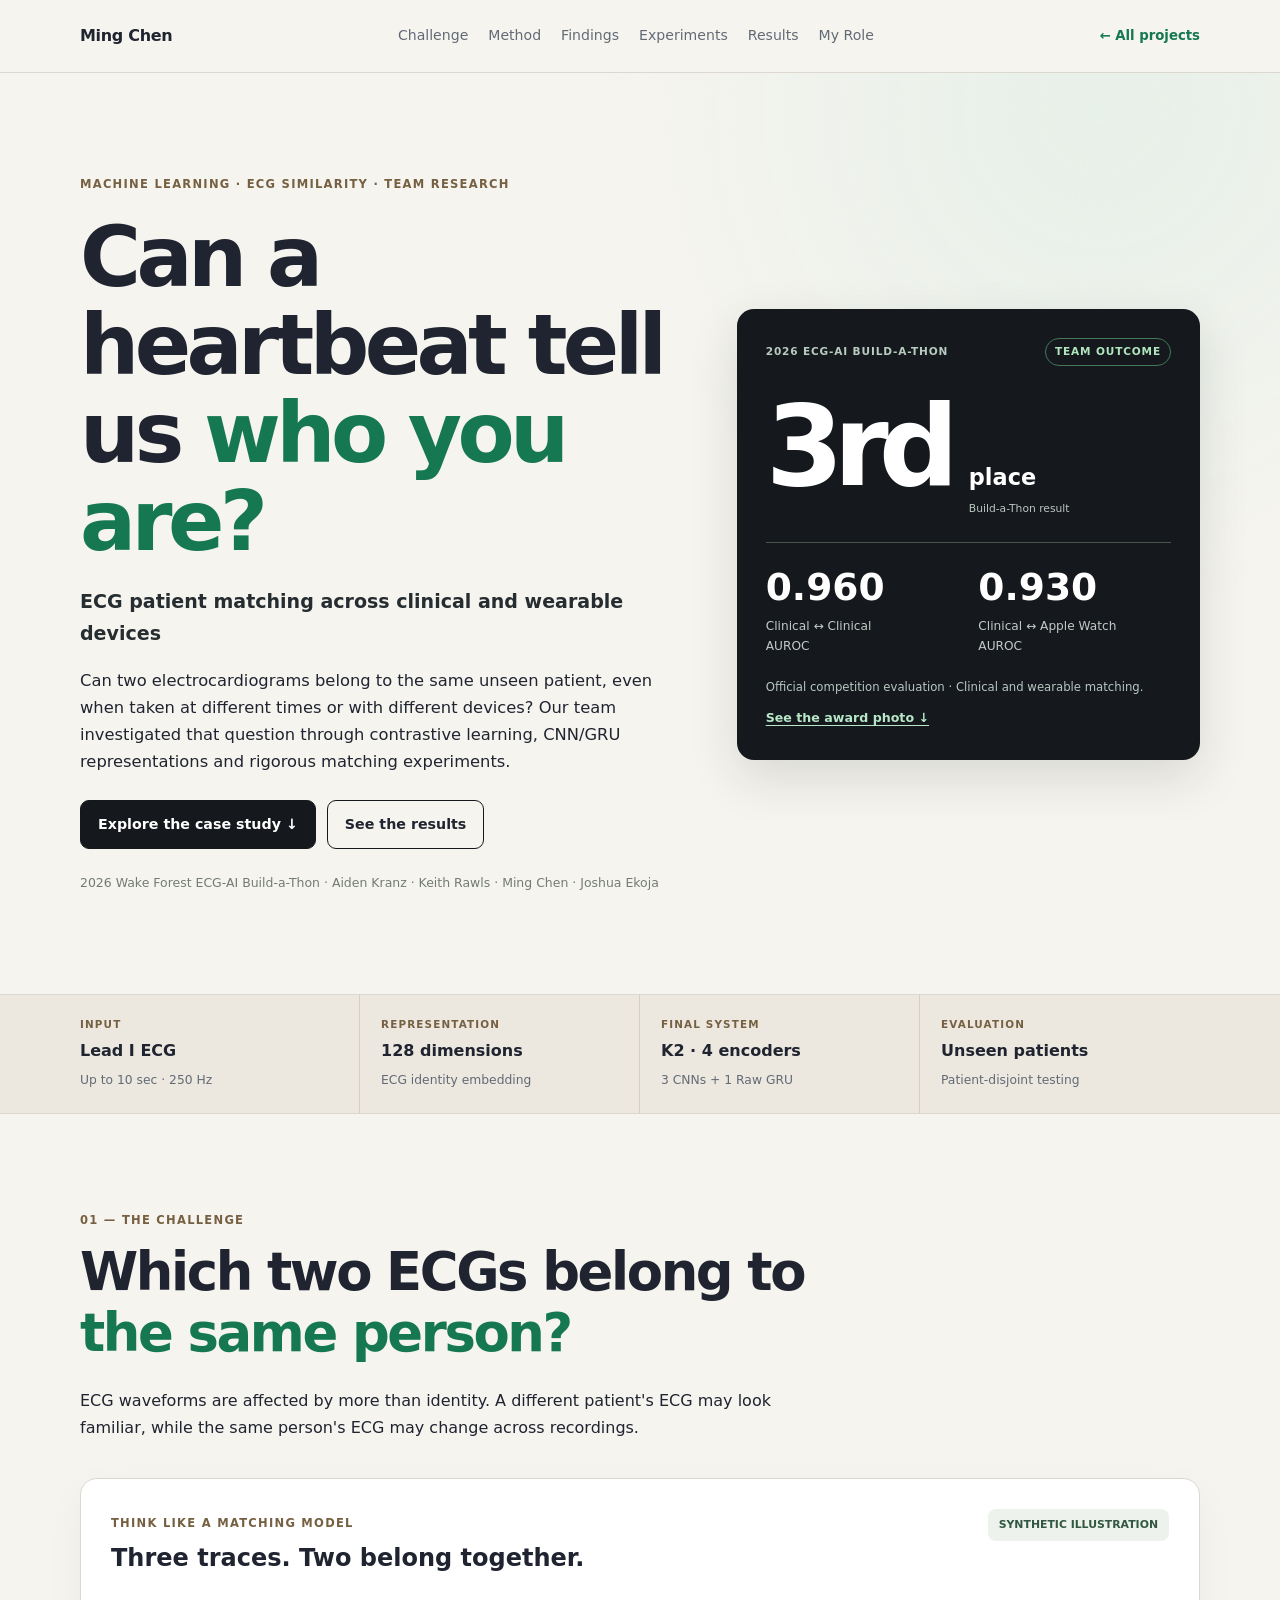
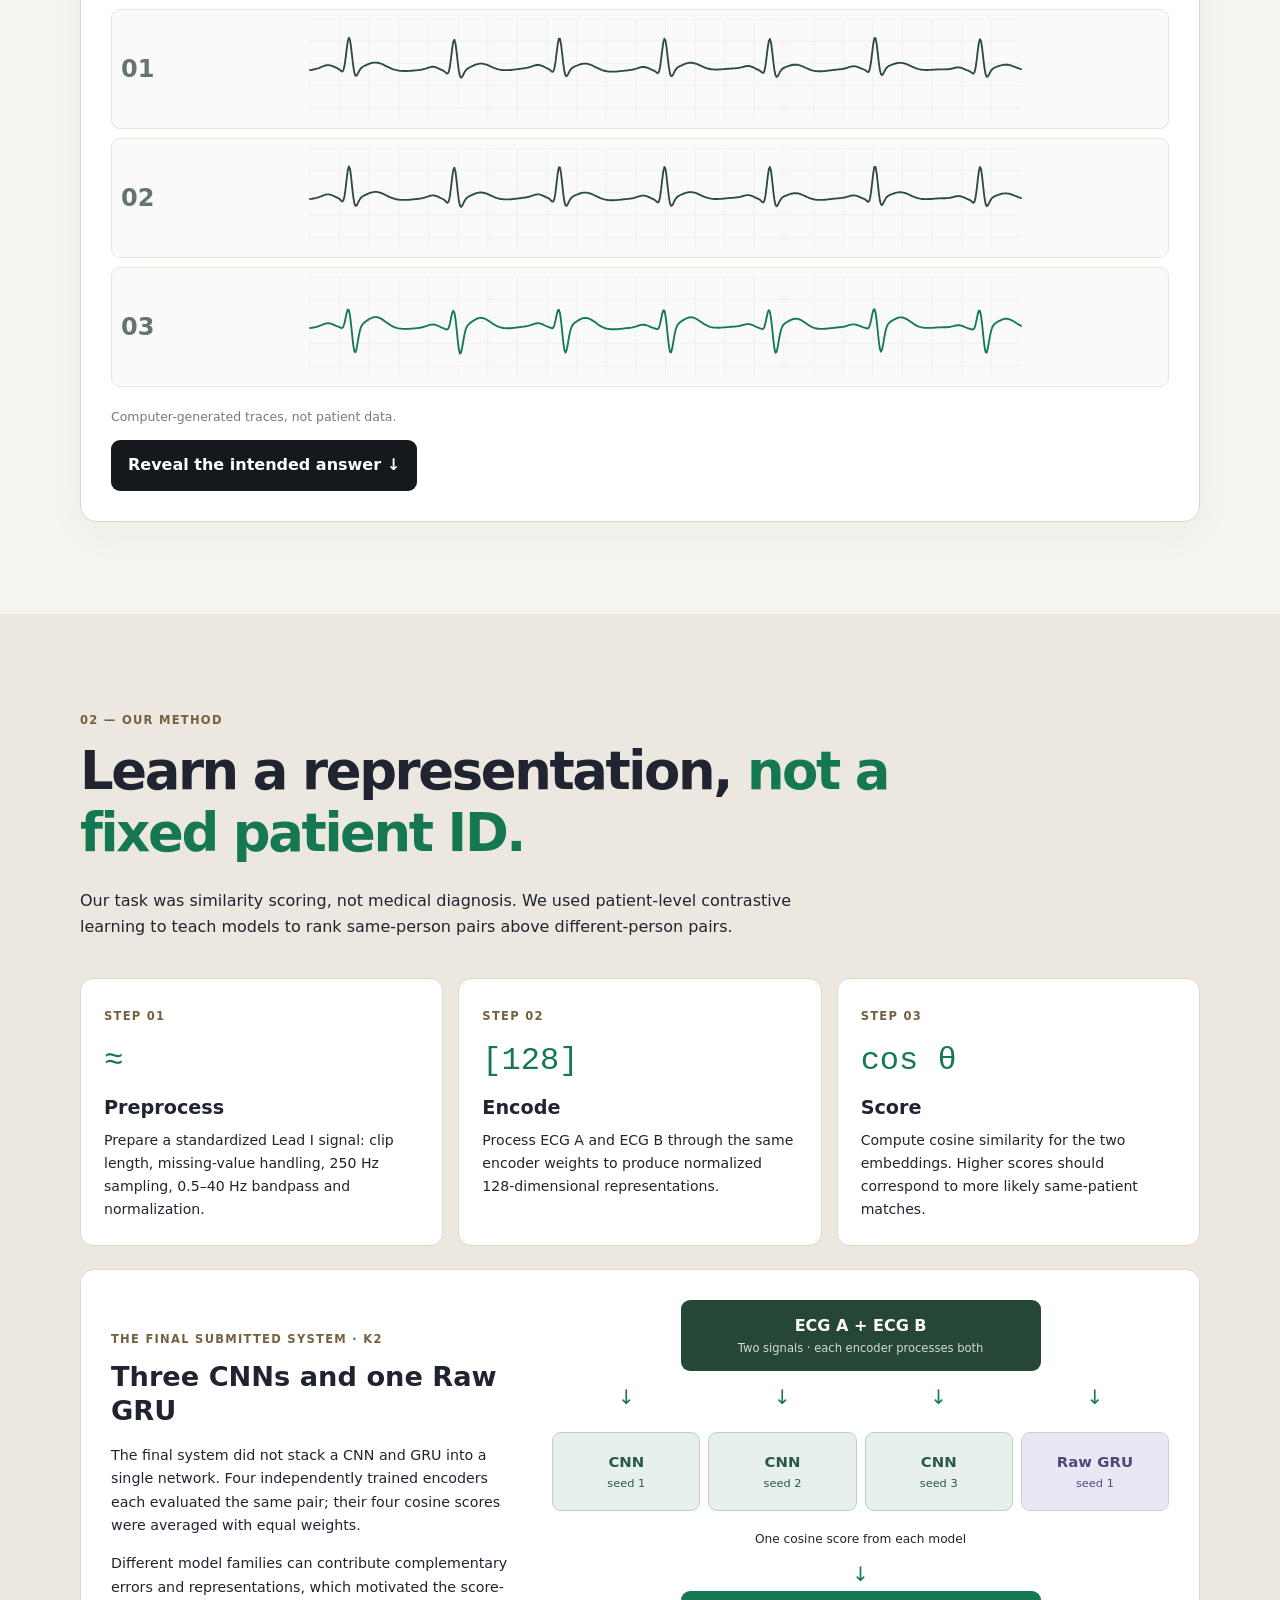
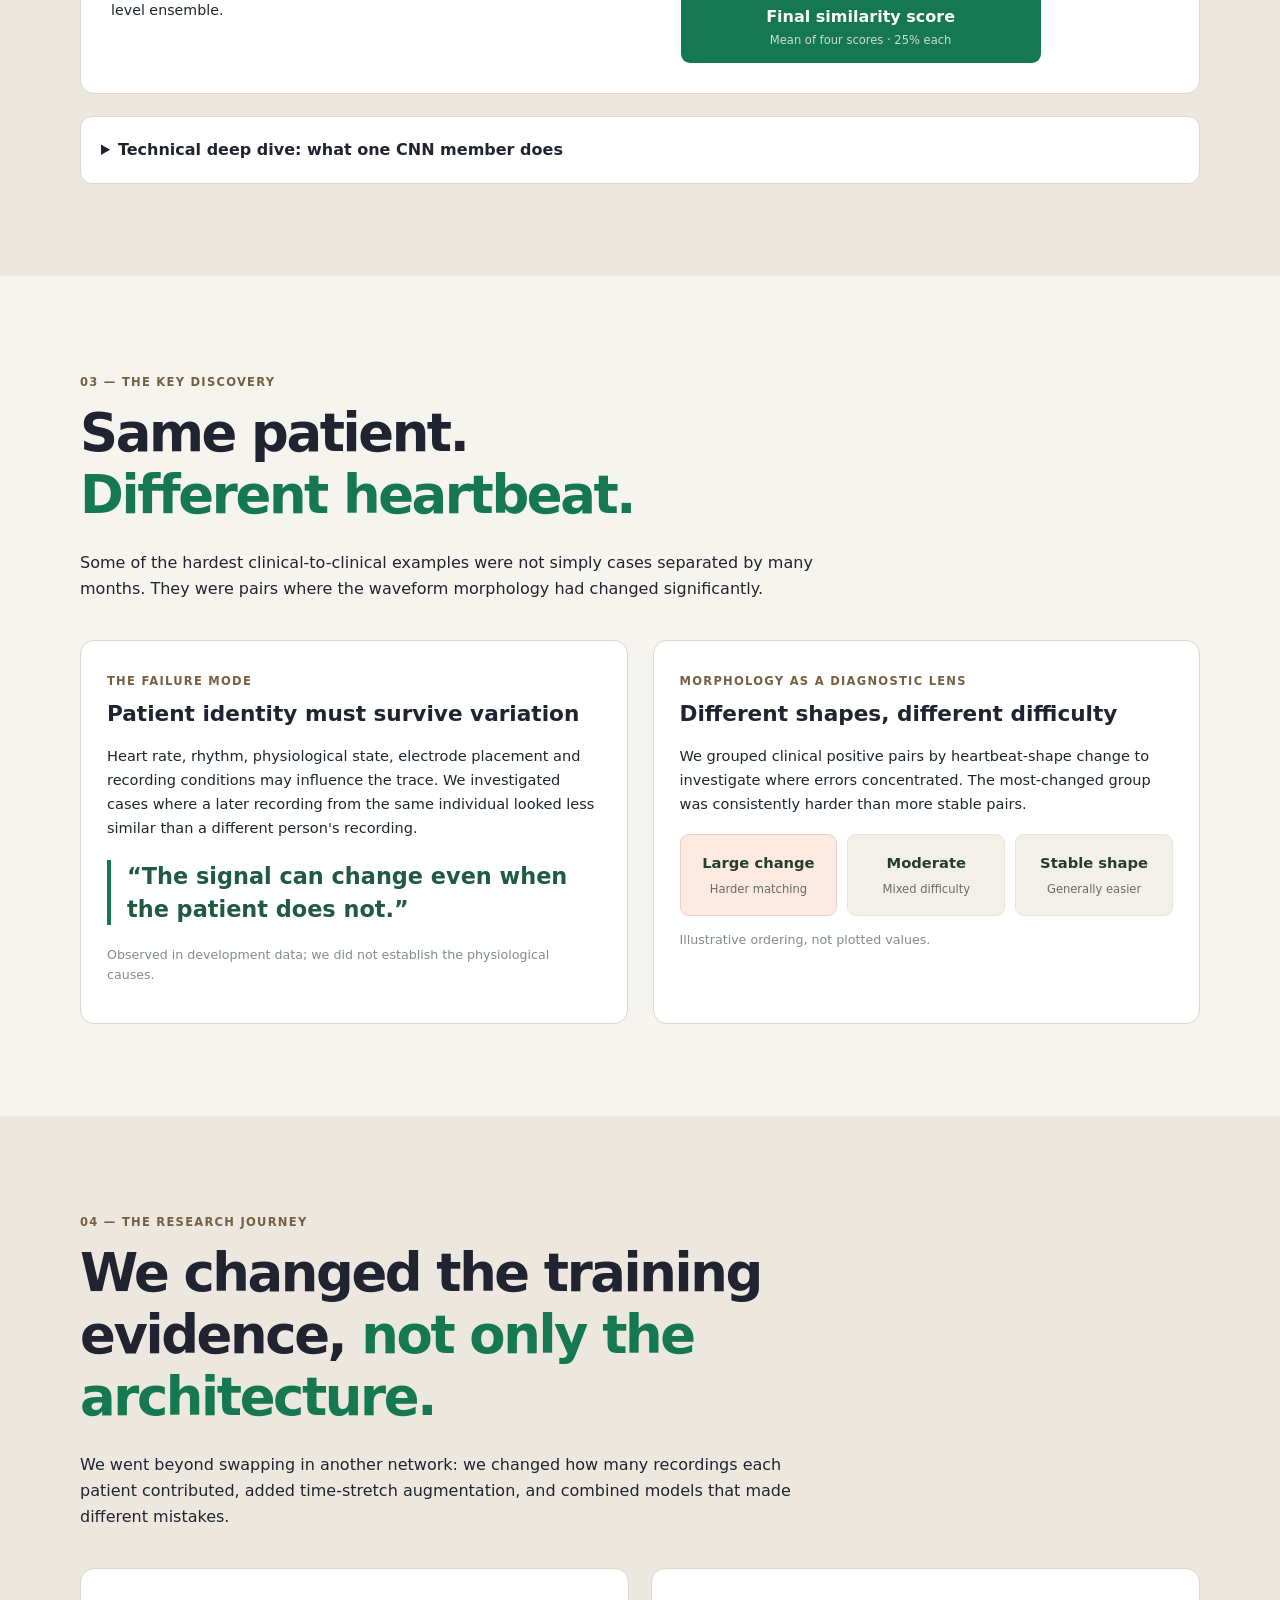
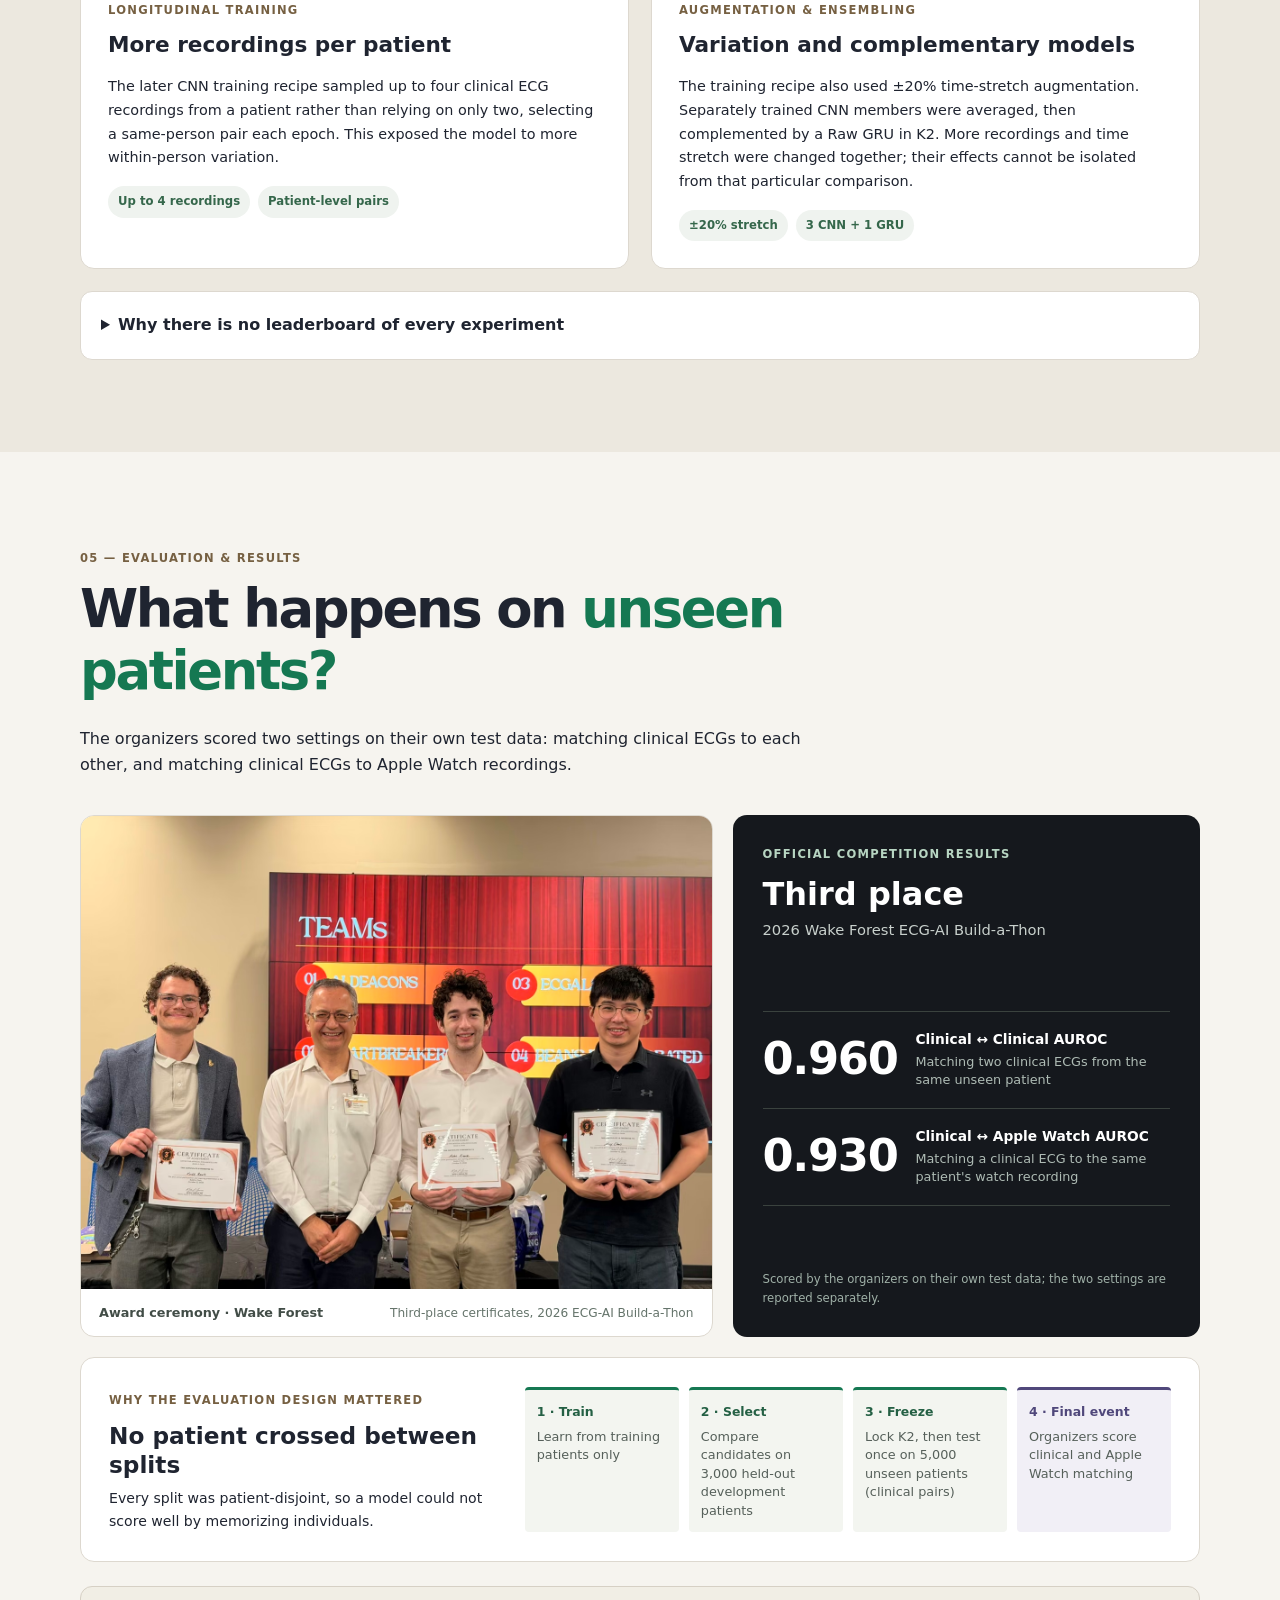
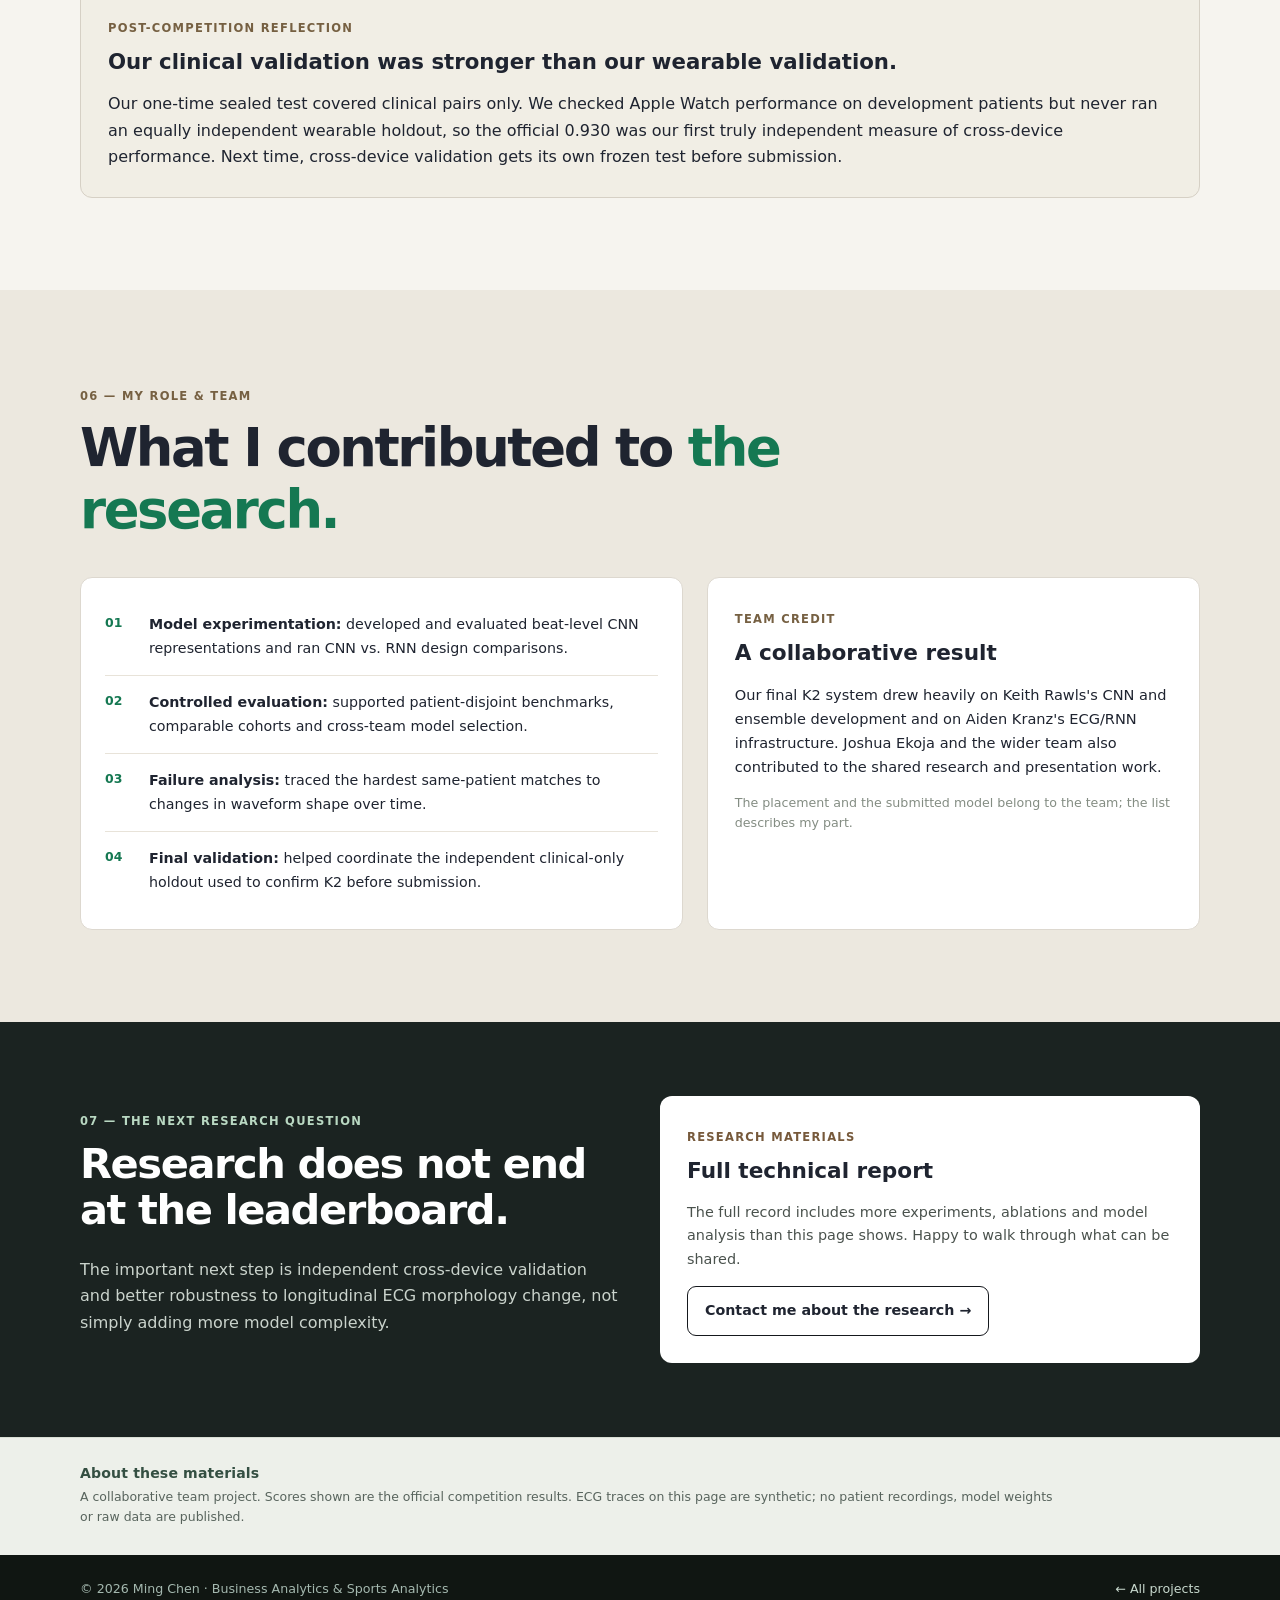
==== commit 9d445bab: "Restructure ECG results around award photo and tighten copy Co-Authored-By: Claude Opus 5.5 <noreply" ====
--- a/ecg-patient-matching.html
+++ b/ecg-patient-matching.html
@@ -103,11 +103,8 @@
       <div class="ecg-section-heading"><span class="ecg-section-num">05 — EVALUATION & RESULTS</span><h2>What happens on <em>unseen patients?</em></h2><p>The organizers scored two settings on their own test data: matching clinical ECGs to each other, and matching clinical ECGs to Apple Watch recordings.</p></div>
       <div class="ecg-podium">
         <figure class="ecg-award-photo" id="award-photo">
-          <picture>
-            <source srcset="assets/ecg/ecg-buildathon-third-place.avif" type="image/avif">
-            <img src="assets/ecg/ecg-buildathon-third-place.jpg" width="1400" height="1050" loading="lazy" decoding="async" alt="Keith Rawls, an event presenter, Aiden Kranz and Ming Chen holding third-place certificates at the 2026 ECG-AI Build-a-Thon">
-          </picture>
-          <figcaption><strong>Third-place award · Oct 15, 2026</strong><span>From left: Keith Rawls, event presenter, Aiden Kranz, Ming Chen</span></figcaption>
+          <img src="assets/ecg/ecg-buildathon-third-place.avif" width="800" height="600" loading="lazy" decoding="async" alt="Third-place ECG-AI Build-a-Thon award ceremony with team members and an event representative holding certificates">
+          <figcaption><strong>Award ceremony · Wake Forest</strong><span>Third-place certificates, 2026 ECG-AI Build-a-Thon</span></figcaption>
         </figure>
         <article class="ecg-result-main">
           <span class="ecg-small-kicker">OFFICIAL COMPETITION RESULTS</span>
--- a/ecg-project.css
+++ b/ecg-project.css
@@ -65,7 +65,7 @@
 .ecg-award-jump:hover{color:#fff}
 .ecg-podium{display:grid;grid-template-columns:1.15fr .85fr;gap:20px;align-items:stretch;scroll-margin-top:90px}
 .ecg-award-photo{margin:0;background:#fff;border:1px solid var(--ecg-line);border-radius:14px;overflow:hidden;display:flex;flex-direction:column;scroll-margin-top:90px}
-.ecg-award-photo picture{display:block}.ecg-award-photo img{display:block;width:100%;height:auto;aspect-ratio:4/3;object-fit:cover;background:#eee8dc}
+.ecg-award-photo img{display:block;width:100%;height:auto;aspect-ratio:4/3;object-fit:cover;background:#eee8dc}
 .ecg-award-photo figcaption{display:flex;justify-content:space-between;gap:12px;align-items:baseline;padding:13px 18px;font-size:.8rem;color:#424d47;margin-top:auto}
 .ecg-award-photo figcaption strong{font-weight:750}.ecg-award-photo figcaption span{color:#65746b;font-size:.76rem}
 .ecg-result-main{background:#15181d;color:#fff;border-radius:14px;padding:30px;display:flex;flex-direction:column}
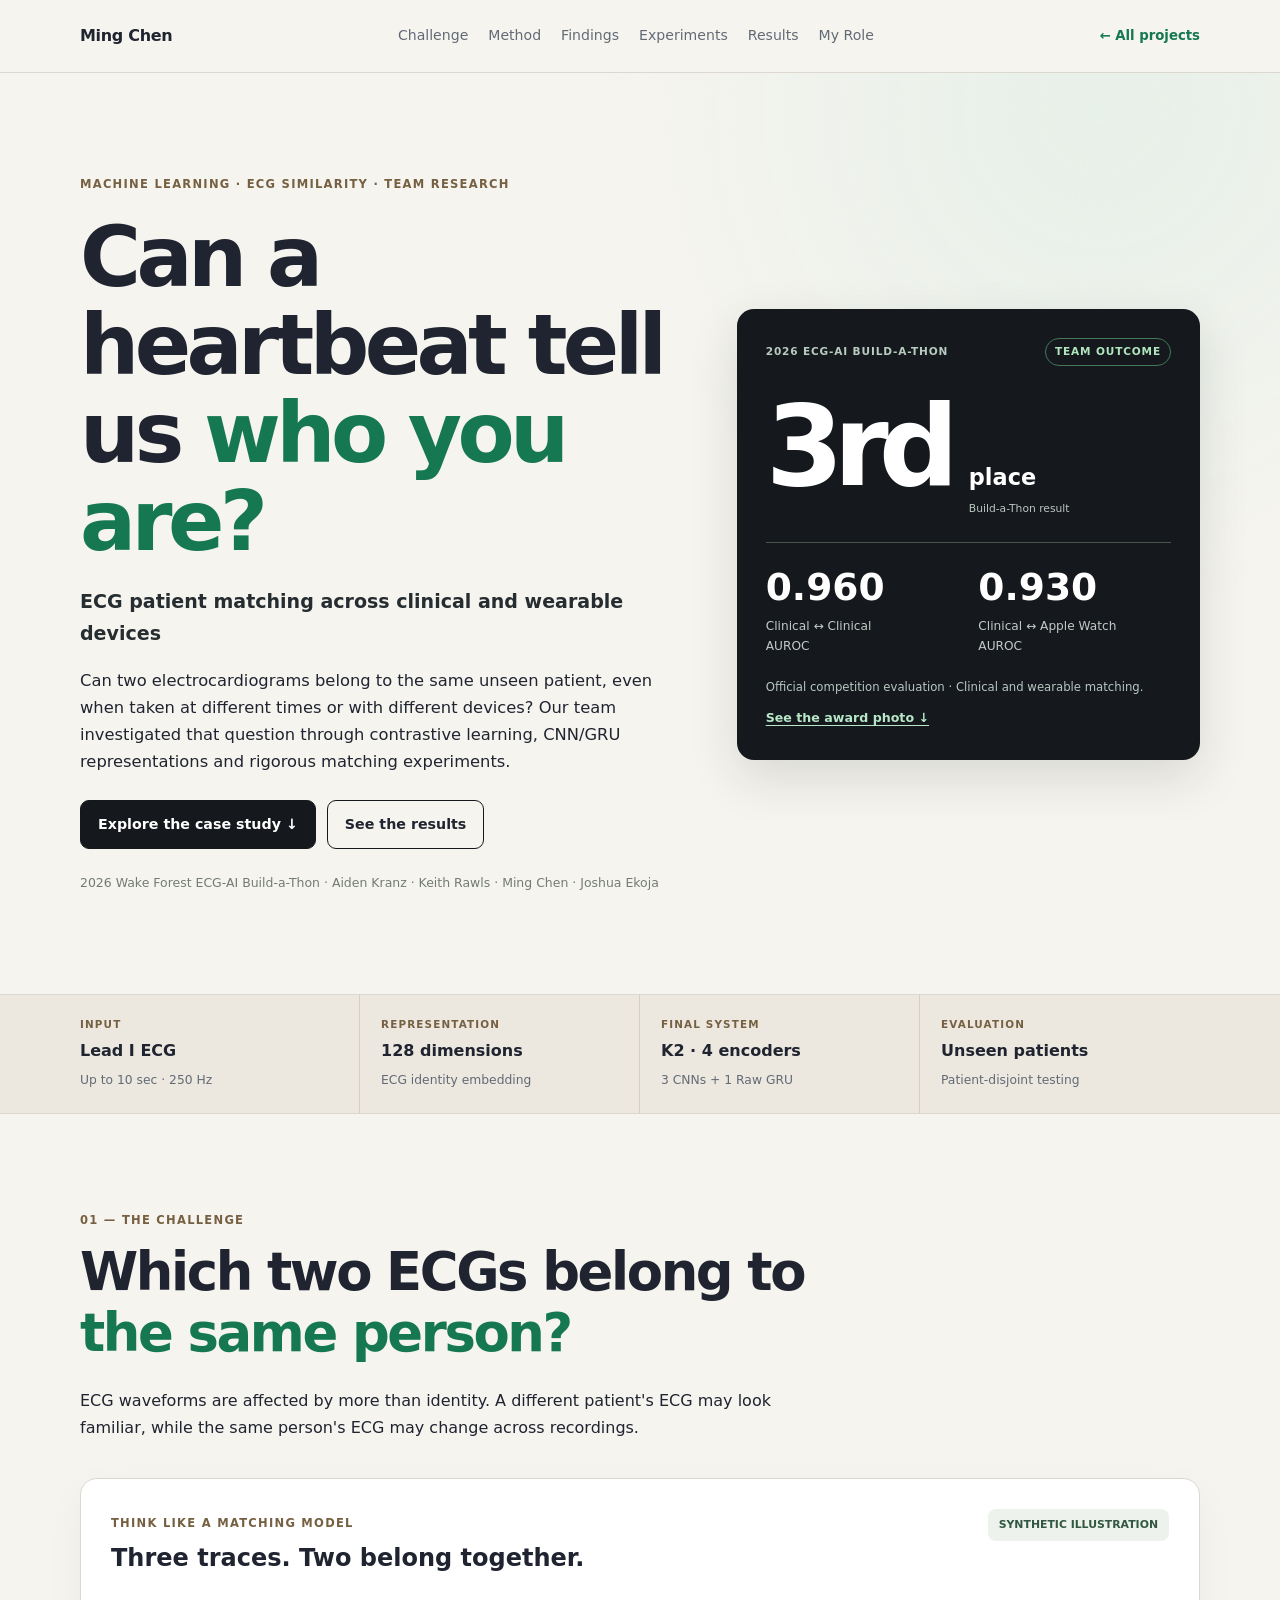
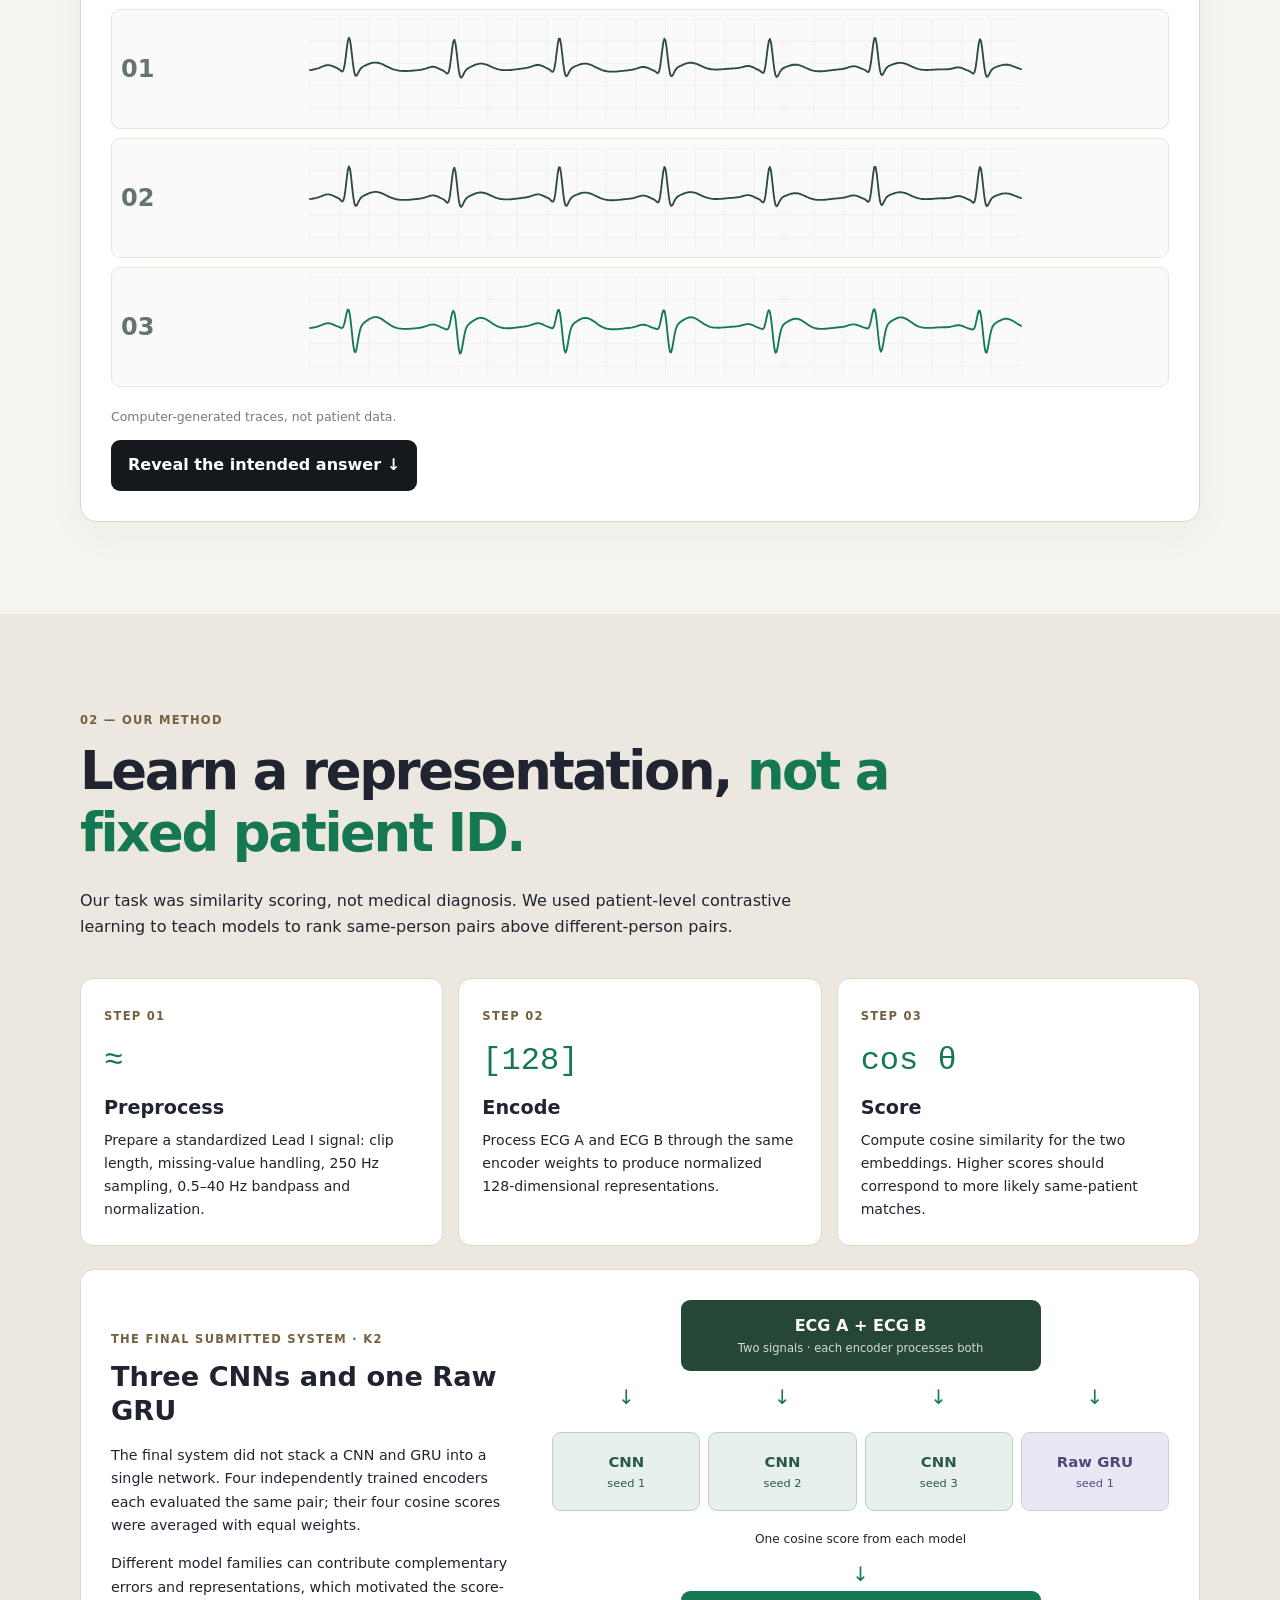
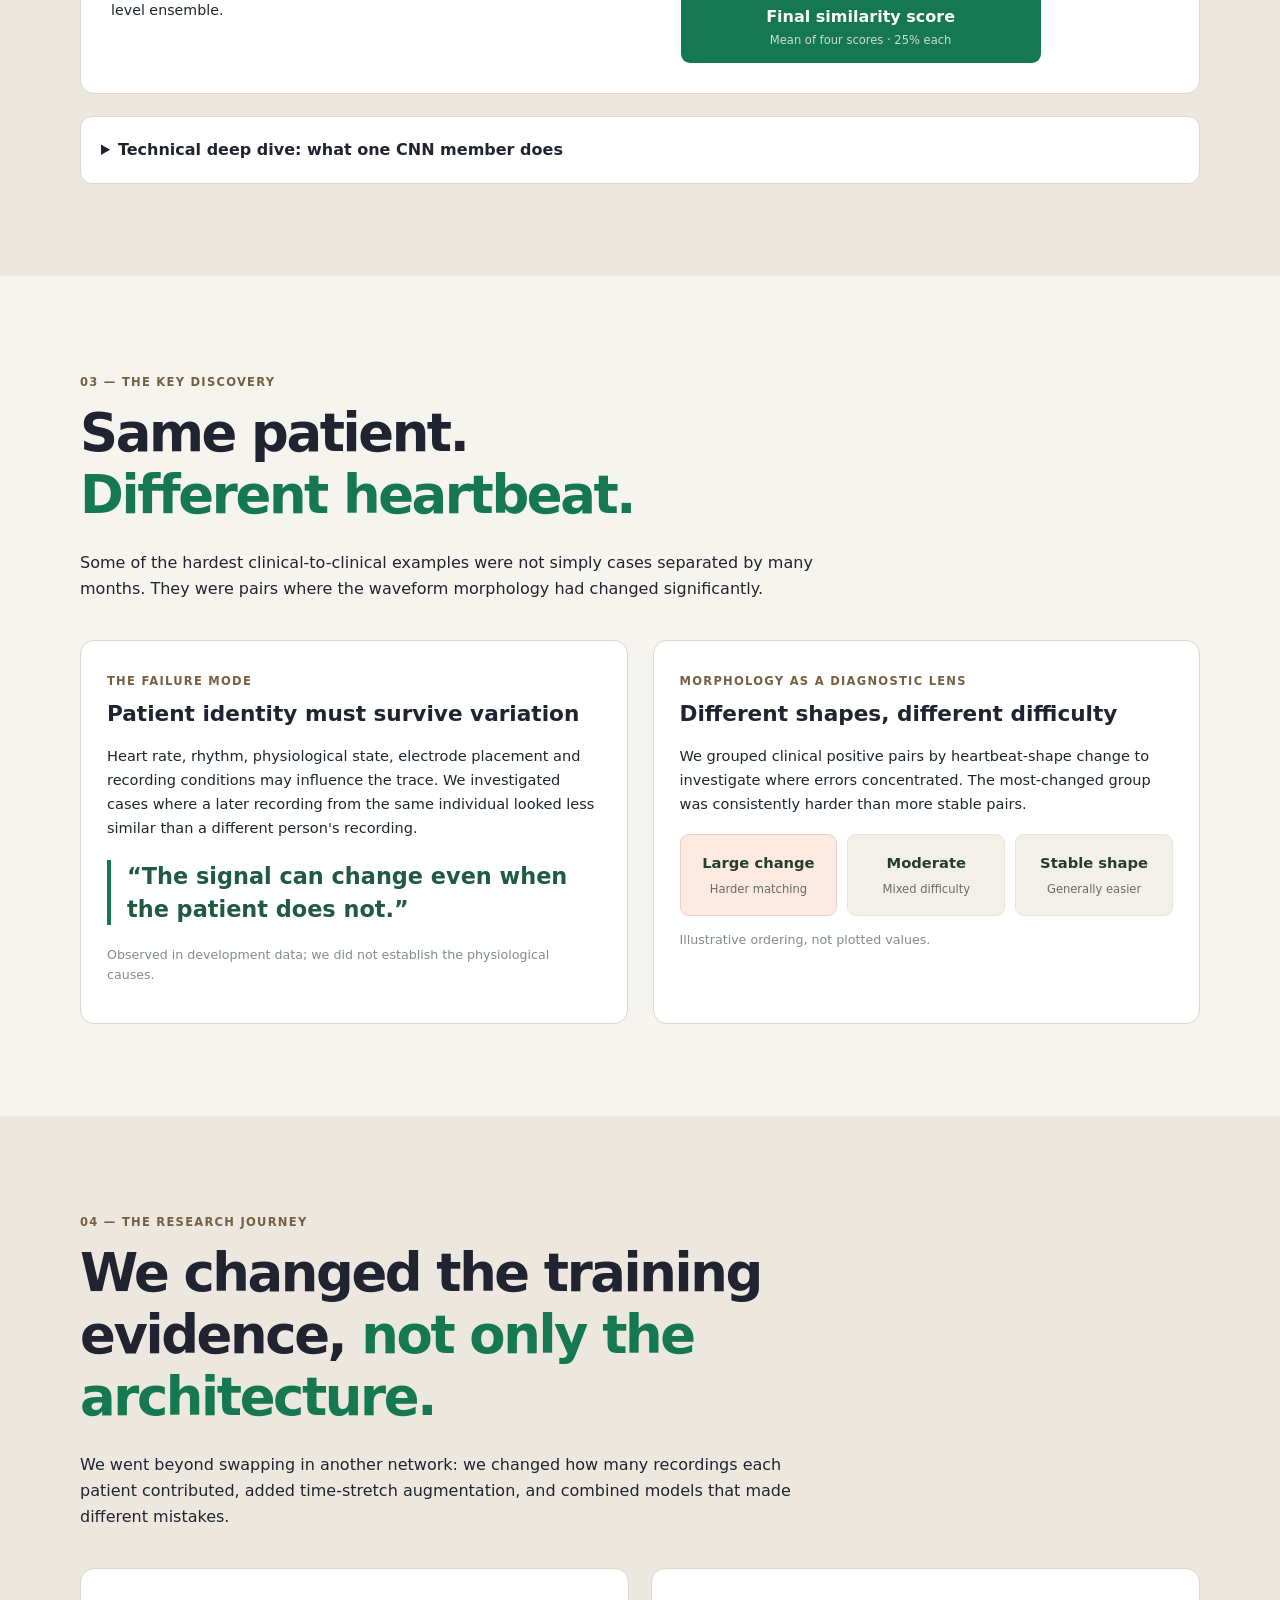
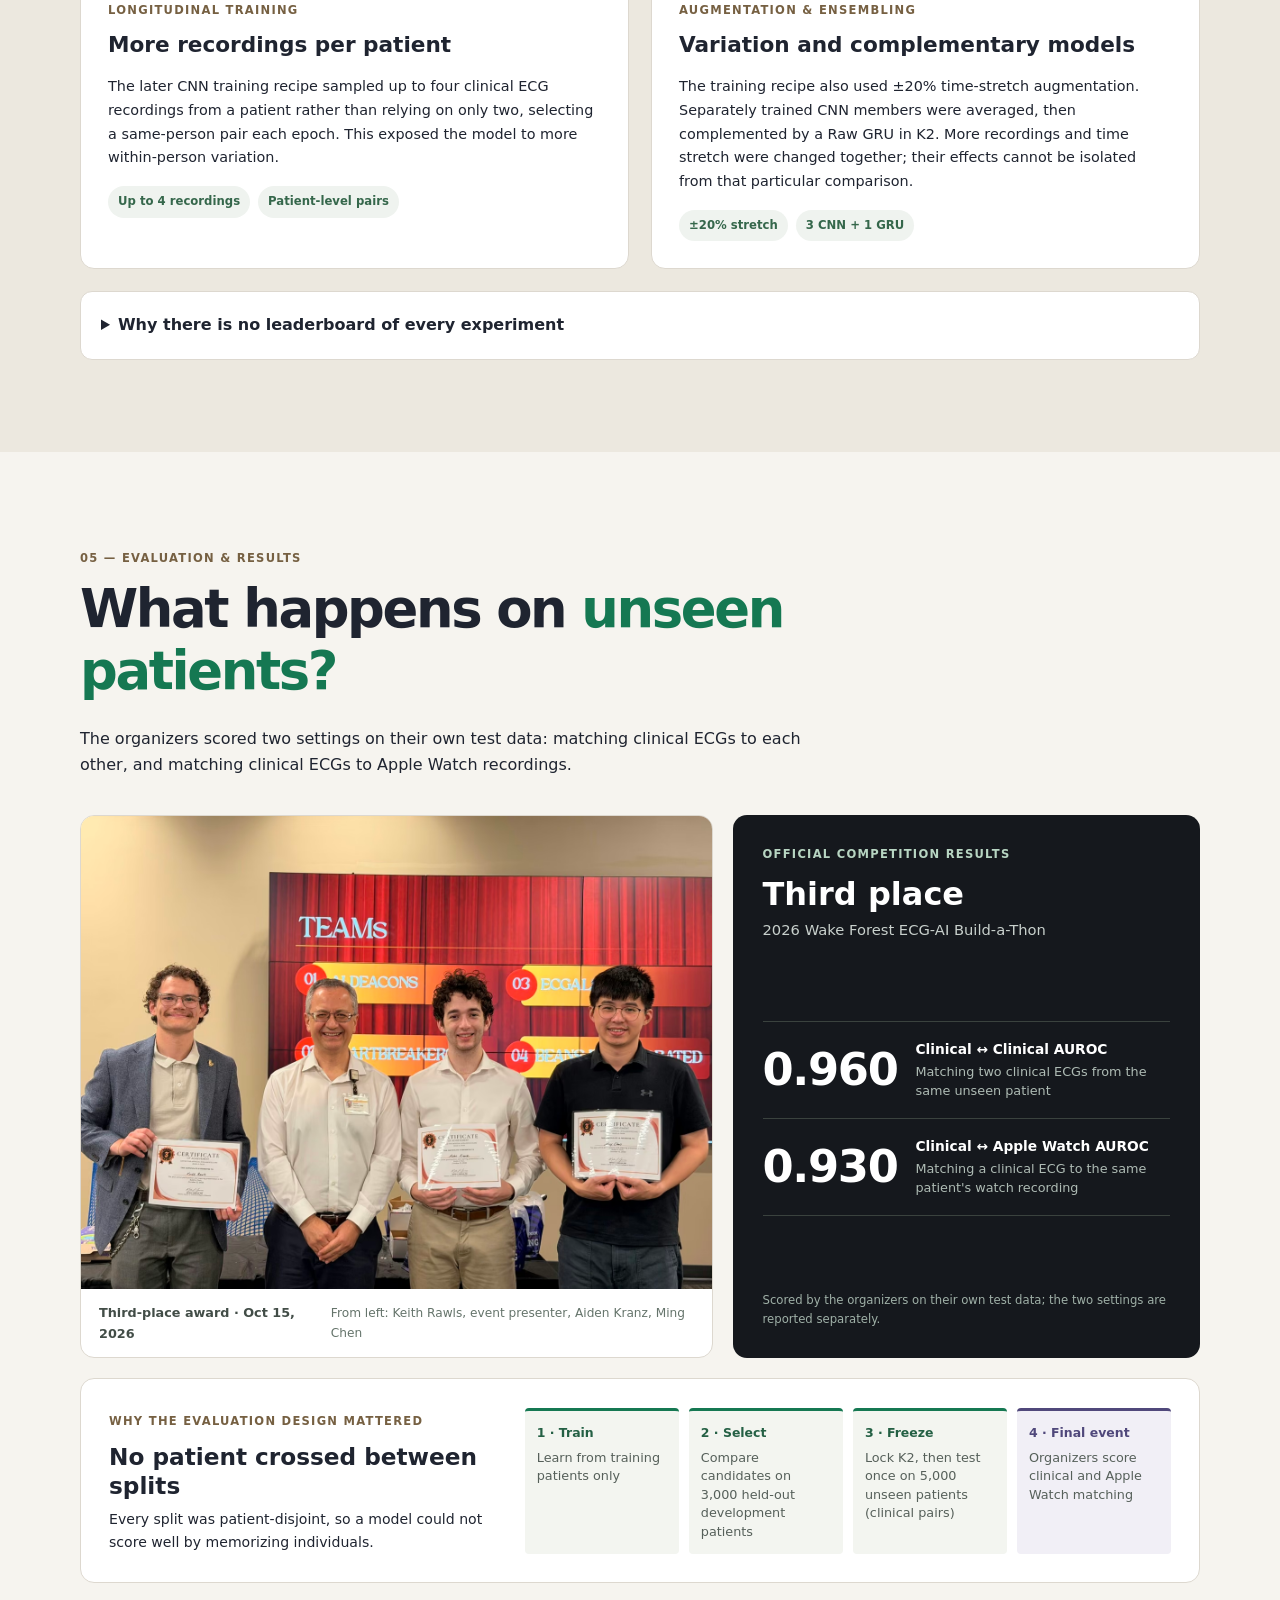
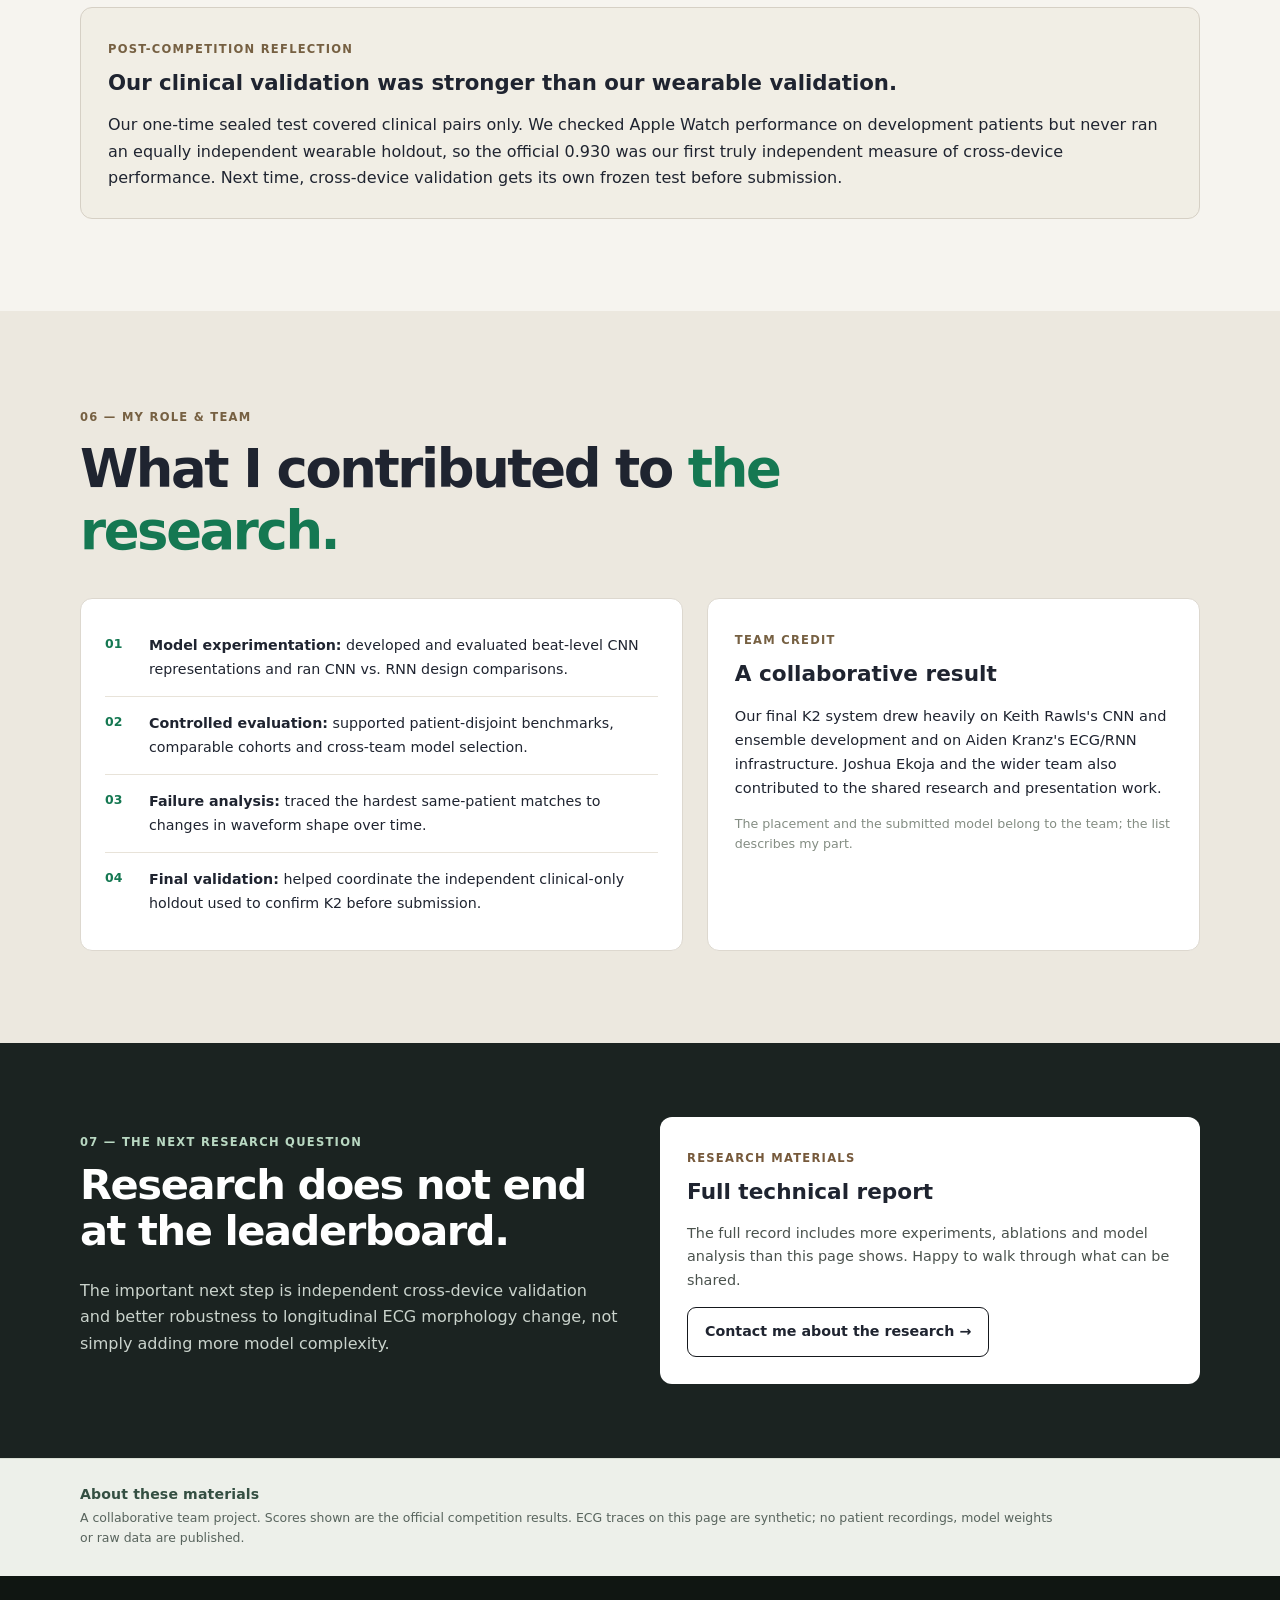
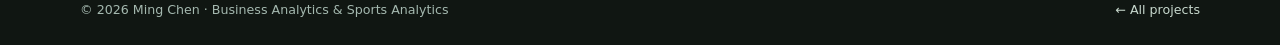
==== commit a501d526: "Reorder projects (Court Vision, ECG, Platform), hide Matchup Tracker, add platform chart and link pr" ====
--- a/ecg-patient-matching.html
+++ b/ecg-patient-matching.html
@@ -6,6 +6,12 @@
   <meta name="description" content="Ming Chen's ECG patient-matching research case study: 2026 ECG-AI Build-a-Thon third-place team, CNN/GRU ensemble and unseen-patient evaluation.">
   <meta name="theme-color" content="#f6f4ef">
   <title>ECG Patient Matching | Ming Chen</title>
+  <meta property="og:type" content="website">
+  <meta property="og:title" content="ECG Patient Matching | Ming Chen">
+  <meta property="og:description" content="Third place, 2026 ECG-AI Build-a-Thon: matching unseen patients across clinical and Apple Watch ECGs.">
+  <meta property="og:url" content="https://mingchen-analytics.github.io/ecg-patient-matching.html">
+  <meta property="og:image" content="https://mingchen-analytics.github.io/assets/ecg/ecg-buildathon-third-place.jpg">
+  <meta name="twitter:card" content="summary_large_image">
   <link rel="icon" type="image/svg+xml" href="favicon.svg">
   <link rel="stylesheet" href="styles.css">
   <link rel="stylesheet" href="ecg-project.css">
@@ -103,8 +109,11 @@
       <div class="ecg-section-heading"><span class="ecg-section-num">05 — EVALUATION & RESULTS</span><h2>What happens on <em>unseen patients?</em></h2><p>The organizers scored two settings on their own test data: matching clinical ECGs to each other, and matching clinical ECGs to Apple Watch recordings.</p></div>
       <div class="ecg-podium">
         <figure class="ecg-award-photo" id="award-photo">
-          <img src="assets/ecg/ecg-buildathon-third-place.avif" width="800" height="600" loading="lazy" decoding="async" alt="Third-place ECG-AI Build-a-Thon award ceremony with team members and an event representative holding certificates">
-          <figcaption><strong>Award ceremony · Wake Forest</strong><span>Third-place certificates, 2026 ECG-AI Build-a-Thon</span></figcaption>
+          <picture>
+            <source srcset="assets/ecg/ecg-buildathon-third-place.avif" type="image/avif">
+            <img src="assets/ecg/ecg-buildathon-third-place.jpg" width="1400" height="1050" loading="lazy" decoding="async" alt="Keith Rawls, an event presenter, Aiden Kranz and Ming Chen holding third-place certificates at the 2026 ECG-AI Build-a-Thon">
+          </picture>
+          <figcaption><strong>Third-place award · Oct 15, 2026</strong><span>From left: Keith Rawls, event presenter, Aiden Kranz, Ming Chen</span></figcaption>
         </figure>
         <article class="ecg-result-main">
           <span class="ecg-small-kicker">OFFICIAL COMPETITION RESULTS</span>
--- a/styles.css
+++ b/styles.css
@@ -444,4 +444,249 @@
     opacity: 1;
     transform: none;
   }
-}+}
+/* Project index: scannable entry points to each project */
+.project-index {
+  display: grid;
+  grid-template-columns: repeat(4, 1fr);
+  gap: 12px;
+  margin-top: 8px;
+}
+.project-index a {
+  display: flex;
+  flex-direction: column;
+  gap: 4px;
+  padding: 16px 18px;
+  background: var(--surface);
+  border: 1px solid var(--line);
+  border-radius: 12px;
+  text-decoration: none;
+  transition: border-color .18s ease, transform .18s ease;
+}
+.project-index-type {
+  font-size: .68rem;
+  font-weight: 800;
+  letter-spacing: .1em;
+  text-transform: uppercase;
+  color: var(--accent-dark);
+}
+.project-index strong { font-size: 1rem; line-height: 1.3; color: var(--text); }
+.project-index-stat { font-size: .82rem; color: var(--muted); }
+.project-index-stat b { color: var(--text); }
+@media (hover: hover) and (pointer: fine) {
+  .project-index a:hover { border-color: var(--accent); transform: translateY(-2px); }
+}
+.featured-project[id], .project-card[id] { scroll-margin-top: 96px; }
+
+/* Featured card with a photo beside its metrics */
+.media-metrics {
+  display: grid;
+  grid-template-columns: 1.05fr 1fr;
+  gap: 20px;
+  align-items: stretch;
+  margin: 26px 0;
+}
+.media-metrics .featured-metrics { grid-template-columns: 1fr 1fr; grid-auto-rows: 1fr; margin: 0; }
+.media-metrics .featured-metrics div { display: flex; flex-direction: column; justify-content: center; }
+.media-metrics .featured-metrics strong { font-size: 2.3rem; }
+.project-photo { margin: 0; }
+.project-photo picture, .project-photo img { display: block; }
+.project-photo img {
+  width: 100%;
+  height: auto;
+  aspect-ratio: 4 / 3;
+  object-fit: cover;
+  border-radius: 12px;
+  border: 1px solid var(--line);
+  background: #eee8dc;
+}
+.project-photo figcaption { margin-top: 8px; font-size: .76rem; line-height: 1.45; color: var(--muted); }
+
+/* More work: one wide card, one compact card */
+.more-work-head { margin-top: 56px; }
+.more-work-head .section-kicker { margin: 0; }
+.wide-card { margin-top: 14px; }
+.wide-card-head {
+  display: flex;
+  justify-content: space-between;
+  align-items: flex-start;
+  gap: 28px;
+}
+.wide-card-head .metric-row { margin: 0; min-width: 300px; }
+.wide-card-head .project-lead { margin-bottom: 0; }
+.wide-story {
+  display: grid;
+  grid-template-columns: repeat(3, 1fr);
+  gap: 24px;
+  margin: 22px 0 20px;
+  padding-top: 20px;
+  border-top: 1px solid var(--line);
+}
+.wide-story p { margin: 0; font-size: .94rem; }
+.mini-project {
+  margin-top: 16px;
+  display: grid;
+  grid-template-columns: 1fr 300px;
+  gap: 28px;
+  align-items: center;
+  padding: 24px 28px;
+}
+.mini-project h3 { font-size: 1.2rem; margin: 6px 0 10px; }
+.mini-project p { margin: 0 0 14px; font-size: .94rem; }
+.mini-project .tool-tags { justify-content: flex-start; max-width: none; }
+.mini-metrics { margin: 0; }
+
+@media (max-width: 850px) {
+  .project-index { grid-template-columns: 1fr 1fr; }
+  .media-metrics { grid-template-columns: 1fr; }
+  .media-metrics .featured-metrics strong { font-size: 1.8rem; }
+  .wide-card-head { flex-direction: column; }
+  .wide-card-head .metric-row { min-width: 0; width: 100%; }
+  .wide-story { grid-template-columns: 1fr; gap: 16px; }
+  .mini-project { grid-template-columns: 1fr; }
+}
+@media (max-width: 560px) {
+  .project-index { grid-template-columns: 1fr; }
+  .project-index a { padding: 13px 15px; }
+  .mini-project { padding: 22px; }
+}
+
+/* About: short career path */
+.about-grid {
+  display: grid;
+  grid-template-columns: .8fr 1.2fr;
+  gap: 56px;
+  align-items: start;
+}
+.about-intro h2 { margin-bottom: 18px; }
+.about-intro p:last-child { font-size: 1.05rem; }
+.path-list { list-style: none; margin: 0; padding: 0; border-top: 1px solid var(--line); }
+.path-list li {
+  display: grid;
+  grid-template-columns: 88px 1fr;
+  gap: 18px;
+  padding: 20px 0;
+  border-bottom: 1px solid var(--line);
+}
+.path-when {
+  font-size: .8rem;
+  font-weight: 800;
+  letter-spacing: .04em;
+  color: var(--accent-dark);
+  padding-top: 2px;
+  font-variant-numeric: tabular-nums;
+}
+.path-list strong { display: block; font-size: 1rem; line-height: 1.35; margin-bottom: 5px; }
+.path-list p { margin: 0; font-size: .93rem; line-height: 1.6; }
+.path-now .path-when {
+  justify-self: start;
+  align-self: start;
+  background: var(--dark);
+  color: #fff;
+  border-radius: 999px;
+  padding: 2px 10px;
+}
+@media (max-width: 850px) {
+  .about-grid { grid-template-columns: 1fr; gap: 26px; }
+}
+@media (max-width: 560px) {
+  .path-list li { grid-template-columns: 1fr; gap: 6px; }
+}
+
+/* YouTube sample: thumbnail first, player on click */
+.video-story {
+  display: grid;
+  grid-template-columns: 1.15fr 1fr;
+  gap: 28px;
+  align-items: start;
+  margin: 22px 0 20px;
+  padding-top: 20px;
+  border-top: 1px solid var(--line);
+}
+.video-story .wide-story {
+  grid-template-columns: 1fr;
+  gap: 16px;
+  margin: 0;
+  padding-top: 0;
+  border-top: 0;
+}
+.yt-figure { margin: 0; }
+.yt-lite, .yt-frame {
+  position: relative;
+  display: block;
+  width: 100%;
+  aspect-ratio: 16 / 9;
+  border-radius: 12px;
+  overflow: hidden;
+  border: 0;
+  background: var(--dark);
+}
+.yt-lite img { width: 100%; height: 100%; object-fit: cover; display: block; transition: transform .3s ease, opacity .2s ease; }
+.yt-play {
+  position: absolute;
+  left: 50%; top: 50%;
+  width: 68px; height: 48px;
+  transform: translate(-50%, -50%);
+  border-radius: 14px;
+  background: rgba(15, 17, 21, .82);
+  transition: background .18s ease;
+}
+.yt-play::before {
+  content: "";
+  position: absolute;
+  left: 50%; top: 50%;
+  transform: translate(-38%, -50%);
+  border-style: solid;
+  border-width: 11px 0 11px 18px;
+  border-color: transparent transparent transparent #fff;
+}
+.yt-lite:hover .yt-play, .yt-lite:focus-visible .yt-play { background: #c4302b; }
+@media (hover: hover) and (pointer: fine) { .yt-lite:hover img { transform: scale(1.02); } }
+.yt-figure figcaption { margin-top: 9px; font-size: .78rem; line-height: 1.5; color: var(--muted); }
+@media (max-width: 850px) { .video-story { grid-template-columns: 1fr; } }
+
+/* Platform card: season-by-season agreement chart */
+.agree-chart {
+  margin: 26px 0 6px;
+  padding: 20px 22px 16px;
+  border: 1px solid var(--line);
+  border-radius: 12px;
+  background: var(--bg);
+}
+.agree-head { display: flex; justify-content: space-between; align-items: baseline; gap: 16px; flex-wrap: wrap; }
+.agree-head .story-label { margin: 0; }
+.agree-legend { font-size: .74rem; color: var(--muted); display: inline-flex; align-items: center; gap: 6px; flex-wrap: wrap; }
+.agree-legend i { width: 10px; height: 10px; border-radius: 2px; background: #5d6b62; display: inline-block; }
+.agree-legend i.after { background: var(--accent); }
+.agree-legend > span { display: inline-flex; align-items: center; gap: 6px; white-space: nowrap; margin-right: 10px; }
+.agree-plot { position: relative; height: 150px; margin: 18px 0 26px 36px; }
+.agree-line {
+  position: absolute; left: -36px; right: 0;
+  bottom: calc(var(--y) * 1%);
+  border-top: 1px dashed #cfc8bb;
+  font-size: .66rem; color: var(--muted); line-height: 0;
+}
+.agree-bars {
+  list-style: none; margin: 0; padding: 0;
+  position: absolute; inset: 0;
+  display: grid; grid-template-columns: repeat(25, 1fr); gap: 3px; align-items: end;
+}
+.agree-bars li {
+  position: relative;
+  height: calc(var(--v) * 1%);
+  background: #5d6b62;
+  border-radius: 2px 2px 0 0;
+}
+.agree-bars li.after { background: var(--accent); }
+.agree-bars li span {
+  position: absolute; top: 100%; left: 50%; transform: translateX(-50%);
+  margin-top: 5px; font-size: .64rem; color: var(--muted); white-space: nowrap;
+}
+.agree-chart figcaption { font-size: .8rem; line-height: 1.5; color: var(--muted); }
+@media (max-width: 560px) {
+  .agree-chart { padding: 16px 14px 14px; }
+  .agree-plot { height: 120px; margin-left: 30px; }
+  .agree-line { left: -30px; }
+  .agree-bars { gap: 2px; }
+  .agree-bars li.minor-label span { display: none; }
+}
